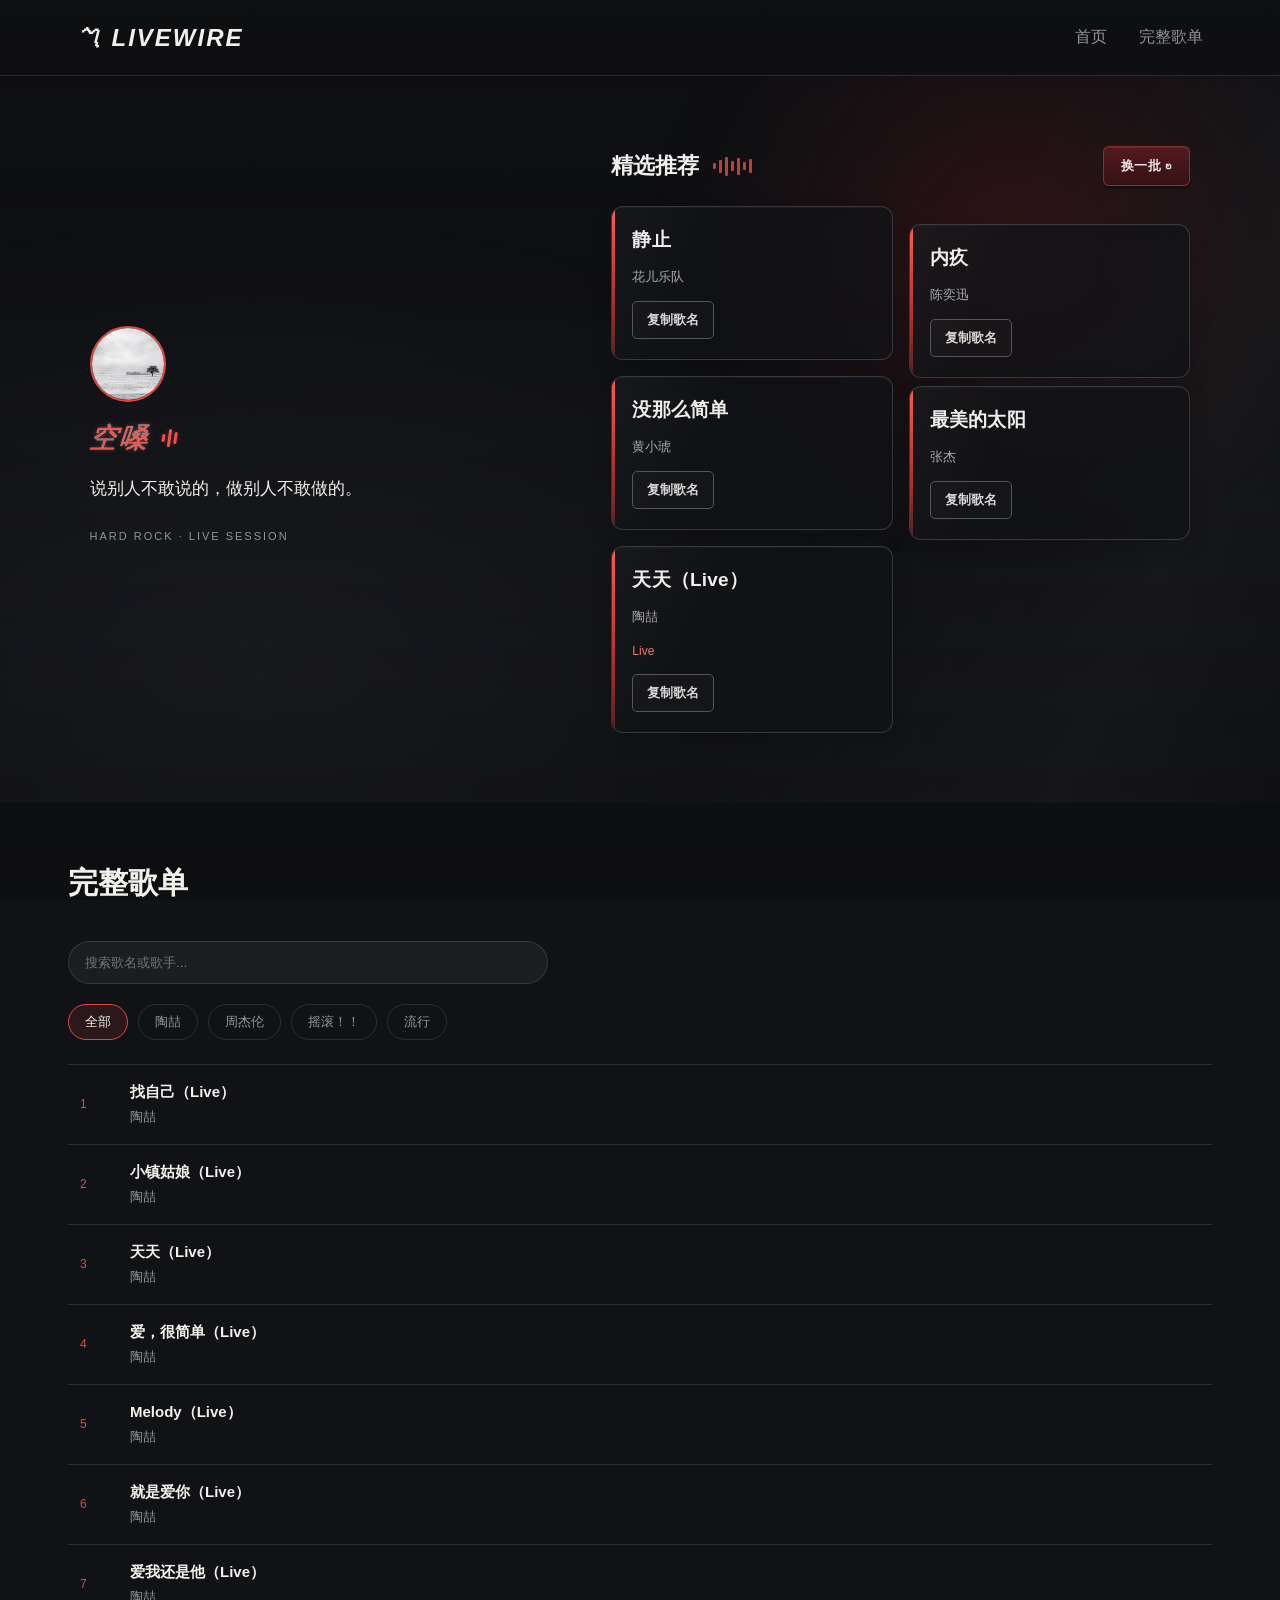
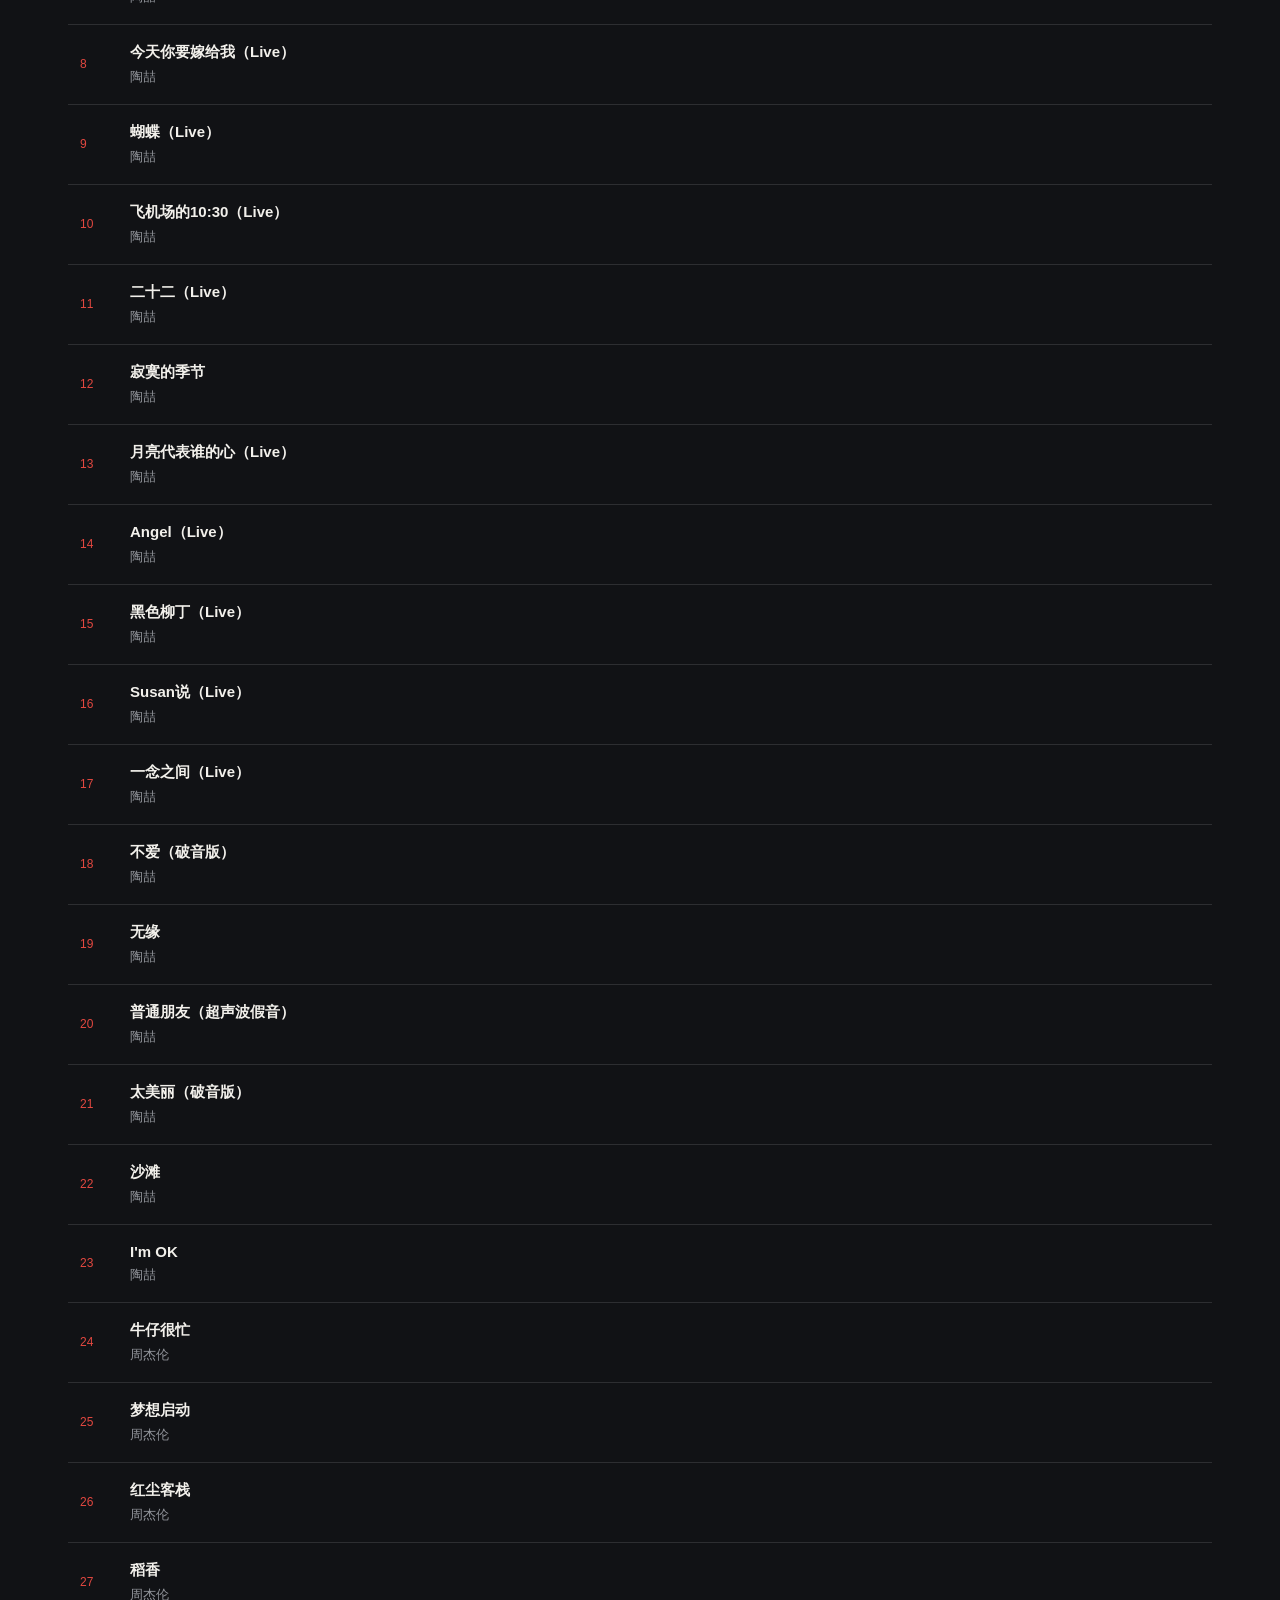
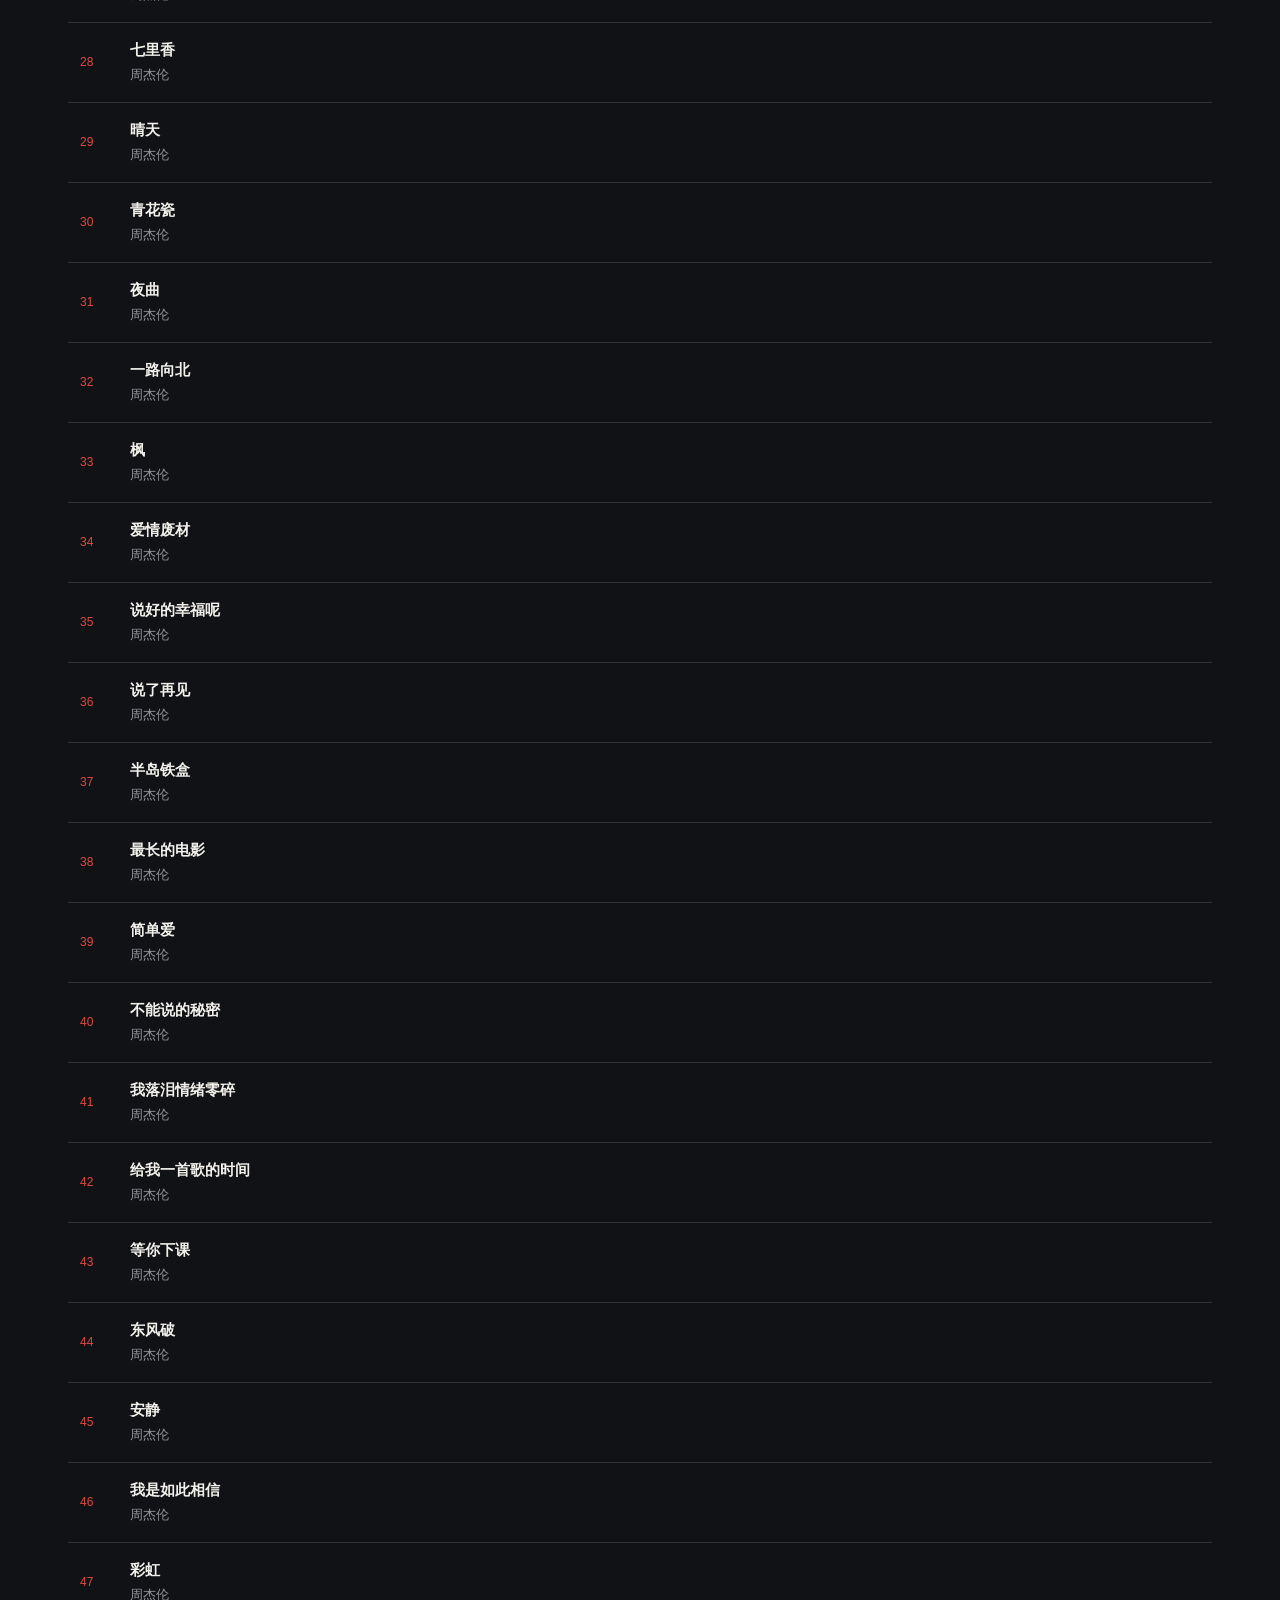
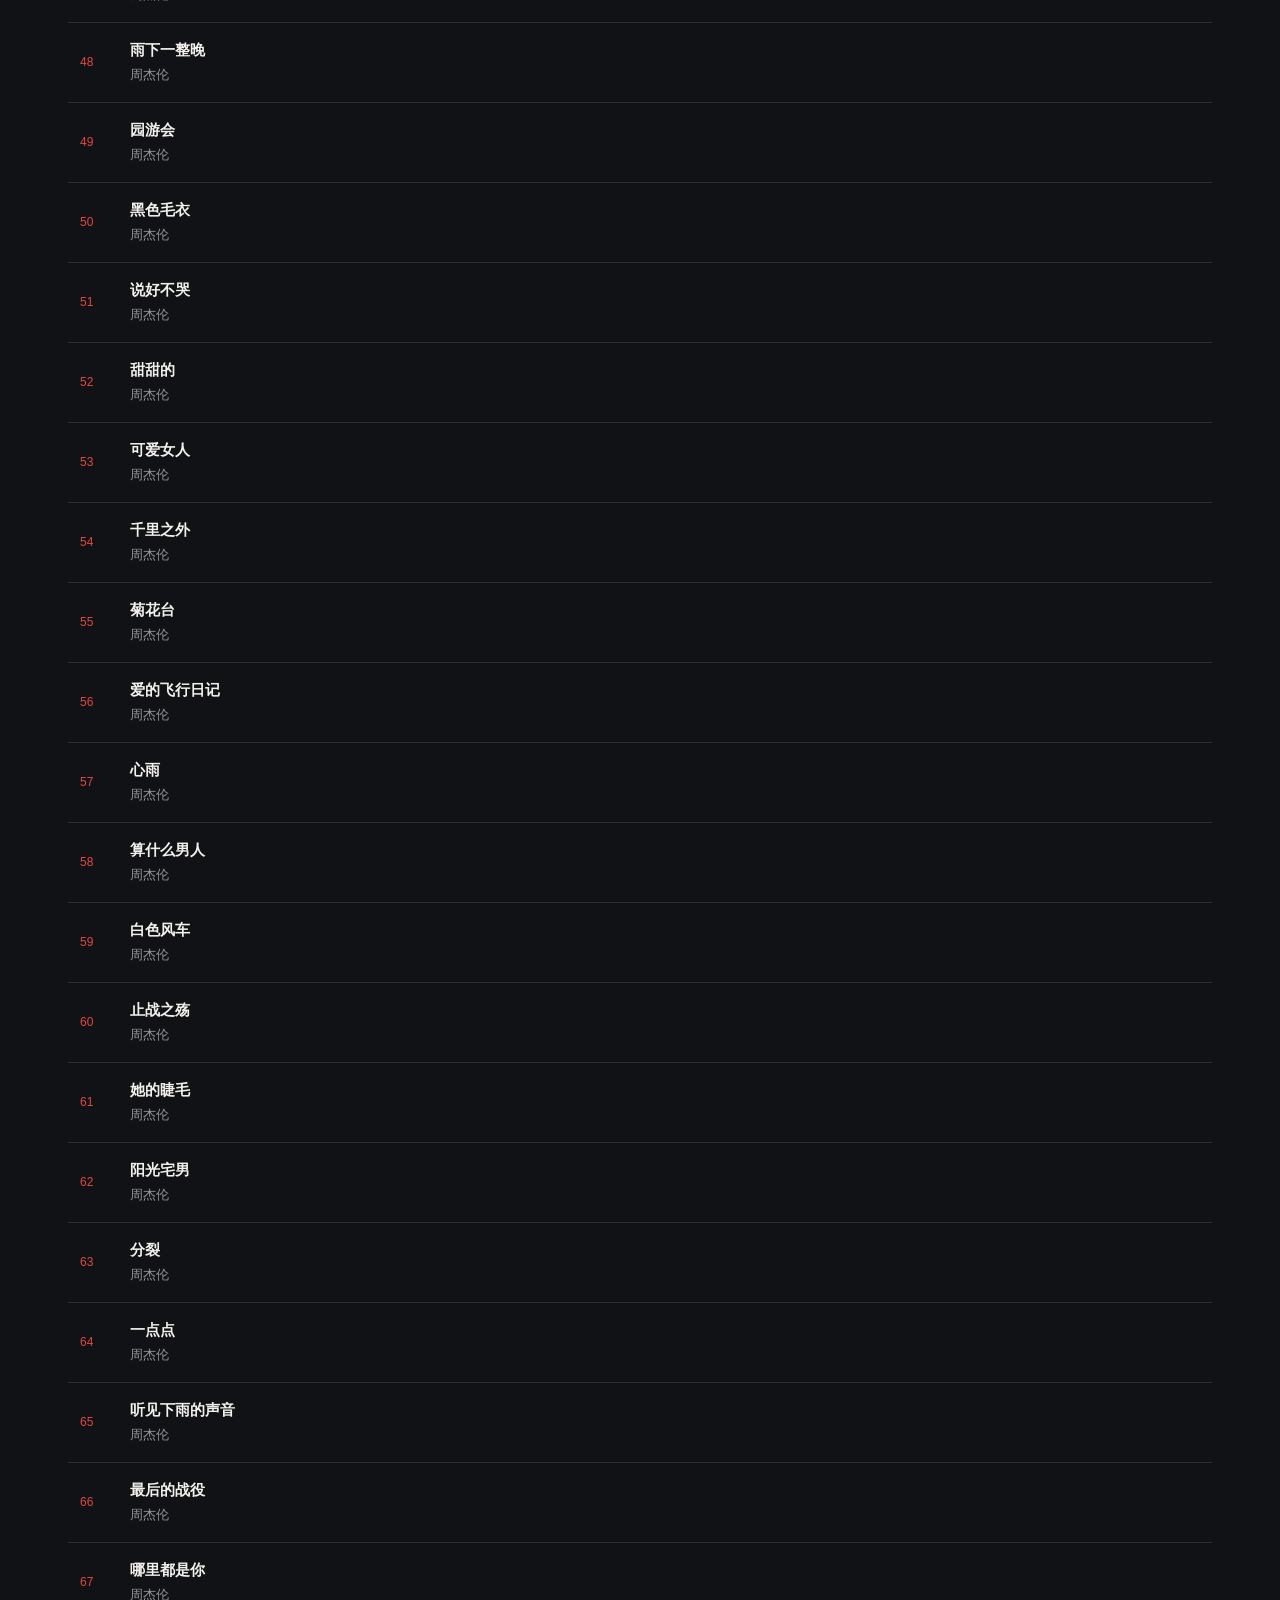
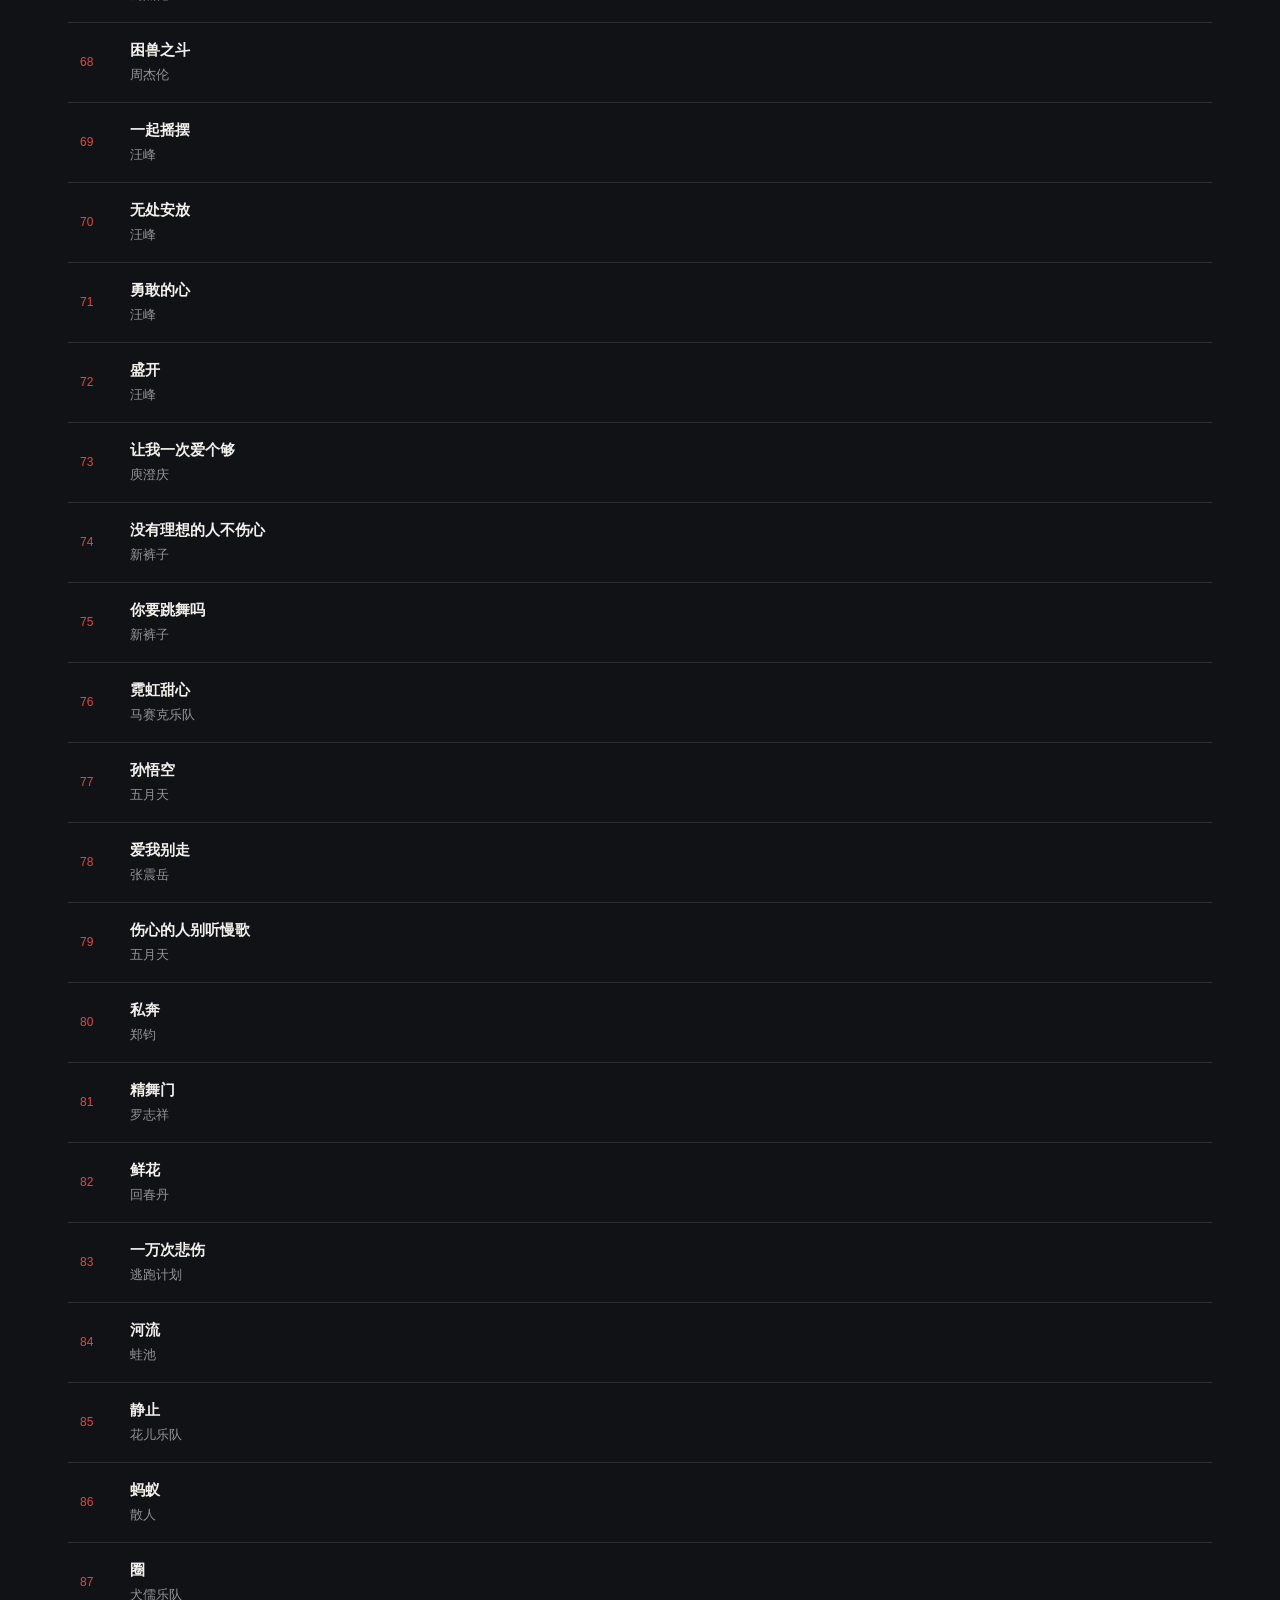
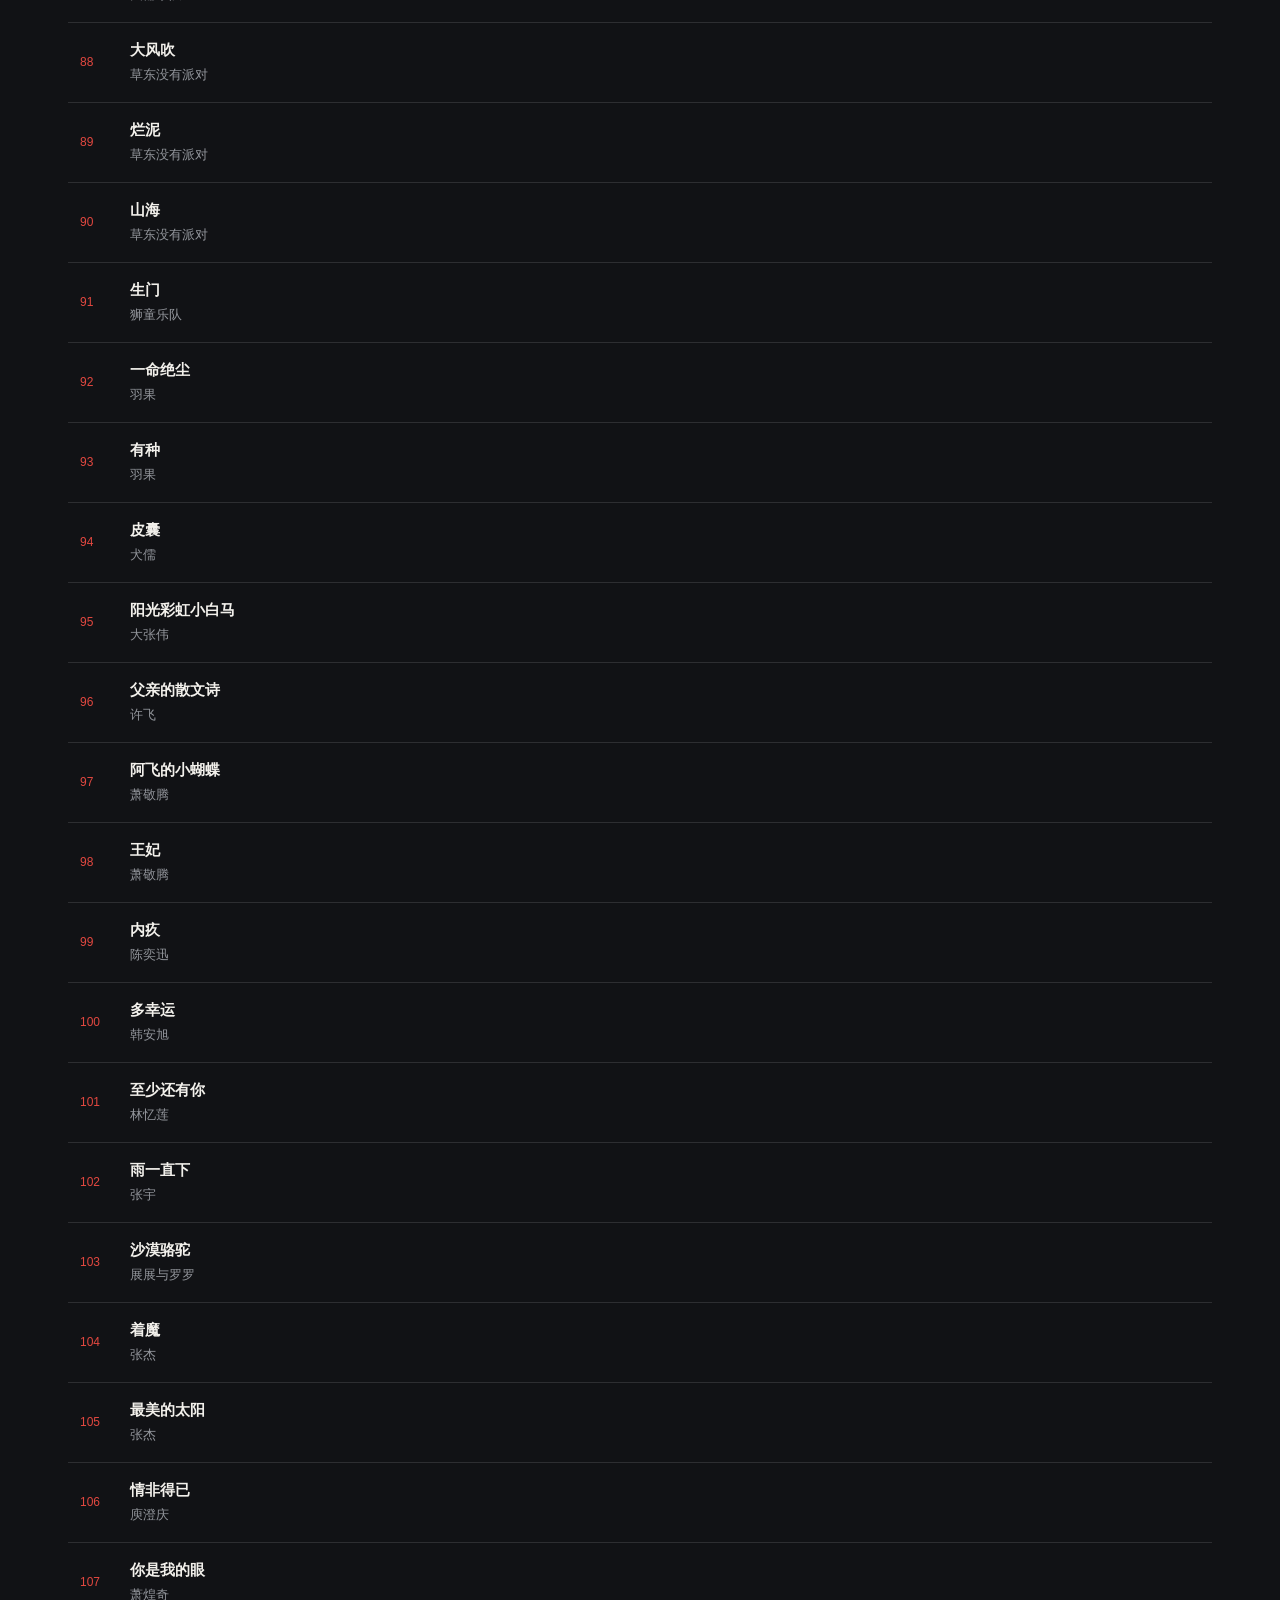
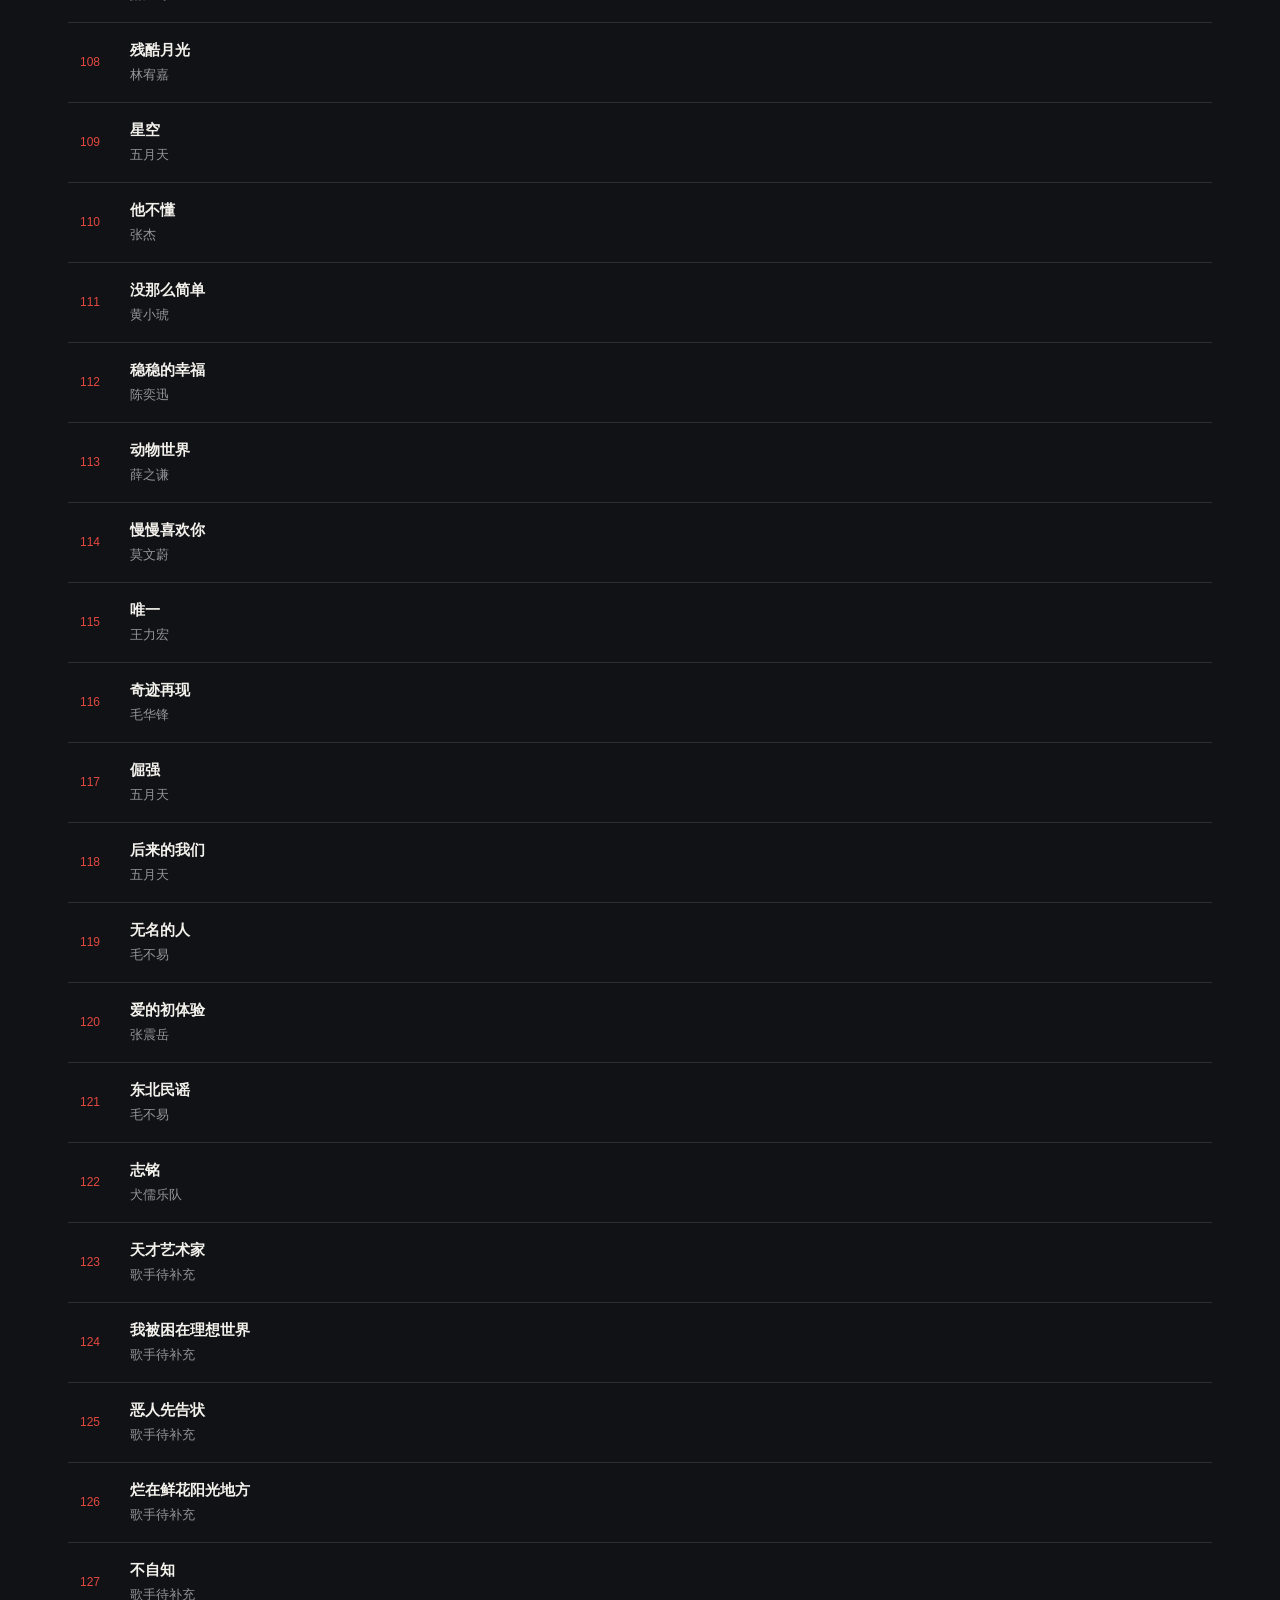
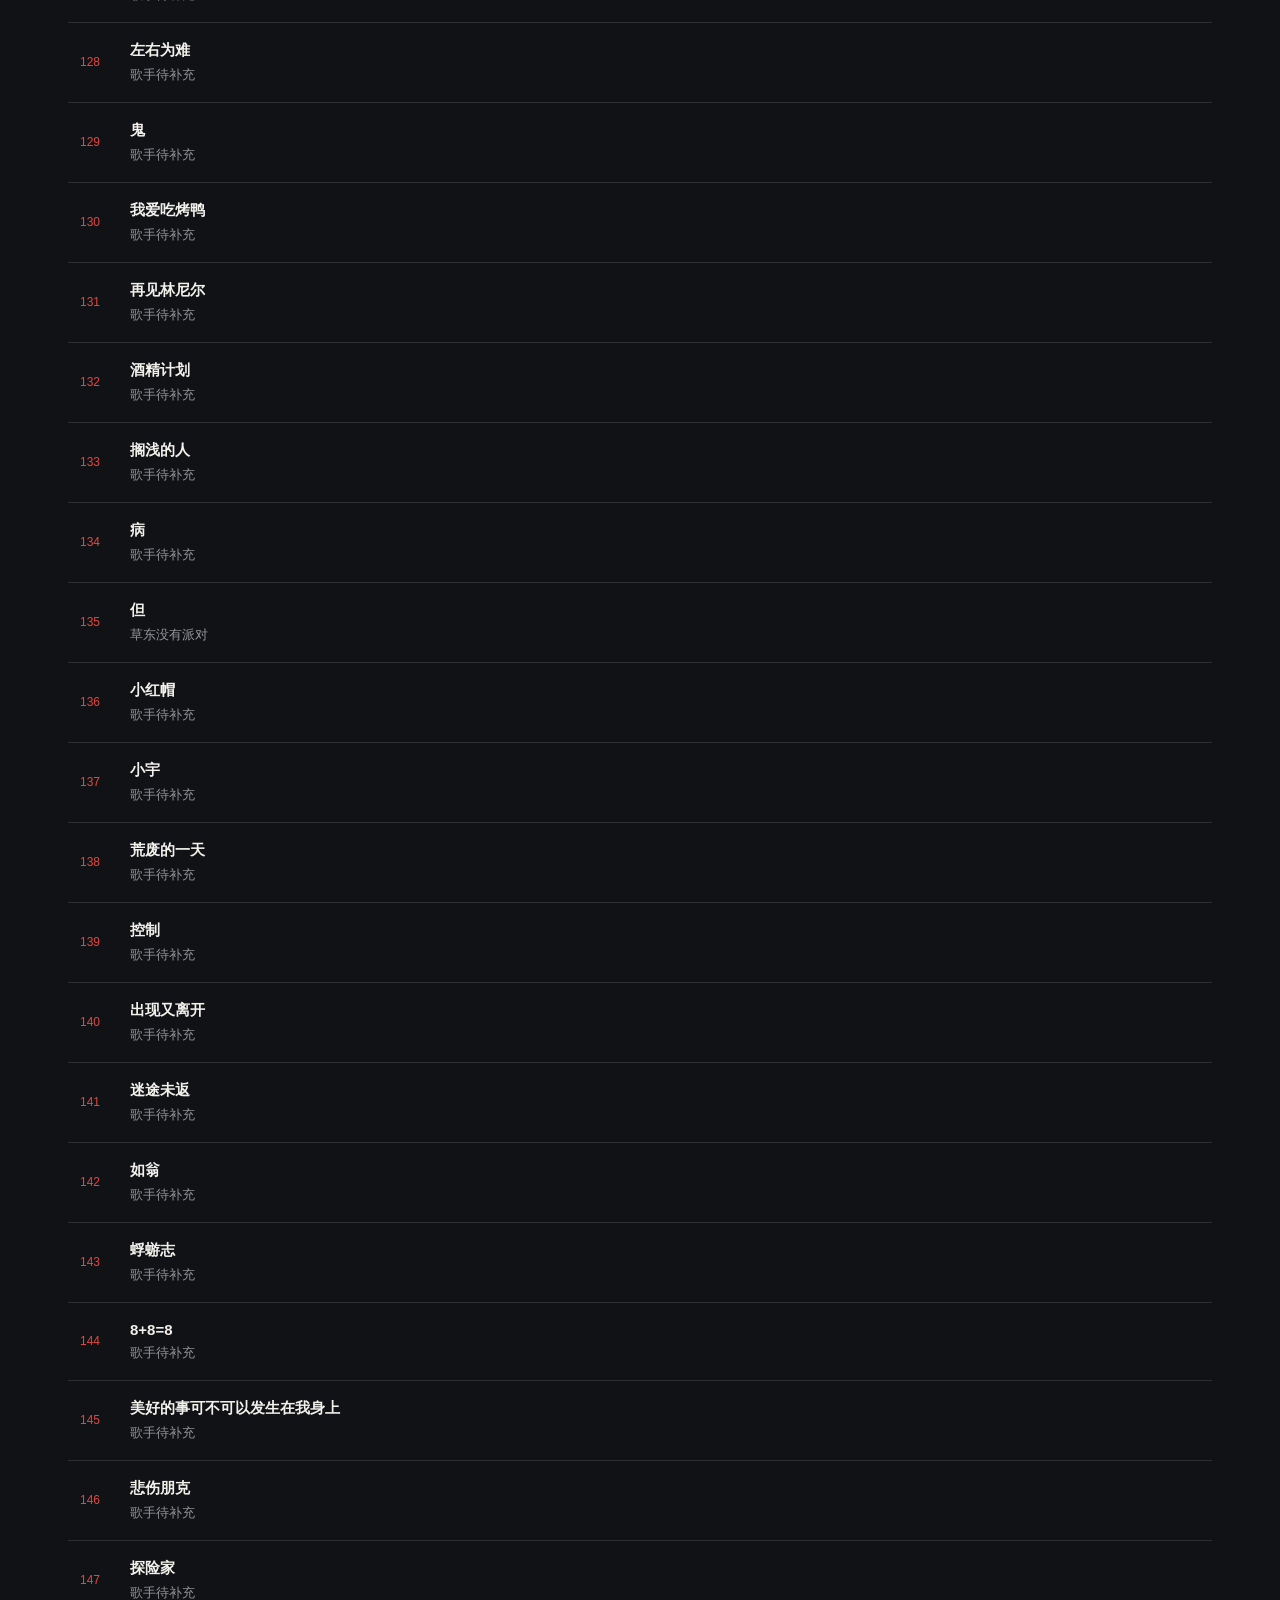
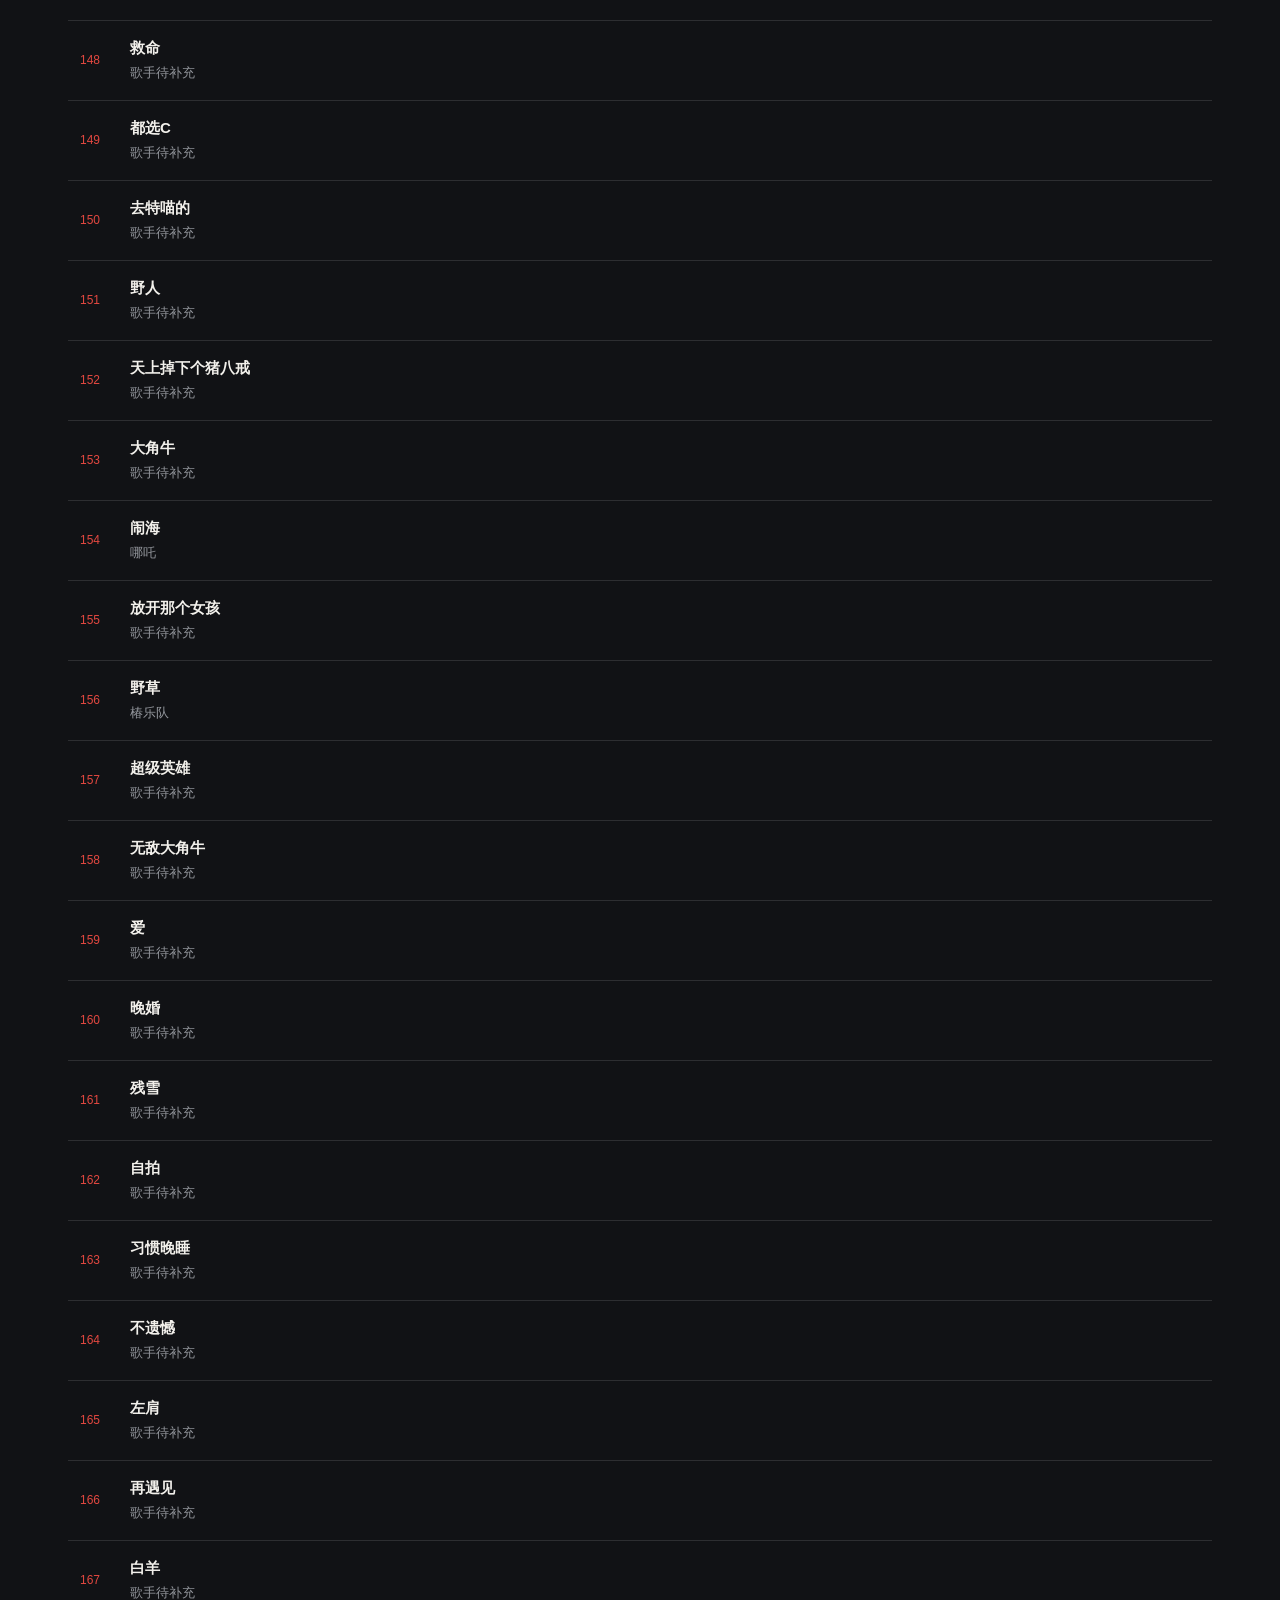
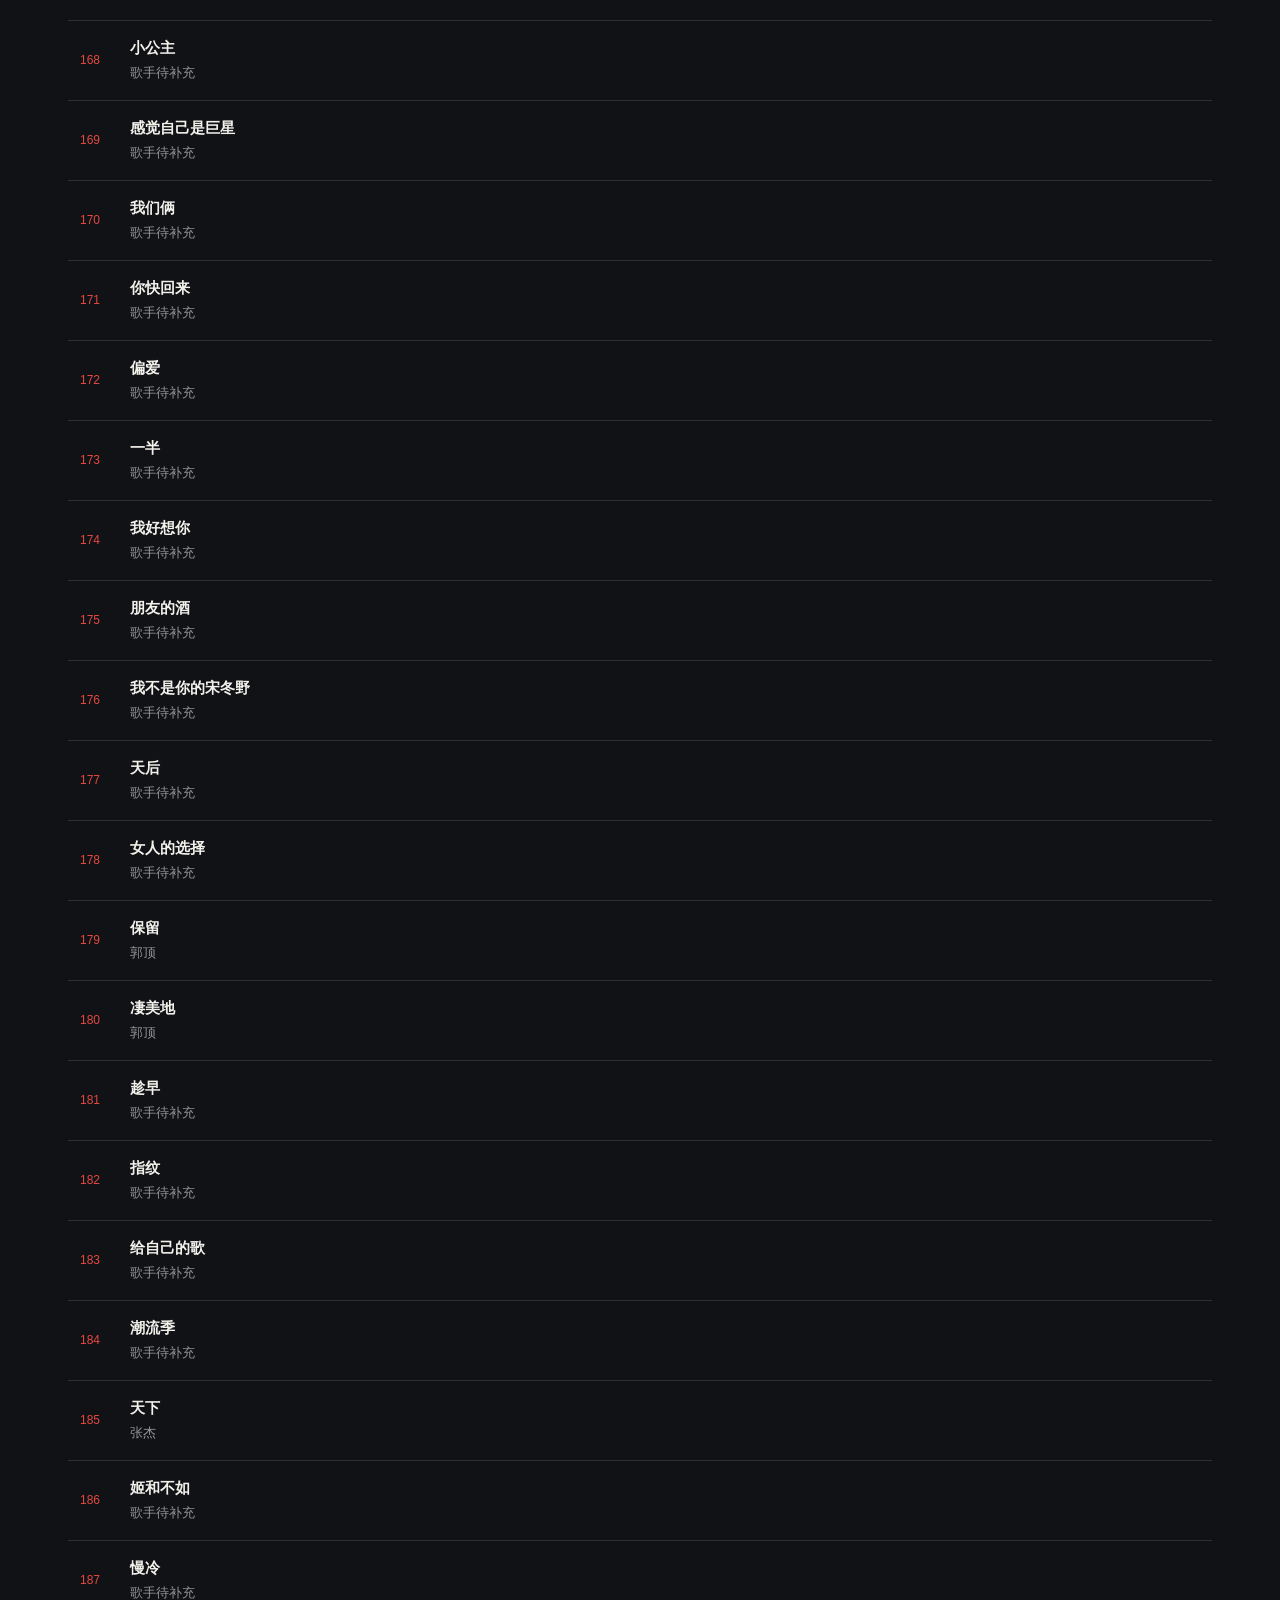
==== index.html @ 8d41b01a "Add files via upload" ====
<!DOCTYPE html>
<html lang="zh-CN">
<head>
  <meta charset="UTF-8">
  <meta name="viewport" content="width=device-width, initial-scale=1.0">
  <title>LIVEWIRE | 空嗓的歌单</title>
  <link rel="stylesheet" href="style.css">
</head>
<body>

<!-- LIVEWIRE 开屏动画 -->
<div id="intro-screen" class="intro-screen">
  <div class="intro-noise"></div>
  <div class="intro-content">

    <p class="intro-status">
      <span class="intro-light"></span>
      LIVEWIRE // SYSTEM BOOT
    </p>

    <div class="intro-logo">LIVEWIRE</div>

    <div class="intro-wave" aria-hidden="true">
      <i></i><i></i><i></i><i></i><i></i>
      <i></i><i></i><i></i><i></i><i></i>
      <i></i><i></i><i></i><i></i><i></i>
      <i></i><i></i><i></i><i></i><i></i>
      <i></i>
    </div>

    <p class="intro-message" id="intro-message">
      ESTABLISHING CONNECTION...
    </p>

    <div class="intro-progress">
      <div class="intro-progress-bar" id="intro-progress-bar"></div>
    </div>

    <p class="intro-footer">A NEW SIGNAL IS COMING</p>

  </div>

  <button id="intro-skip" class="intro-skip" type="button">
    SKIP INTRO ↗
  </button>
</div>
<!-- LIVEWIRE 开屏动画结束 -->
    
<!-- LIVEWIRE 动态舞台背景 -->
<video
  class="stage-video"
  autoplay
  muted
  loop
  playsinline
  preload="metadata"
  aria-hidden="true"
>
  <source src="assets/动态舞台效果.mp4" type="video/mp4">
</video>


  <!-- 顶部导航 -->
  <header class="navbar">
    <a class="brand" href="#">〽 LIVEWIRE</a>
    <nav>
      <a href="#home">首页</a>
      <a href="#playlist">完整歌单</a>
    </nav>
  </header>

  <main>
    <!-- 首页主视觉 -->
    <section class="hero" id="home">

      <!-- 左侧：主播信息 -->
      <div class="profile">
        <img
          class="avatar"
          src="assets/avatar.jpg"
          alt="给我个图"
        >

        
<div class="name-with-signal">
  <h1>空嗓</h1>
  <span class="radio-wave" aria-label="电波信号">
    <i></i>
    <i></i>
    <i></i>
  </span>
</div>


        <p class="slogan">
          说别人不敢说的，做别人不敢做的。
        </p>

        <p class="subtitle">HARD ROCK · LIVE SESSION</p>
      </div>

      <!-- 右侧：推荐曲目 -->
      <div class="recommendations">
        <div class="section-heading">
          
<div class="heading-title">
  <h2>精选推荐</h2>
  <div class="signal-meter" aria-label="音频信号装饰">
    <span></span>
    <span></span>
    <span></span>
    <span></span>
    <span></span>
    <span></span>
    <span></span>
  </div>
</div>

          <button id="shuffle-btn" type="button">换一批 ↻</button>
        </div>

        <div class="featured-tracks" id="featured-tracks">
          <!-- 推荐曲目由 JavaScript 自动生成 -->
        </div>
      </div>

    </section>

    <!-- 完整歌单 -->
    <section class="playlist" id="playlist">
      <h2>完整歌单</h2>

      <input
        id="search"
        type="search"
        placeholder="搜索歌名或歌手..."
      >

      <div class="categories" id="categories">
        <!-- 分类按钮由 JavaScript 自动生成 -->
      </div>

      <div class="song-list" id="song-list">
        <!-- 歌曲列表由 JavaScript 自动生成 -->
      </div>
    </section>
  </main>

  <footer>
    <span>LIVEWIRE</span>
    <p>FEEL THE VOLTAGE.</p>
  </footer>

  <script src="script.js"></script>
</body>
</html>
---- style.css ----
/* LIVEWIRE 基础视觉系统 */
:root {
  --bg: #111214;
  --panel: #1b1d21;
  --red: #e34840;
  --white: #f2f0eb;
  --gray: #92959b;
  --line: rgba(255, 255, 255, 0.12);
}

* {
  box-sizing: border-box;
}

html {
  scroll-behavior: smooth;
}

body {
  margin: 0;
  background: var(--bg);
  color: var(--white);
  font-family: Arial, "Microsoft YaHei", sans-serif;
}

/* 顶部导航 */
.navbar {
  height: 76px;
  padding: 0 6%;
  display: flex;
  justify-content: space-between;
  align-items: center;
  border-bottom: 1px solid var(--line);
}

.brand {
  color: var(--white);
  text-decoration: none;
  font-size: 24px;
  font-weight: 900;
  font-style: italic;
  letter-spacing: 2px;
}

.navbar nav {
  display: flex;
  gap: 32px;
}

.navbar nav a {
  color: var(--gray);
  text-decoration: none;
  transition: color 0.2s;
}

.navbar nav a:hover {
  color: var(--red);
}

/* 首页主视觉 */
.hero {
  min-height: 560px;
  padding: 70px 7%;
  display: grid;
  grid-template-columns: 0.9fr 1.1fr;
  gap: 48px;
  align-items: center;
  position: relative;
  overflow: hidden;
  background:
    radial-gradient(ellipse at 75% 40%,
      rgba(227, 72, 64, 0.14), transparent 45%),
    linear-gradient(120deg, #15171b, #22252c 60%, #171719);
}

/* 轻微舞台光效 */
.hero::before {
  content: "";
  position: absolute;
  inset: 0;
  pointer-events: none;
  background:
    linear-gradient(115deg, transparent 35%,
      rgba(255,255,255,0.045) 48%,
      transparent 60%);
}

.profile,
.recommendations {
  position: relative;
  z-index: 1;
  min-width: 0;
}

.avatar {
  width: 76px;
  height: 76px;
  border-radius: 50%;
  object-fit: cover;
  border: 2px solid var(--red);
  display: block;
  margin-bottom: 18px;
  background: var(--panel);
}

.profile h1 {
  font-size: 30px;
  margin: 0 0 14px;
}

.slogan {
  font-size: 17px;
  line-height: 1.9;
}

.subtitle {
  color: var(--gray);
  font-size: 11px;
  letter-spacing: 2px;
  margin-top: 24px;
}

/* 推荐歌曲 */
.section-heading {
  display: flex;
  align-items: center;
  justify-content: space-between;
  gap: 12px;
  margin-bottom: 20px;
}

.section-heading h2 {
  font-size: 22px;
  margin: 0;
}

#shuffle-btn {
  color: var(--white);
  border: 1px solid var(--red);
  background: transparent;
  border-radius: 30px;
  padding: 10px 18px;
  cursor: pointer;
}

#shuffle-btn:hover {
  background: var(--red);
}


.featured-tracks {
  display: grid;
  grid-template-columns: repeat(2, minmax(0, 1fr));
  gap: 16px;
  align-items: start;
}


/* 完整歌单 */
.playlist {
  max-width: 1200px;
  margin: 0 auto;
  padding: 60px 28px 90px;
}

.playlist h2 {
  font-size: 30px;
  margin-top: 0;
}

#search {
  width: 100%;
  max-width: 480px;
  padding: 13px 16px;
  margin: 12px 0 20px;
  color: var(--white);
  background: var(--panel);
  border: 1px solid var(--line);
  border-radius: 30px;
  outline: none;
}

#search:focus {
  border-color: var(--red);
}

.categories {
  display: flex;
  flex-wrap: wrap;
  gap: 10px;
  margin-bottom: 24px;
}

.song-list {
  border-top: 1px solid var(--line);
}

footer {
  padding: 28px 6%;
  border-top: 1px solid var(--line);
  color: var(--gray);
  letter-spacing: 2px;
}

/* 手机端适配 */
@media (max-width: 600px) {
  .navbar {
    height: 64px;
    padding: 0 20px;
  }

  .brand {
    font-size: 20px;
  }

  .navbar nav {
    gap: 14px;
    font-size: 13px;
  }

  .hero {
    min-height: auto;
    padding: 42px 20px;
    grid-template-columns: 1fr;
    gap: 36px;
  }

  .profile h1 {
    font-size: 26px;
  }

  .slogan {
    font-size: 15px;
  }

  
.featured-tracks {
  display: grid;
  grid-template-columns: 1fr;
  gap: 10px;
  overflow-x: visible;
  overflow-y: visible;
  padding: 0;
}

.featured-tracks .track-card {
  width: 100%;
  min-width: 0;
  box-sizing: border-box;
  padding: 13px 16px;
  transform: none;
}

.featured-tracks .track-card:hover {
  transform: none;
}


  .playlist {
    padding: 42px 20px 60px;
  }

  .playlist h2 {
    font-size: 26px;
  }

  .categories {
    flex-wrap: nowrap;
    overflow-x: auto;
    padding-bottom: 8px;
  }
}

/* 精选歌曲卡片 */

/* LIVEWIRE：工业风歌曲卡片 */
.track-card {
  position: relative;
  overflow: hidden;
  isolation: isolate;

  background:
    linear-gradient(
      135deg,
      rgba(43, 44, 49, 0.97),
      rgba(25, 26, 30, 0.98)
    );

  border: 1px solid #414147;
  border-radius: 12px;
  padding: 20px;

  box-shadow:
    inset 0 1px 0 rgba(255, 255, 255, 0.035),
    0 8px 22px rgba(0, 0, 0, 0.12);

  transition:
    transform 0.25s ease,
    border-color 0.25s ease,
    box-shadow 0.25s ease,
    background 0.25s ease;
}

/* 左侧红色警示灯条 */
.track-card::before {
  content: "";
  position: absolute;
  z-index: -1;
  top: 0;
  left: 0;
  width: 3px;
  height: 100%;

  background: linear-gradient(
    180deg,
    #ff554d,
    #9d2927 70%,
    #4c2021
  );

  transition: width 0.25s ease;
}

/* 卡片顶部的微弱金属反光 */
.track-card::after {
  content: "";
  position: absolute;
  z-index: -1;
  inset: 0;
  pointer-events: none;

  background: linear-gradient(
    115deg,
    rgba(255, 255, 255, 0.045),
    transparent 32%
  );

  opacity: 0.7;
  transition: opacity 0.25s ease;
}

/* 鼠标悬停：轻微抬起，红色边缘增强 */
.track-card:hover {
  transform: translateY(-4px);
  border-color: rgba(232, 70, 63, 0.65);

  box-shadow:
    inset 0 1px 0 rgba(255, 255, 255, 0.06),
    0 12px 28px rgba(0, 0, 0, 0.28),
    0 0 18px rgba(190, 42, 38, 0.08);
}

.track-card:hover::before {
  width: 5px;
}

.track-card:hover::after {
  opacity: 1;
}

/* 尊重系统的减少动态效果设置 */
@media (prefers-reduced-motion: reduce) {
  .track-card,
  .track-card::before,
  .track-card::after {
    transition: none;
  }

  .track-card:hover {
    transform: none;
  }
}


.track-card h3 {
  margin: 0 0 12px;
  font-size: 19px;
}

.track-card p {
  color: #b7b8be;
  font-size: 13px;
  line-height: 1.7;
}

.track-card .track-tags {
  color: #e87972;
  font-size: 12px;
}

.track-card button {
  padding: 8px 14px;
  color: #f2f0eb;
  background: transparent;
  border: 1px solid rgba(255, 255, 255, 0.25);
  border-radius: 5px;
  cursor: pointer;
  transition: background 0.2s ease;
}

.track-card button:hover {
  background: #e34840;
  border-color: #e34840;
}

.track-card:nth-child(2) {
  transform: translateY(18px);
}

.track-card:nth-child(4) {
  transform: translateY(10px);
}

@media (max-width: 600px) {
  .track-card:nth-child(2),
  .track-card:nth-child(4) {
    transform: none;
  }
}

/* 完整歌单行 */
.song-row {
  display: flex;
  align-items: center;
  gap: 20px;
  padding: 18px 12px;
  border-bottom: 1px solid var(--line);
  transition: background 0.2s, padding 0.2s;
}

.song-row:hover {
  background: rgba(227, 72, 64, 0.06);
  padding-left: 18px;
}

.song-number {
  color: var(--red);
  font-size: 12px;
  min-width: 30px;
  font-variant-numeric: tabular-nums;
}

.song-info {
  display: flex;
  flex-direction: column;
  gap: 6px;
}

.song-info strong {
  font-size: 15px;
}

.song-info span {
  color: var(--gray);
  font-size: 13px;
}

.category-btn {
  flex-shrink: 0;
  padding: 8px 16px;
  border: 1px solid var(--line);
  border-radius: 24px;
  color: var(--gray);
  background: transparent;
  cursor: pointer;
  transition: 0.2s ease;
}

.category-btn:hover,
.category-btn.active {
  color: var(--white);
  border-color: var(--red);
  background: rgba(227, 72, 64, 0.12);
}
.song-info strong {
  cursor: pointer;
  transition: color 0.2s ease;
}

.song-info strong:hover {
  color: var(--red);
}

/* LIVEWIRE：动态舞台氛围 */

/* LIVEWIRE：动态舞台氛围 */
.hero {
  isolation: isolate;
  position: relative;
}

/* 红色聚光：集中在推荐歌曲区域 */
.hero::after {
  content: "";
  position: absolute;
  z-index: 0;
  top: -120px;
  right: -40px;
  width: 620px;
  height: 560px;
  pointer-events: none;
  border-radius: 50%;

  background: radial-gradient(
    ellipse at center,
    rgba(190, 42, 38, 0.20) 0%,
    rgba(150, 32, 30, 0.10) 38%,
    transparent 72%
  );

  filter: blur(45px);
  animation: stageGlow 12s ease-in-out infinite alternate;
}

/* 灰白色烟雾与斜向舞台光束 */
.hero::before {
  content: "";
  position: absolute;
  inset: 0;
  z-index: 0;
  pointer-events: none;

  background:
    radial-gradient(
      ellipse at 20% 80%,
      rgba(155, 165, 180, 0.07),
      transparent 55%
    ),
    linear-gradient(
      115deg,
      transparent 35%,
      rgba(255, 255, 255, 0.035) 48%,
      transparent 60%
    );

  background-size: 100% 100%, 200% 100%;
  background-position: center, 0% 50%;
  animation: stageMist 18s ease-in-out infinite alternate;
}

@keyframes stageGlow {
  from {
    transform: translate(-15px, 0) scale(0.92);
    opacity: 0.65;
  }

  to {
    transform: translate(20px, 30px) scale(1.08);
    opacity: 1;
  }
}

@keyframes stageMist {
  from {
    background-position: center, 0% 50%;
  }

  to {
    background-position: center, 100% 50%;
  }
}

@media (prefers-reduced-motion: reduce) {
  .hero::before,
  .hero::after {
    animation: none;
  }
}


/* LIVEWIRE：歌曲信息视觉强化 */

/* 歌曲标题 */
.track-card h3 {
  color: #f0efec;
  font-weight: 750;
  letter-spacing: 0.2px;
  transition: color 0.2s ease;
}

.track-card:hover h3 {
  color: #ffffff;
}

/* 歌手名称 */
.track-card p {
  color: #a9a9b0;
}

/* 歌曲标签：低调的警示红 */
.track-card .song-tags,
.track-card .tags {
  color: #ed716b;
}

/* 复制按钮：工业控制按钮 */
.track-card button {
  background: rgba(255, 255, 255, 0.015);
  color: #d8d7d5;
  border: 1px solid #55545b;
  border-radius: 5px;
  padding: 9px 14px;
  font-size: 13px;
  font-weight: 600;
  transition:
    background 0.2s ease,
    border-color 0.2s ease,
    color 0.2s ease;
}

.track-card button:hover {
  background: rgba(205, 55, 49, 0.12);
  border-color: #d94a44;
  color: #ffffff;
}

.track-card button:active {
  background: rgba(205, 55, 49, 0.24);
}

/* LIVEWIRE：音频信号刻度 */
.heading-title {
  display: flex;
  align-items: center;
  gap: 14px;
}

.signal-meter {
  display: flex;
  align-items: center;
  gap: 3px;
  height: 22px;
  opacity: 0.85;
}

.signal-meter span {
  display: block;
  width: 3px;
  height: 6px;
  border-radius: 1px;
  background: #d94a44;
  transform-origin: center;
  animation: signalPulse 0.85s ease-in-out infinite alternate;
}

/* 不同高度与节奏，模拟真实电平 */
.signal-meter span:nth-child(1) {
  animation-delay: -0.2s;
}

.signal-meter span:nth-child(2) {
  height: 13px;
  animation-delay: -0.6s;
}

.signal-meter span:nth-child(3) {
  height: 19px;
  animation-delay: -0.35s;
}

.signal-meter span:nth-child(4) {
  height: 10px;
  animation-delay: -0.7s;
}

.signal-meter span:nth-child(5) {
  height: 17px;
  animation-delay: -0.1s;
}

.signal-meter span:nth-child(6) {
  height: 8px;
  animation-delay: -0.5s;
}

.signal-meter span:nth-child(7) {
  height: 14px;
  animation-delay: -0.3s;
}

@keyframes signalPulse {
  from {
    transform: scaleY(0.45);
    opacity: 0.5;
  }

  to {
    transform: scaleY(1);
    opacity: 1;
  }
}

@media (prefers-reduced-motion: reduce) {
  .signal-meter span {
    animation: none;
  }
}

/* LIVEWIRE：机械式换歌按钮 */
#shuffle-btn {
  position: relative;
  overflow: hidden;

  padding: 10px 17px;
  color: #e7e5e2;
  background: linear-gradient(
    180deg,
    #303035 0%,
    #222226 100%
  );

  border: 1px solid #555158;
  border-radius: 6px;

  font-size: 13px;
  font-weight: 650;
  letter-spacing: 0.4px;

  box-shadow:
    inset 0 1px 0 rgba(255, 255, 255, 0.06),
    0 3px 0 #141416;

  cursor: pointer;

  transition:
    transform 0.15s ease,
    border-color 0.2s ease,
    background 0.2s ease,
    box-shadow 0.15s ease;
}

/* 按钮表面掠过一层微弱红光 */
#shuffle-btn::before {
  content: "";
  position: absolute;
  inset: 0;
  pointer-events: none;

  background: linear-gradient(
    110deg,
    transparent 20%,
    rgba(230, 70, 63, 0.15) 50%,
    transparent 80%
  );

  transform: translateX(-120%);
  transition: transform 0.35s ease;
}

#shuffle-btn:hover {
  color: #ffffff;
  background: linear-gradient(
    180deg,
    #3a2a2b 0%,
    #292224 100%
  );

  border-color: #d94a44;

  box-shadow:
    inset 0 1px 0 rgba(255, 255, 255, 0.07),
    0 3px 0 #141416,
    0 0 12px rgba(217, 74, 68, 0.12);
}

#shuffle-btn:hover::before {
  transform: translateX(120%);
}

#shuffle-btn:active {
  transform: translateY(2px);

  box-shadow:
    inset 0 2px 4px rgba(0, 0, 0, 0.3),
    0 1px 0 #141416;
}

#shuffle-btn:focus-visible {
  outline: 2px solid #e45b55;
  outline-offset: 3px;
}

@media (prefers-reduced-motion: reduce) {
  #shuffle-btn,
  #shuffle-btn::before {
    transition: none;
  }
}

/* LIVEWIRE：手机端紧凑推荐布局 */
@media (max-width: 768px) {
  .featured-tracks {
    display: grid;
    grid-template-columns: repeat(2, minmax(0, 1fr));
    gap: 10px;
    overflow: visible;
    padding: 0;
  }

  .featured-tracks .track-card {
    width: 100%;
    min-width: 0;
    box-sizing: border-box;
    padding: 12px 12px 13px;
    border-radius: 10px;
  }

  .featured-tracks .track-card h3 {
    font-size: 15px;
    line-height: 1.4;
    margin-bottom: 6px;
  }

  .featured-tracks .track-card p {
    font-size: 12px;
    line-height: 1.5;
    margin-bottom: 8px;
  }

  .featured-tracks .track-card button {
    padding: 6px 9px;
    font-size: 12px;
  }

  .featured-tracks .track-card:hover {
    transform: none;
  }
}

/* LIVEWIRE：手机端超紧凑歌曲卡片 */
@media (max-width: 768px) {
  .featured-tracks {
    gap: 7px;
  }

  .featured-tracks .track-card {
    padding: 9px 10px;
    border-radius: 8px;
  }

  .featured-tracks .track-card h3 {
    font-size: 14px;
    line-height: 1.3;
    margin-top: 0;
    margin-bottom: 4px;
  }

  .featured-tracks .track-card p {
    font-size: 11px;
    line-height: 1.35;
    margin-top: 0;
    margin-bottom: 5px;
  }

  .featured-tracks .track-card button {
    padding: 5px 8px;
    font-size: 11px;
    line-height: 1.3;
  }
}

/* LIVEWIRE：空嗓 · 先锋故障字标 */
.profile h1 {
  display: inline-block;
  position: relative;

  color: #f2f0ed;
  font-weight: 900;
  font-style: italic;
  letter-spacing: 2px;

  transform: skewX(-6deg);
  text-shadow:
    2px 0 rgba(235, 65, 60, 0.75),
    -2px 0 rgba(70, 180, 255, 0.55);

  animation: vocalGlitch 5s infinite;
}

/* 红蓝色散与像素切片 */

/* LIVEWIRE：空嗓 · 透明色散字标 */
.profile h1 {
  display: inline-block;
  position: relative;

  color: #f5f3f0;
  font-weight: 900;
  font-style: italic;
  letter-spacing: 2px;

  transform: skewX(-6deg);

  /* 更鲜艳但轻盈的光学色差 */
  text-shadow:
    -1px 0 rgba(0, 220, 255, 0.72),
    1px 0 rgba(255, 40, 100, 0.72),
    0 0 8px rgba(255, 255, 255, 0.12);

  animation: vocalGlitch 6s infinite;
}


/* LIVEWIRE：空嗓 · 轻盈色散字标 */

/* LIVEWIRE：空嗓 · 极简红色字标 */
.profile h1 {
  display: inline-block;
  position: relative;

  color: #ef514b;
  font-family: inherit;
  font-size: 28px;
  font-weight: 400;
  font-style: italic;
  letter-spacing: 2px;
  line-height: 1.3;

  transform: skewX(-5deg);

  text-shadow:
    0 0 1px rgba(255, 255, 255, 0.9),
    0 0 5px rgba(255, 255, 255, 0.22),
    0 0 12px rgba(239, 81, 75, 0.16);
}

/* 关闭之前的色散图层 */
.profile h1::before,
.profile h1::after {
  content: none;
}

/* 主播名字与电波符号 */
.name-with-signal {
  display: flex;
  align-items: center;
  gap: 12px;
}

.name-with-signal .profile h1 {
  margin: 0;
}

.name-with-signal h1 {
  margin: 0;
}

.radio-wave {
  display: flex;
  align-items: center;
  gap: 3px;
  height: 24px;
  transform: skewX(-8deg);
}

.radio-wave i {
  display: block;
  width: 3px;
  border-radius: 2px;
  background: #ef514b;
  box-shadow: 0 0 5px rgba(239, 81, 75, 0.35);
}

.radio-wave i:nth-child(1) {
  height: 8px;
}

.radio-wave i:nth-child(2) {
  height: 18px;
}

.radio-wave i:nth-child(3) {
  height: 12px;
}

/* LIVEWIRE：动态舞台视频背景 */
.stage-video {
  position: fixed;
  inset: 0;
  width: 100%;
  height: 100%;
  object-fit: cover;
  object-position: center;
  z-index: -2;
  pointer-events: none;
}

/* 视频上的暗色遮罩，确保文字清晰 */
body {
  position: relative;
  background: #111215;
}

body::after {
  content: "";
  position: fixed;
  inset: 0;
  z-index: -1;
  pointer-events: none;

  background:
    linear-gradient(
      180deg,
      rgba(12, 13, 16, 0.55) 0%,
      rgba(12, 13, 16, 0.35) 45%,
      rgba(12, 13, 16, 0.78) 100%
    );
}

/* 页面内容保持在背景上方 */
body > *:not(.stage-video) {
  position: relative;
  z-index: 1;
}

/* 手机端避免视频背景过亮 */
@media (max-width: 768px) {
  body::after {
    background: rgba(12, 13, 16, 0.58);
  }
}

/* 减少动态效果时隐藏视频 */
@media (prefers-reduced-motion: reduce) {
  .stage-video {
    display: none;
  }
}

/* 修复：首页背景遮挡动态舞台视频 */
.hero {
  background-color: transparent !important;
  background-image: none;
}

/* 首页内容层保持透明，让视频透出来 */
.profile,
.recommendations {
  background-color: transparent;
}

/* LIVEWIRE：半透明工业风歌曲卡片 */
.featured-tracks .track-card {
  background: rgba(18, 19, 23, 0.76);
  backdrop-filter: blur(8px);
  -webkit-backdrop-filter: blur(8px);

  border-color: rgba(110, 110, 120, 0.42);
}

/* LIVEWIRE：红色换歌按钮 */
#shuffle-btn {
  color: #ffffff;
  background: linear-gradient(
    180deg,
    #d93636 0%,
    #991f25 100%
  );

  border: 1px solid #f05a55;
  box-shadow:
    inset 0 1px 0 rgba(255, 255, 255, 0.18),
    0 3px 0 #521519,
    0 0 12px rgba(217, 54, 54, 0.15);
}

#shuffle-btn:hover {
  background: linear-gradient(
    180deg,
    #f04440 0%,
    #b9272c 100%
  );

  border-color: #ff7770;

  box-shadow:
    inset 0 1px 0 rgba(255, 255, 255, 0.22),
    0 3px 0 #521519,
    0 0 18px rgba(239, 65, 60, 0.3);
}

#shuffle-btn:active {
  background: #8f2025;
}

/* LIVEWIRE：半透明暗红换歌按钮 */
#shuffle-btn {
  color: rgba(255, 245, 245, 0.92);

  background: linear-gradient(
    180deg,
    rgba(105, 28, 32, 0.72),
    rgba(58, 18, 22, 0.78)
  );

  border: 1px solid rgba(190, 70, 70, 0.55);

  box-shadow:
    inset 0 1px 0 rgba(255, 255, 255, 0.07),
    0 3px 0 rgba(20, 10, 12, 0.55);
  
  backdrop-filter: blur(8px);
  -webkit-backdrop-filter: blur(8px);
}

#shuffle-btn:hover {
  background: linear-gradient(
    180deg,
    rgba(135, 35, 40, 0.78),
    rgba(75, 20, 25, 0.84)
  );

  border-color: rgba(220, 95, 90, 0.7);

  box-shadow:
    inset 0 1px 0 rgba(255, 255, 255, 0.09),
    0 3px 0 rgba(20, 10, 12, 0.55),
    0 0 12px rgba(170, 35, 40, 0.12);
}

#shuffle-btn:active {
  background: rgba(65, 18, 22, 0.88);
}

/* ========================================
   LIVEWIRE：信号接入开屏动画
   ======================================== */

.intro-screen {
  position: fixed;
  inset: 0;
  z-index: 9999;
  display: flex;
  align-items: center;
  justify-content: center;
  overflow: hidden;
  background: #050505;
isolation: isolate;
  color: #f2f0eb;
  opacity: 1;
  visibility: visible;
}

/* 暗场中的细微扫描线 */
.intro-screen::before {
  content: "";
  position: absolute;
  inset: 0;
  pointer-events: none;
  background: repeating-linear-gradient(
    to bottom,
    transparent 0px,
    transparent 3px,
    rgba(255, 255, 255, 0.025) 4px
  );
  z-index: 2;
}

/* 红色环境光与微弱噪点质感 */
.intro-noise {
  position: absolute;
  inset: -20%;
  pointer-events: none;
  opacity: 0.42;
  background:
    radial-gradient(
      ellipse at 20% 55%,
      rgba(174, 24, 31, 0.13),
      transparent 35%
    ),
    radial-gradient(
      ellipse at 80% 40%,
      rgba(174, 24, 31, 0.12),
      transparent 38%
    );
  animation: introAtmosphere 5s ease-in-out infinite alternate;
}

.intro-content {
  position: relative;
  z-index: 3;
  width: min(440px, 84vw);
  text-align: center;
}

/* 顶部系统状态 */
.intro-status {
  margin: 0 0 32px;
  color: #a7a2a2;
  font-size: 10px;
  letter-spacing: 3px;
  animation: introTextIn 0.6s ease both;
}

.intro-light {
  display: inline-block;
  width: 6px;
  height: 6px;
  margin-right: 8px;
  border-radius: 50%;
  background: #e34840;
  box-shadow: 0 0 10px rgba(227, 72, 64, 0.9);
  animation: introBlink 0.8s steps(2, start) infinite;
}

/* LIVEWIRE 标题 */
.intro-logo {
  position: relative;
  color: #f3f0ed;
  font-size: clamp(36px, 8vw, 62px);
  font-weight: 900;
  font-style: italic;
  letter-spacing: 5px;
  line-height: 1.2;
  text-shadow:
    0 0 2px #ffffff,
    0 0 18px rgba(227, 72, 64, 0.28);
  animation:
    introLogoIn 0.9s cubic-bezier(0.16, 1, 0.3, 1) both,
    introLogoFlicker 4s 1s infinite;
}

/* 红色信号声波 */
.intro-wave {
  display: flex;
  height: 54px;
  align-items: center;
  justify-content: center;
  gap: 4px;
  margin: 30px auto 24px;
}

.intro-wave i {
  display: block;
  width: 3px;
  height: 8px;
  border-radius: 2px;
  background: #e34840;
  box-shadow: 0 0 8px rgba(227, 72, 64, 0.3);
  transform-origin: center;
  animation: introWave 0.75s ease-in-out infinite alternate;
}

.intro-wave i:nth-child(3n) {
  animation-duration: 0.52s;
}

.intro-wave i:nth-child(4n) {
  animation-duration: 0.95s;
}

.intro-wave i:nth-child(2n) {
  animation-delay: -0.4s;
}

/* 连接状态文字 */
.intro-message {
  min-height: 15px;
  margin: 0 0 18px;
  color: #a6a1a1;
  font-size: 10px;
  letter-spacing: 2px;
}

/* 进度条 */
.intro-progress {
  width: 100%;
  height: 2px;
  overflow: hidden;
  background: #282323;
}

.intro-progress-bar {
  width: 0;
  height: 100%;
  background: #e34840;
  box-shadow: 0 0 10px rgba(227, 72, 64, 0.9);
  animation: introProgress 3s linear forwards;
}

.intro-footer {
  margin-top: 22px;
  color: #625c5c;
  font-size: 9px;
  letter-spacing: 3px;
}

/* 跳过按钮 */
.intro-skip {
  position: absolute;
  z-index: 4;
  right: 28px;
  bottom: 26px;
  padding: 10px 14px;
  border: 1px solid rgba(227, 72, 64, 0.38);
  border-radius: 4px;
  background: rgba(20, 10, 10, 0.55);
  color: #c8bebe;
  font: inherit;
  font-size: 10px;
  letter-spacing: 1px;
  cursor: pointer;
  transition:
    color 0.2s ease,
    background 0.2s ease,
    border-color 0.2s ease;
}

.intro-skip:hover {
  color: #ffffff;
  background: rgba(227, 72, 64, 0.18);
  border-color: #e34840;
}

.intro-skip:focus-visible {
  outline: 2px solid #e34840;
  outline-offset: 4px;
}

/* 开屏退出状态：下一步由 JavaScript 触发 */
.intro-screen.is-leaving {
  opacity: 0;
  visibility: hidden;
  pointer-events: none;
  transition:
    opacity 0.65s ease,
    visibility 0s linear 0.65s;
}

/* 动画关键帧 */
@keyframes introAtmosphere {
  from {
    transform: translate(-1%, -1%);
    opacity: 0.25;
  }

  to {
    transform: translate(1%, 1%);
    opacity: 0.65;
  }
}

@keyframes introTextIn {
  from {
    opacity: 0;
    transform: translateY(8px);
  }

  to {
    opacity: 1;
    transform: translateY(0);
  }
}

@keyframes introLogoIn {
  from {
    opacity: 0;
    transform: scale(0.92);
    filter: blur(8px);
  }

  to {
    opacity: 1;
    transform: scale(1);
    filter: blur(0);
  }
}

@keyframes introLogoFlicker {
  0%, 92%, 96%, 100% {
    opacity: 1;
  }

  93% {
    opacity: 0.72;
  }

  95% {
    opacity: 0.9;
  }
}

@keyframes introBlink {
  to {
    opacity: 0.3;
  }
}

@keyframes introWave {
  from {
    transform: scaleY(0.35);
    opacity: 0.55;
  }

  to {
    transform: scaleY(3.2);
    opacity: 1;
  }
}

@keyframes introProgress {
  from {
    width: 0;
  }

  to {
    width: 100%;
  }
}

/* 尊重系统的减少动态效果设置 */
@media (prefers-reduced-motion: reduce) {
  .intro-noise,
  .intro-status,
  .intro-logo,
  .intro-light,
  .intro-wave i,
  .intro-progress-bar {
    animation: none;
  }

  .intro-progress-bar {
    width: 100%;
  }

  .intro-screen.is-leaving {
    transition: none;
  }
}

/* 手机端微调 */
@media (max-width: 600px) {
  .intro-status {
    margin-bottom: 26px;
    font-size: 9px;
    letter-spacing: 2px;
  }

  .intro-wave {
    margin-top: 24px;
  }

  .intro-skip {
    right: 18px;
    bottom: 18px;
  }
}

/* LIVEWIRE：强制开屏覆盖整个页面 */
body > #intro-screen {
  position: fixed !important;
  inset: 0 !important;
  z-index: 99999 !important;

  width: 100vw;
  height: 100vh;
  height: 100dvh;

  background: #050505 !important;
  opacity: 1;
  visibility: visible;
}

/* 开屏退出时允许淡出 */
body > #intro-screen.is-leaving {
  opacity: 0 !important;
  visibility: hidden !important;
  pointer-events: none !important;
}

/* LIVEWIRE：开屏瞬间的红色信号故障 */
.intro-logo {
  animation:
    introLogoIn 0.9s cubic-bezier(0.16, 1, 0.3, 1) both,
    introGlitchHit 3.3s linear both;
}

/* 标题出现后短暂发生一次信号错位 */
@keyframes introGlitchHit {
  0%, 23%, 28%, 100% {
    transform: translateX(0) skewX(0);
    text-shadow:
      0 0 2px #ffffff,
      0 0 18px rgba(227, 72, 64, 0.28);
    filter: none;
    opacity: 1;
  }

  24% {
    transform: translateX(-3px) skewX(-2deg);
    text-shadow:
      4px 0 rgba(255, 35, 45, 0.95),
      -3px 0 rgba(255, 255, 255, 0.65);
    filter: brightness(1.7);
  }

  25% {
    transform: translateX(3px) skewX(2deg);
    text-shadow:
      -4px 0 rgba(255, 35, 45, 0.95),
      3px 0 rgba(255, 255, 255, 0.65);
    filter: brightness(1.3);
  }

  26% {
    transform: translateX(-1px);
    text-shadow:
      2px 0 rgba(255, 35, 45, 0.8),
      -1px 0 rgba(255, 255, 255, 0.5);
  }

  27% {
    transform: translateX(0);
    filter: none;
  }
}

/* 故障发生时，声波也短暂增强 */
.intro-wave {
  animation: introWaveGlitch 3.3s linear both;
}

@keyframes introWaveGlitch {
  0%, 23%, 28%, 100% {
    filter: none;
    opacity: 1;
  }

  24% {
    filter: brightness(2.2);
    opacity: 0.7;
  }

  25% {
    filter: brightness(1.5);
    opacity: 1;
  }

  26% {
    filter: brightness(2);
  }
}

/* 尊重减少动态效果设置 */
@media (prefers-reduced-motion: reduce) {
  .intro-logo,
  .intro-wave {
    animation: none;
  }
}

/* ==========================================
   LIVEWIRE // HIGH VOLTAGE
   高压电流 · 霓虹爆闪 · 激光扫描
   ========================================== */

/* 全屏能量脉冲：红光瞬间贯穿画面 */
.intro-screen::after {
  content: "";
  position: absolute;
  inset: 0;
  z-index: 5;
  pointer-events: none;
  opacity: 0;
  background:
    linear-gradient(
      180deg,
      transparent 35%,
      rgba(255, 20, 35, 0.04) 46%,
      rgba(255, 35, 45, 0.8) 49.5%,
      rgba(255, 220, 220, 0.95) 50%,
      rgba(255, 30, 45, 0.8) 50.5%,
      rgba(255, 20, 35, 0.04) 54%,
      transparent 65%
    );
  mix-blend-mode: screen;
  animation: highVoltageFlash 3.3s linear both;
}

/* 标题：从暗红到高亮霓虹 */
.intro-logo {
  color: #fff8f7;
  text-shadow:
    0 0 2px #ffffff,
    0 0 8px rgba(255, 75, 75, 0.95),
    0 0 22px rgba(255, 20, 35, 0.8),
    0 0 55px rgba(220, 20, 35, 0.48);
  animation:
    introLogoIn 0.9s cubic-bezier(0.16, 1, 0.3, 1) both,
    highVoltageLogo 3.3s linear both;
}

/* 标题下方的激光扫描线 */
.intro-content {
  position: relative;
}

.intro-content::after {
  content: "";
  position: absolute;
  top: 27%;
  left: -12%;
  width: 124%;
  height: 2px;
  opacity: 0;
  pointer-events: none;
  background: linear-gradient(
    90deg,
    transparent,
    #ff252f 15%,
    #fff 50%,
    #ff252f 85%,
    transparent
  );
  box-shadow:
    0 0 6px #ff252f,
    0 0 18px #ff252f,
    0 0 38px rgba(255, 25, 40, 0.8);
  animation: introLaserSweep 3.3s ease-out both;
}

/* 声波增强：红色霓虹与白色电流 */
.intro-wave {
  filter:
    drop-shadow(0 0 5px rgba(255, 30, 40, 0.85))
    drop-shadow(0 0 15px rgba(255, 20, 35, 0.5));
  animation: introWaveGlitch 3.3s linear both;
}

.intro-wave i:nth-child(5n) {
  background: #fff2f0;
  box-shadow:
    0 0 5px #fff,
    0 0 14px #ff303b;
}

/* 能量爆闪：短促而强烈，不持续刺眼 */
@keyframes highVoltageFlash {
  0%, 22%, 28%, 100% {
    opacity: 0;
  }

  23% {
    opacity: 0.2;
  }

  24% {
    opacity: 0.95;
  }

  24.5% {
    opacity: 0.12;
  }

  25% {
    opacity: 0.7;
  }

  26% {
    opacity: 0;
  }
}

/* 霓虹标题电压跃升 */
@keyframes highVoltageLogo {
  0%, 20%, 100% {
    transform: translateX(0) skewX(-5deg);
    filter: brightness(1);
  }

  23% {
    transform: translateX(-2px) skewX(-5deg);
    filter: brightness(1.5);
    text-shadow:
      -5px 0 #ff2636,
      5px 0 rgba(255, 255, 255, 0.85),
      0 0 28px #ff2636,
      0 0 60px rgba(255, 20, 35, 0.8);
  }

  24% {
    transform: translateX(3px) skewX(-8deg);
    filter: brightness(2.2);
    text-shadow:
      -7px 0 #ff2636,
      7px 0 #ffffff,
      0 0 35px #ff2636,
      0 0 80px rgba(255, 20, 35, 0.95);
  }

  25% {
    transform: translateX(-1px) skewX(-3deg);
    filter: brightness(1.7);
  }

  27% {
    transform: translateX(0) skewX(-5deg);
    filter: brightness(1);
  }
}

/* 激光快速扫过标题区域 */
@keyframes introLaserSweep {
  0%, 12%, 100% {
    opacity: 0;
    transform: translateX(-35%) scaleX(0.25);
  }

  18% {
    opacity: 0.9;
    transform: translateX(0) scaleX(1);
  }

  24% {
    opacity: 0;
    transform: translateX(35%) scaleX(0.5);
  }
}

/* 尊重减少动态效果设置 */
@media (prefers-reduced-motion: reduce) {
  .intro-screen::after,
  .intro-logo,
  .intro-content::after,
  .intro-wave {
    animation: none !important;
  }

  .intro-screen::after,
  .intro-content::after {
    display: none;
  }
}
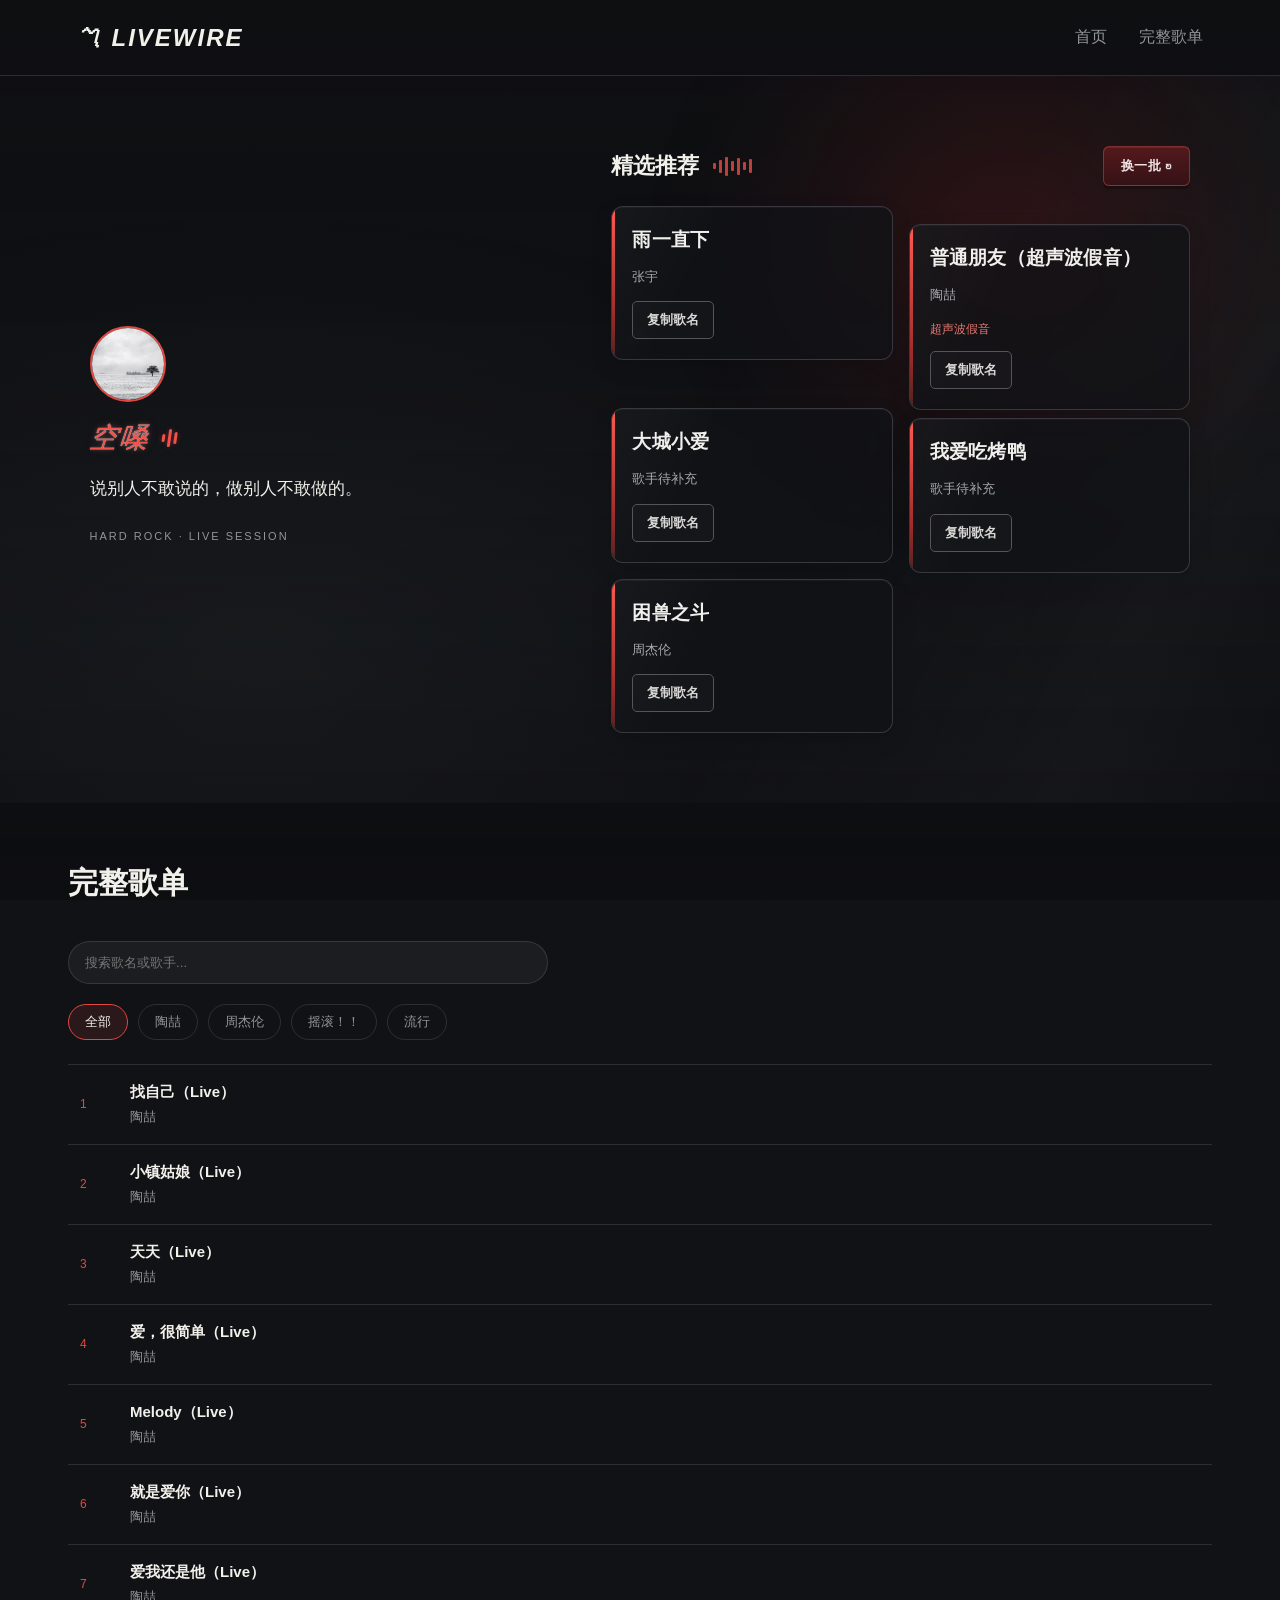
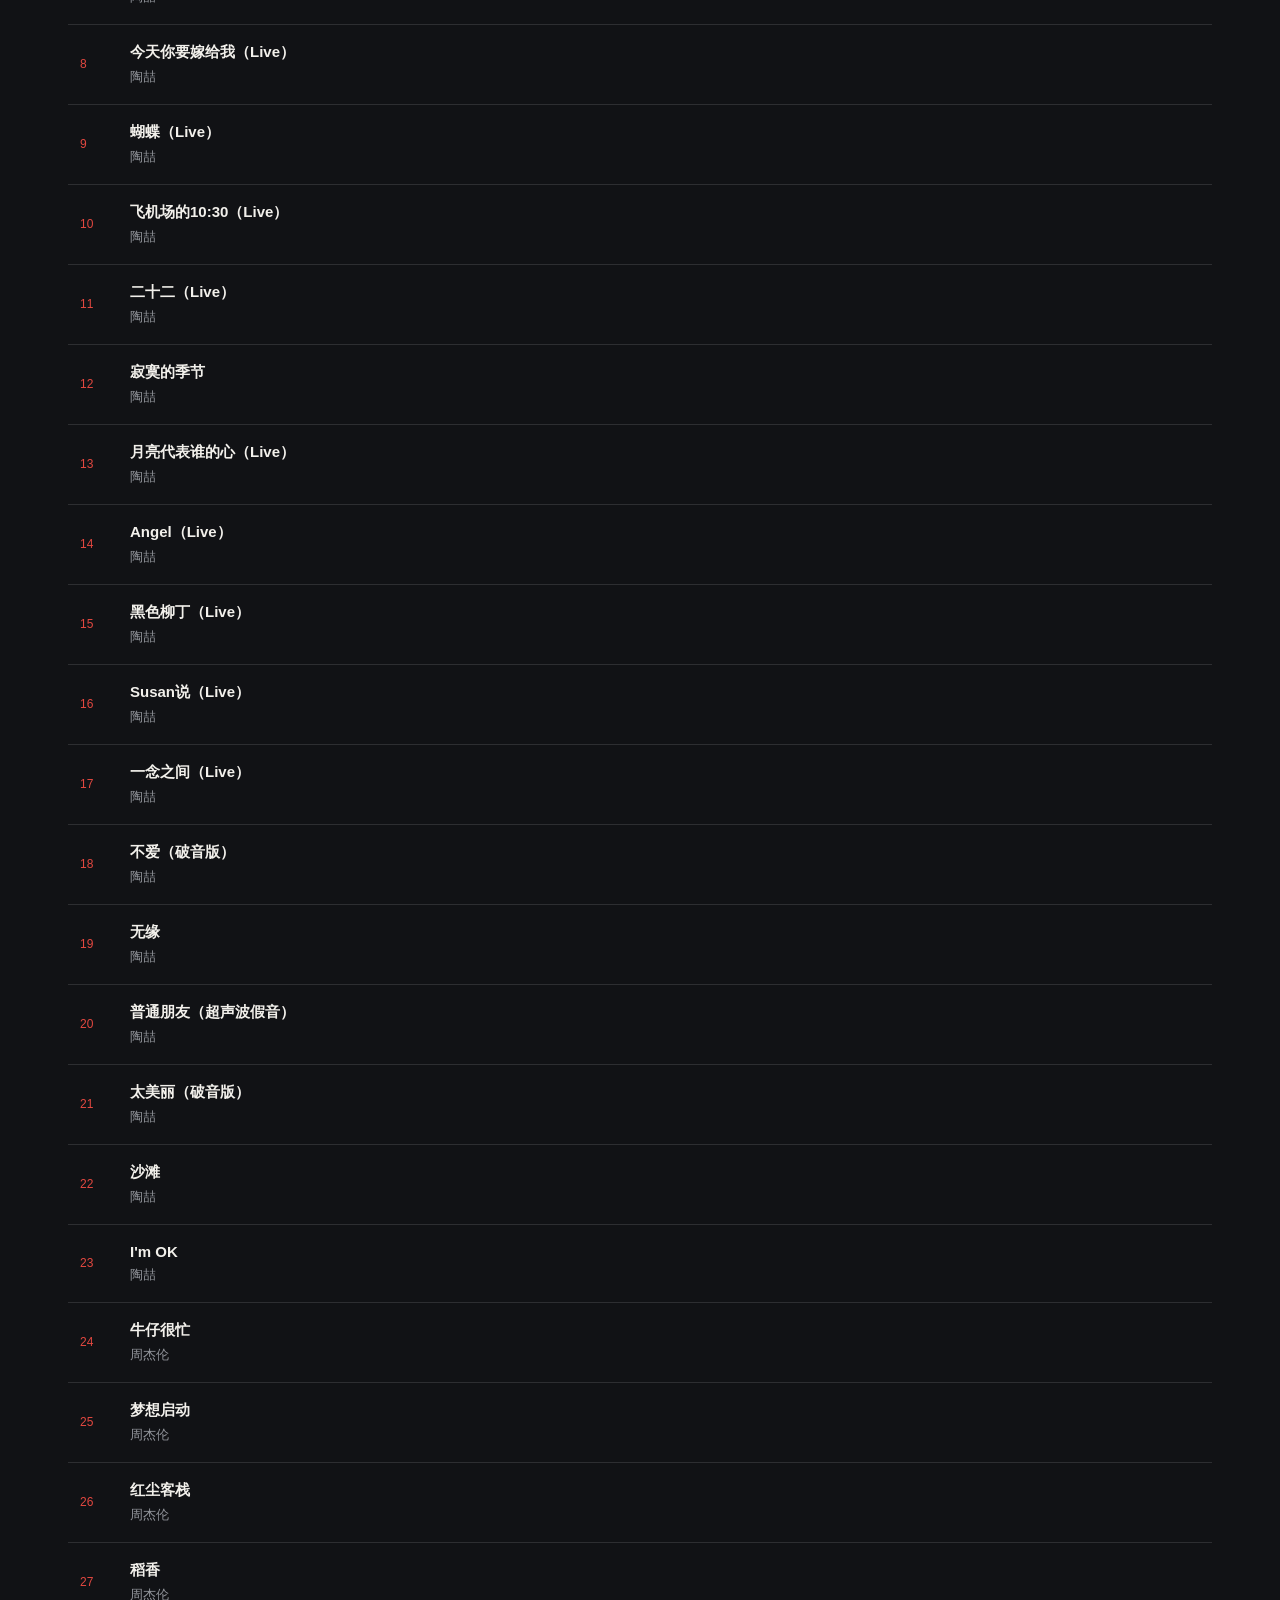
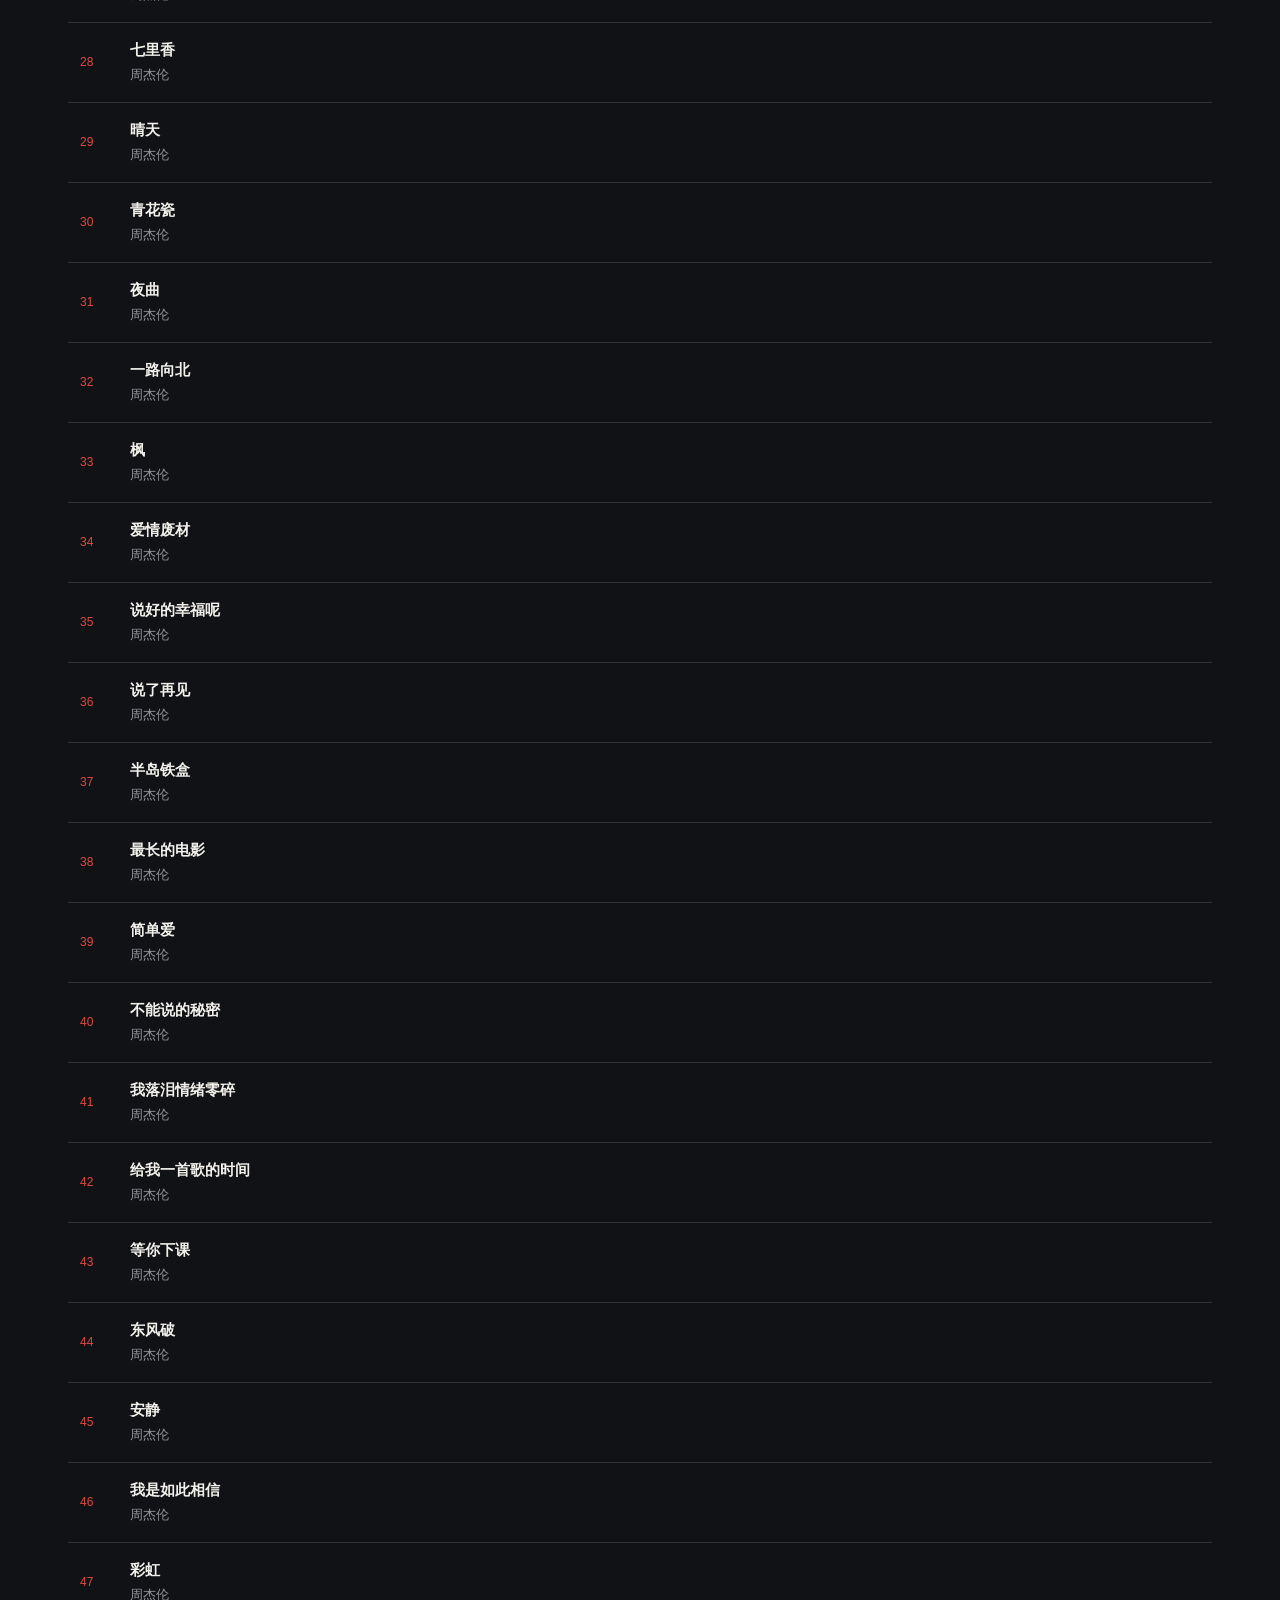
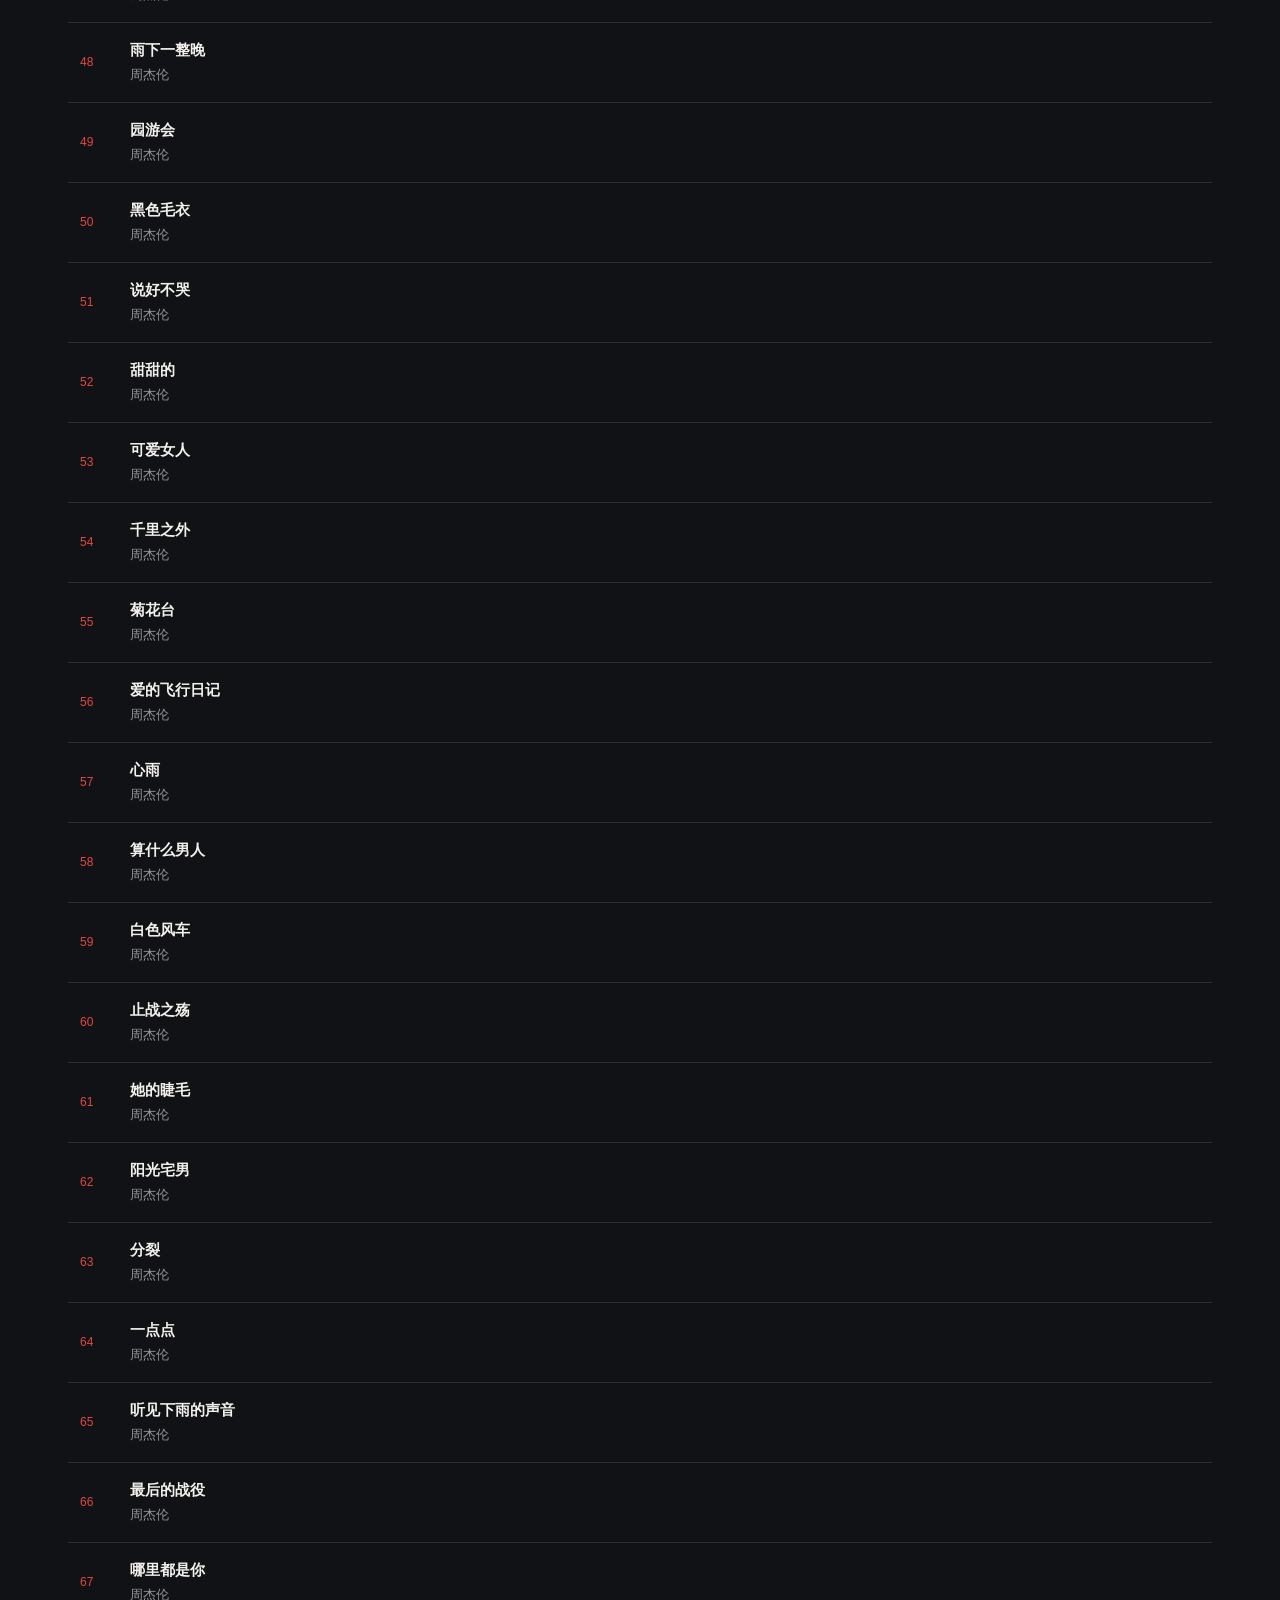
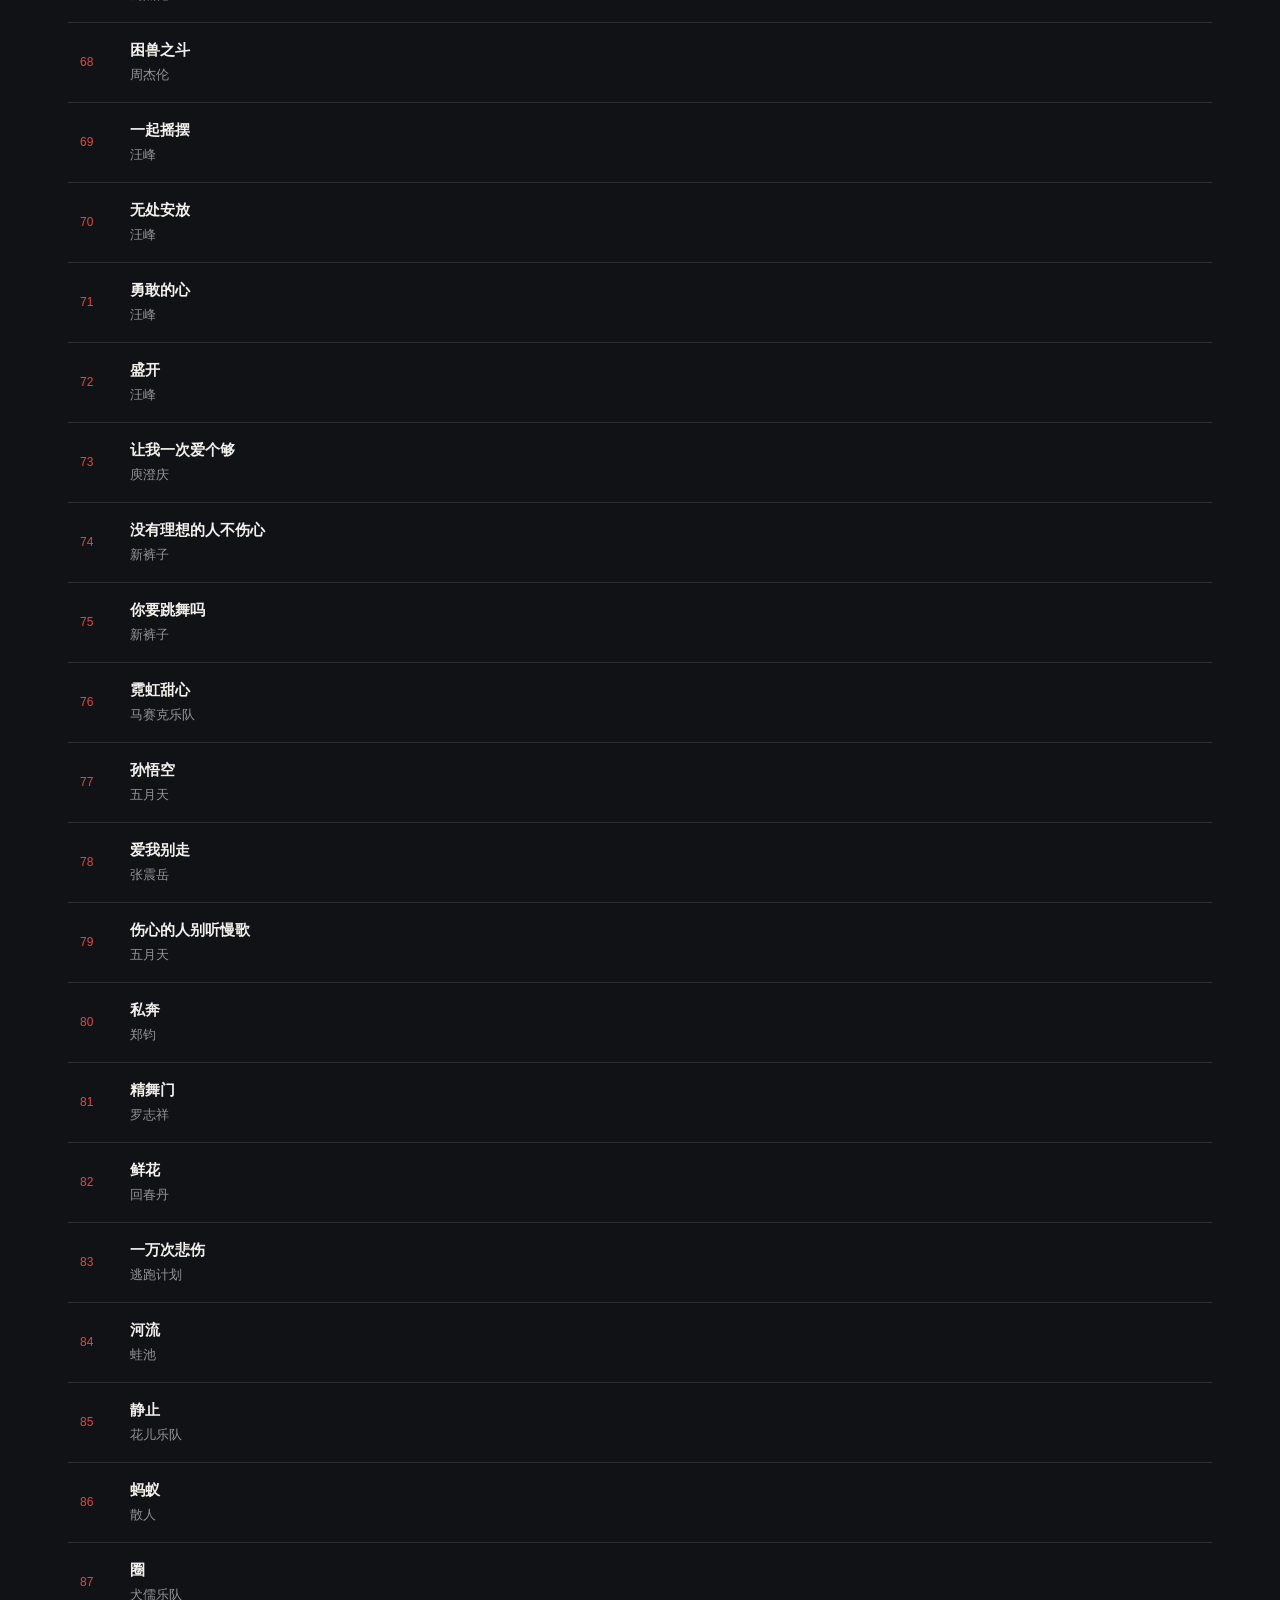
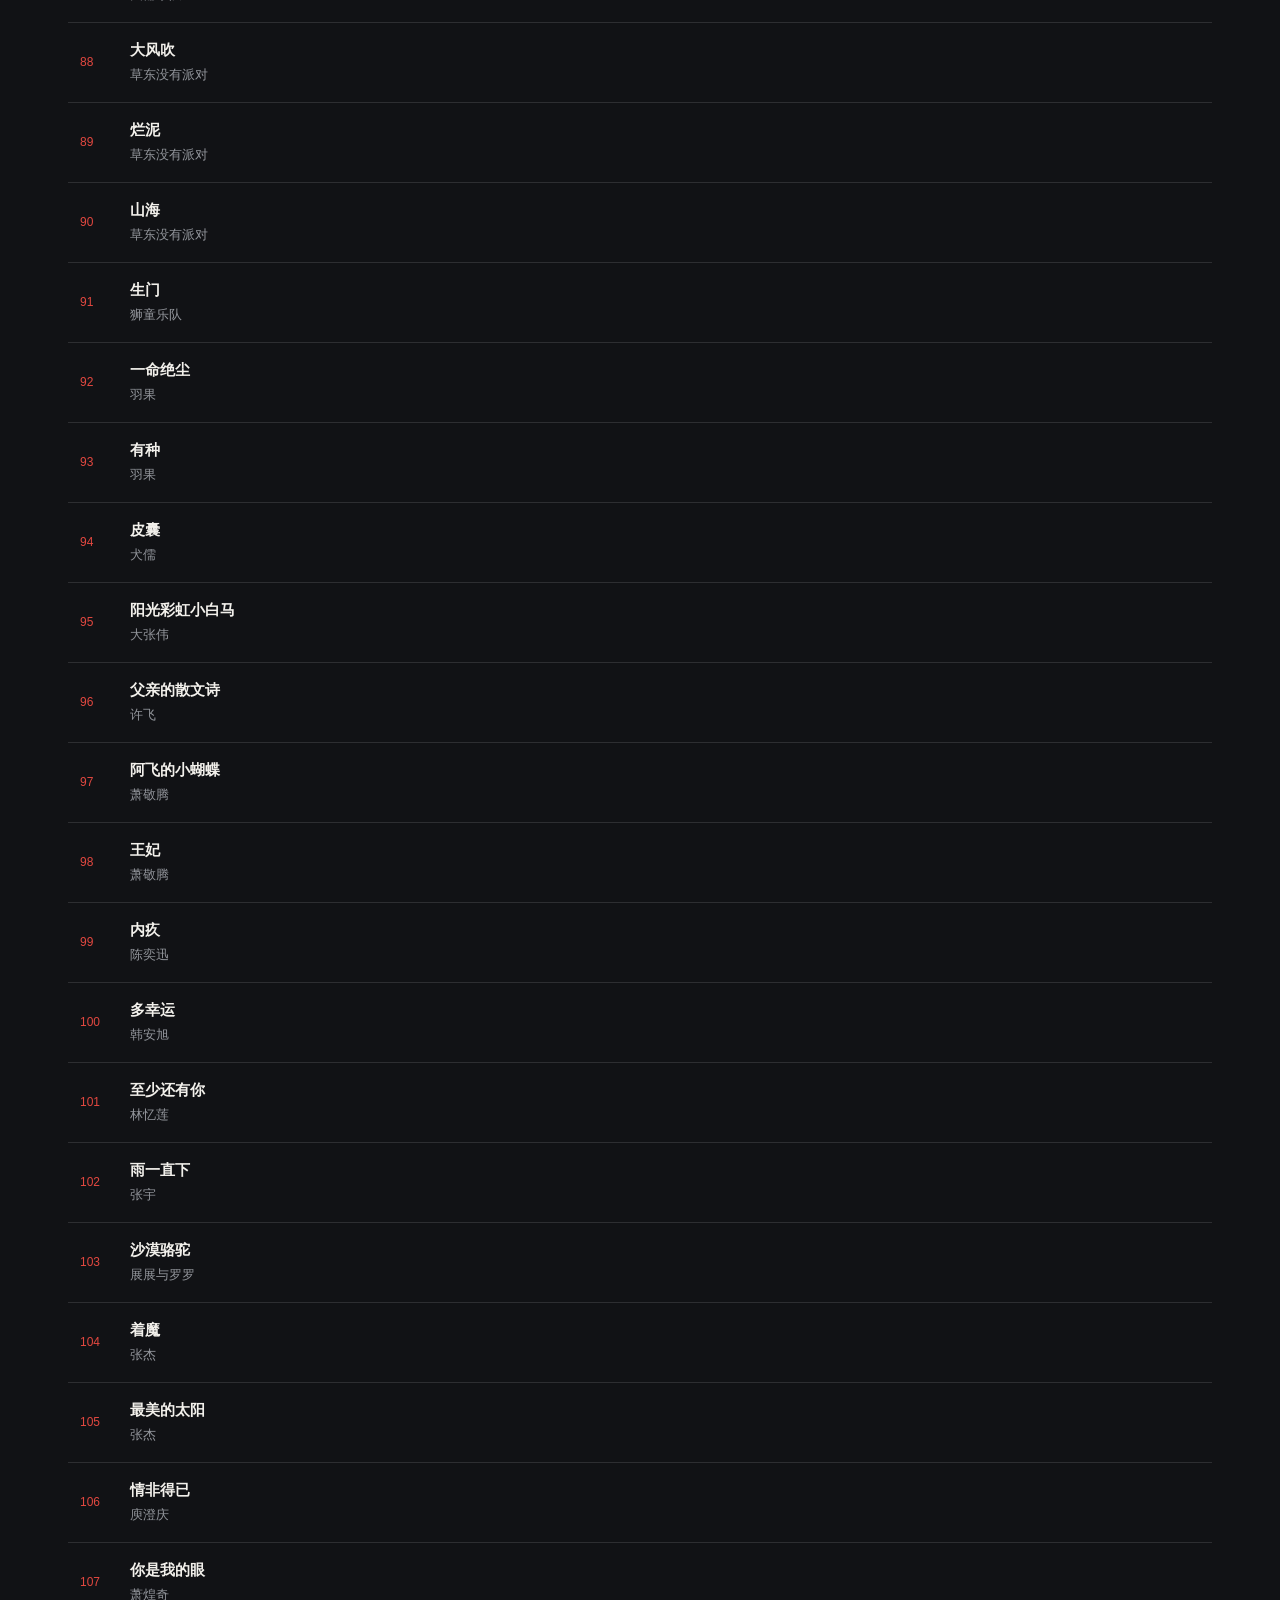
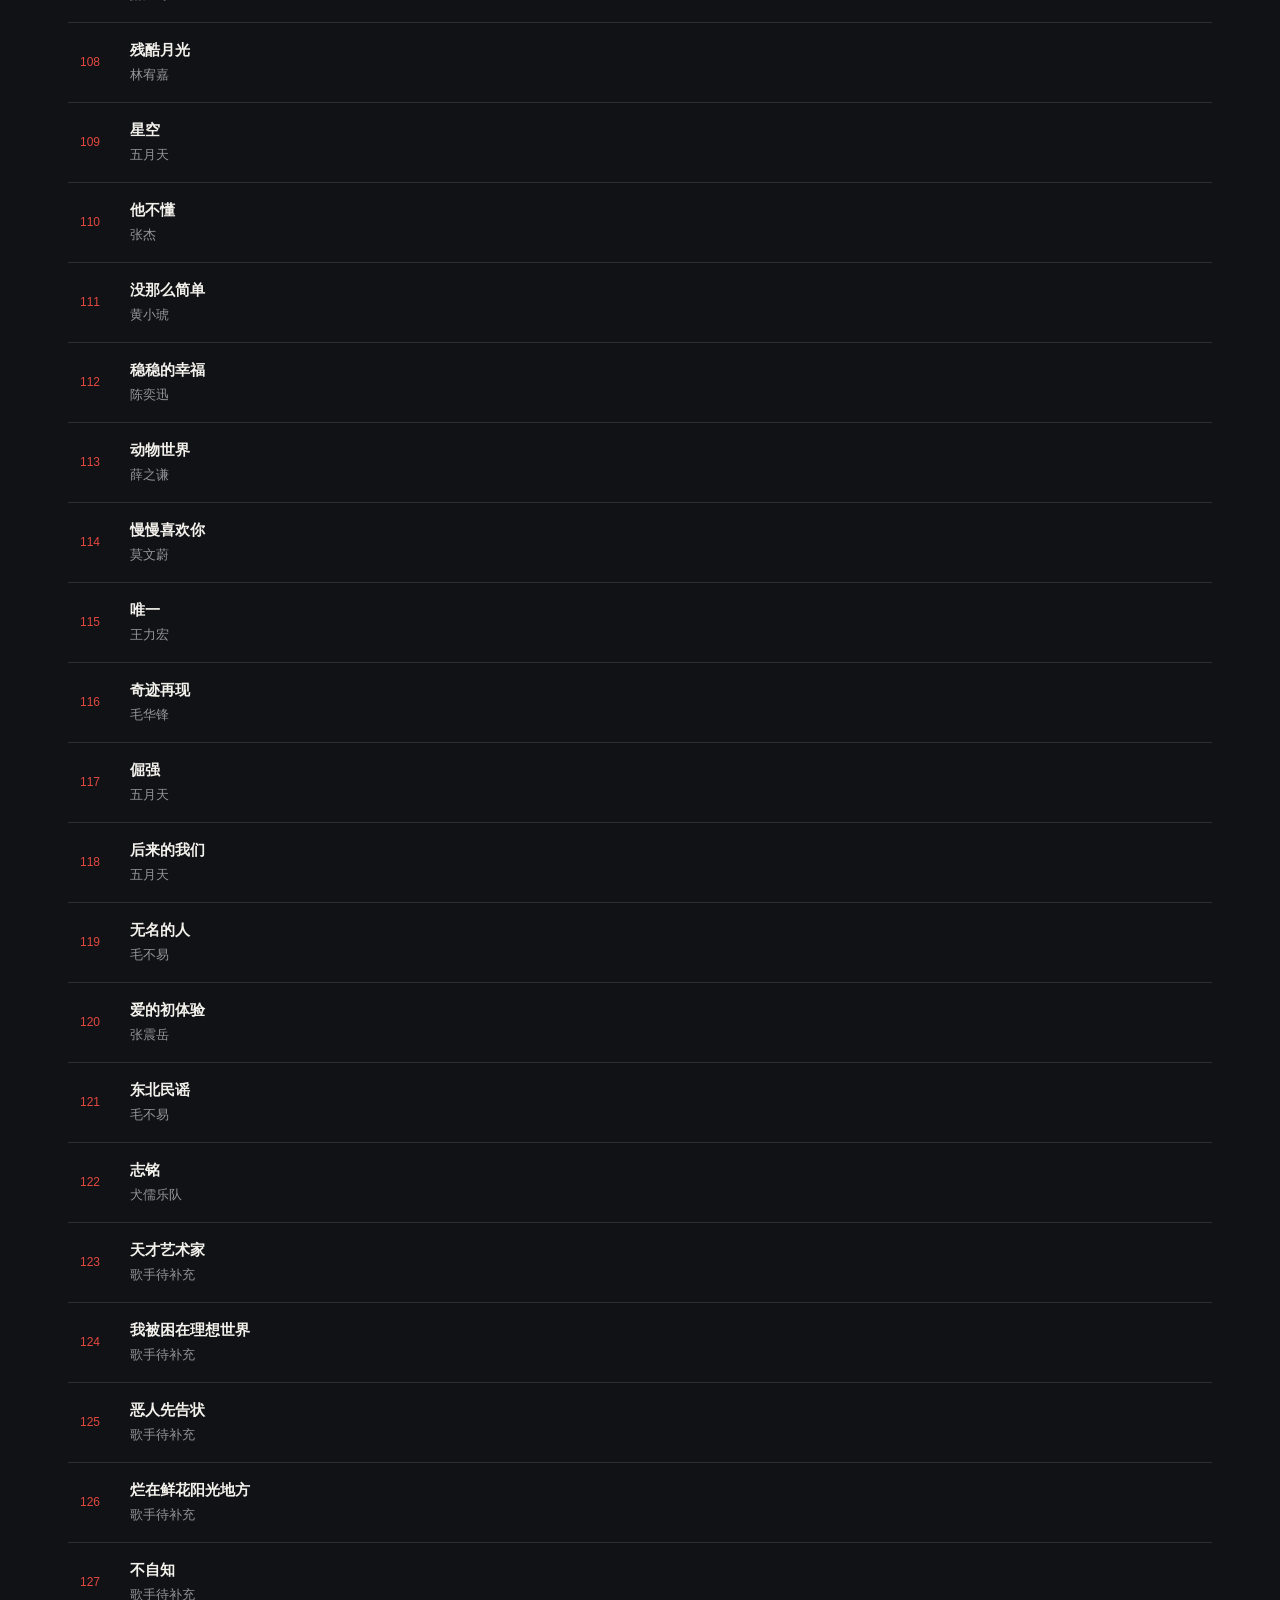
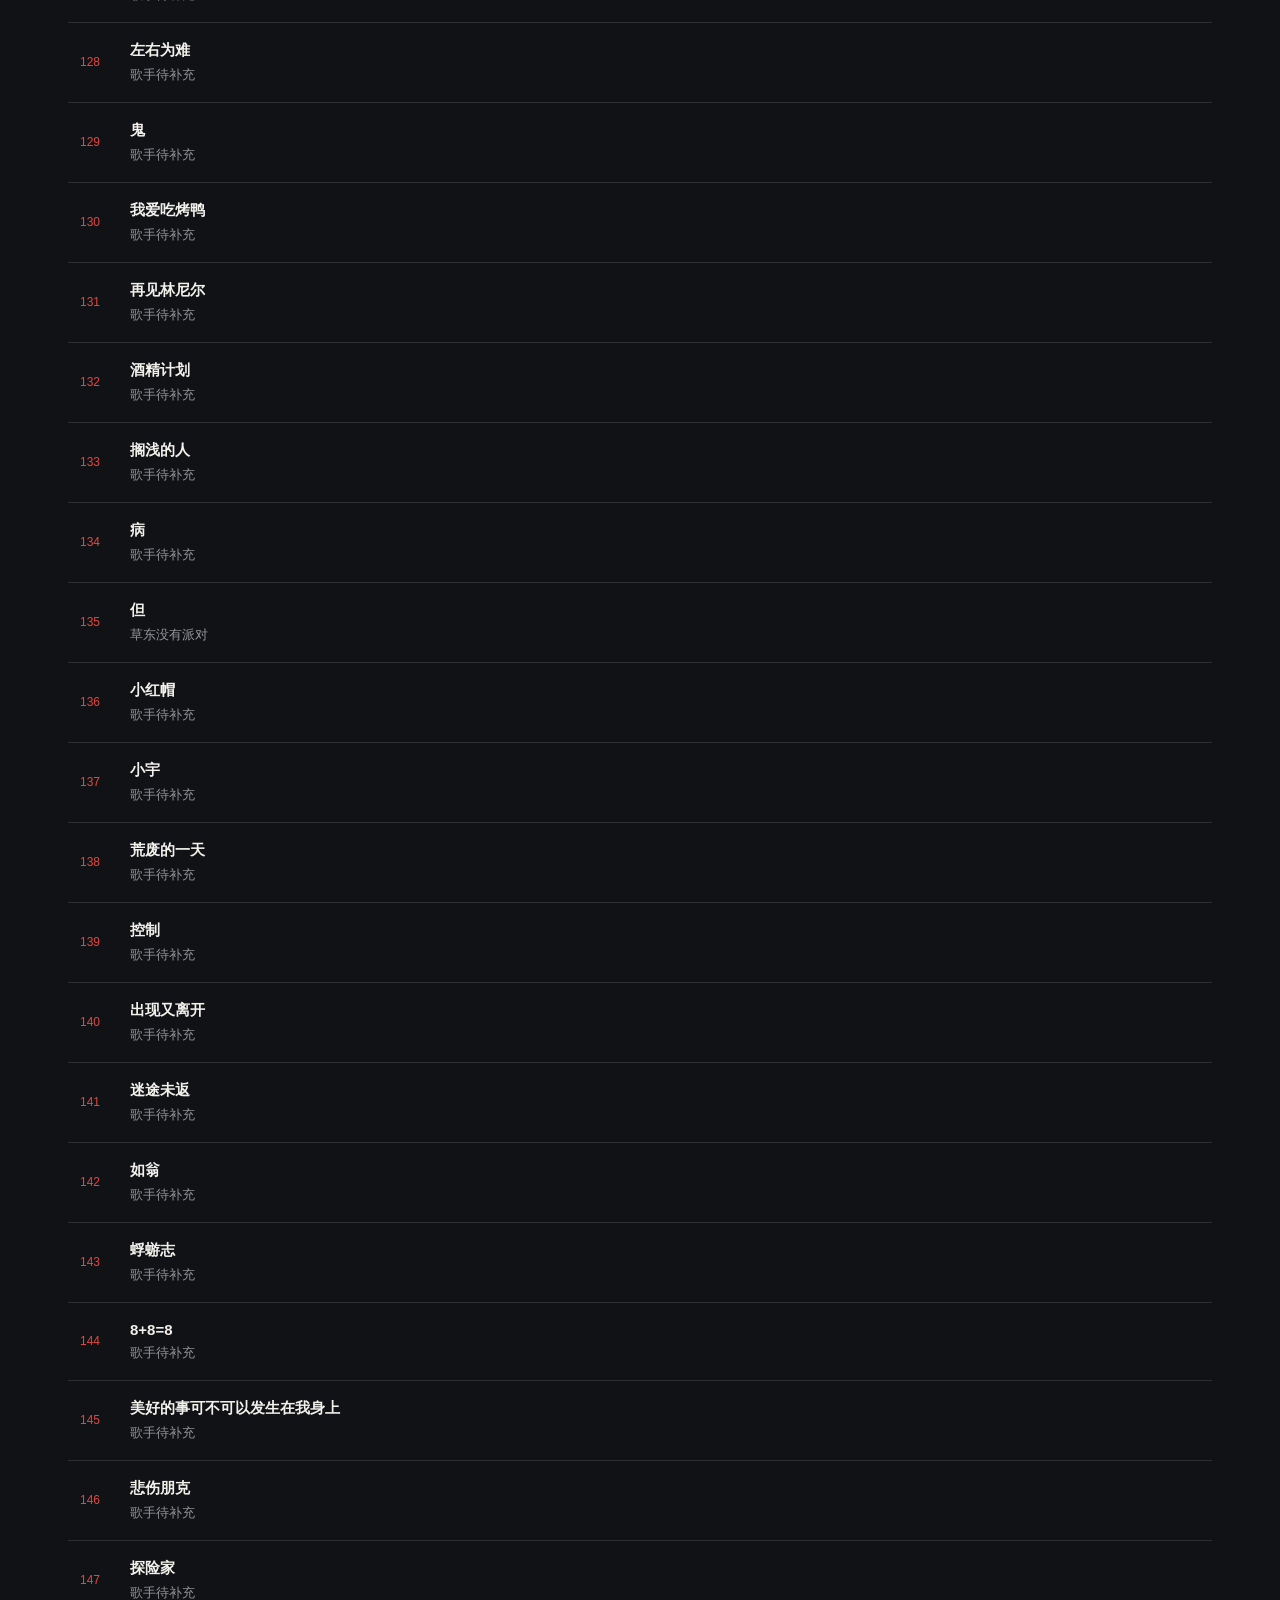
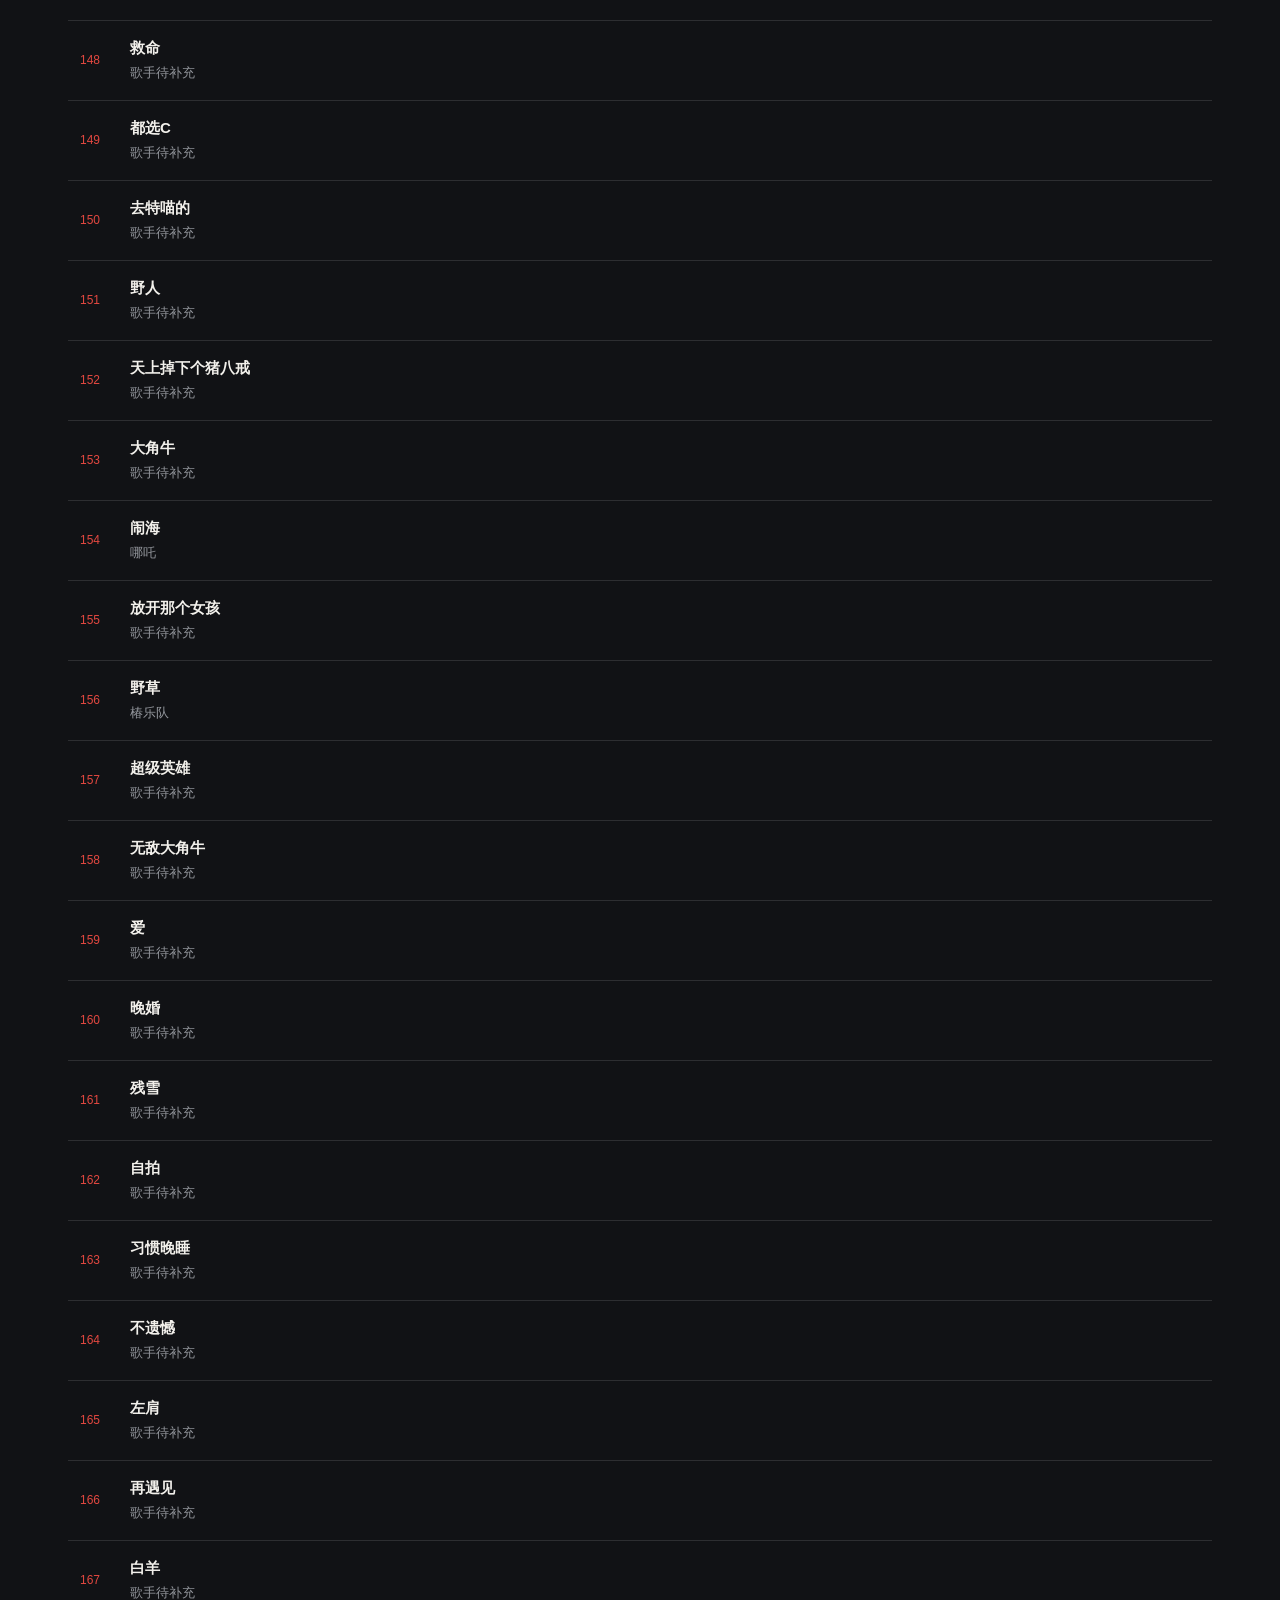
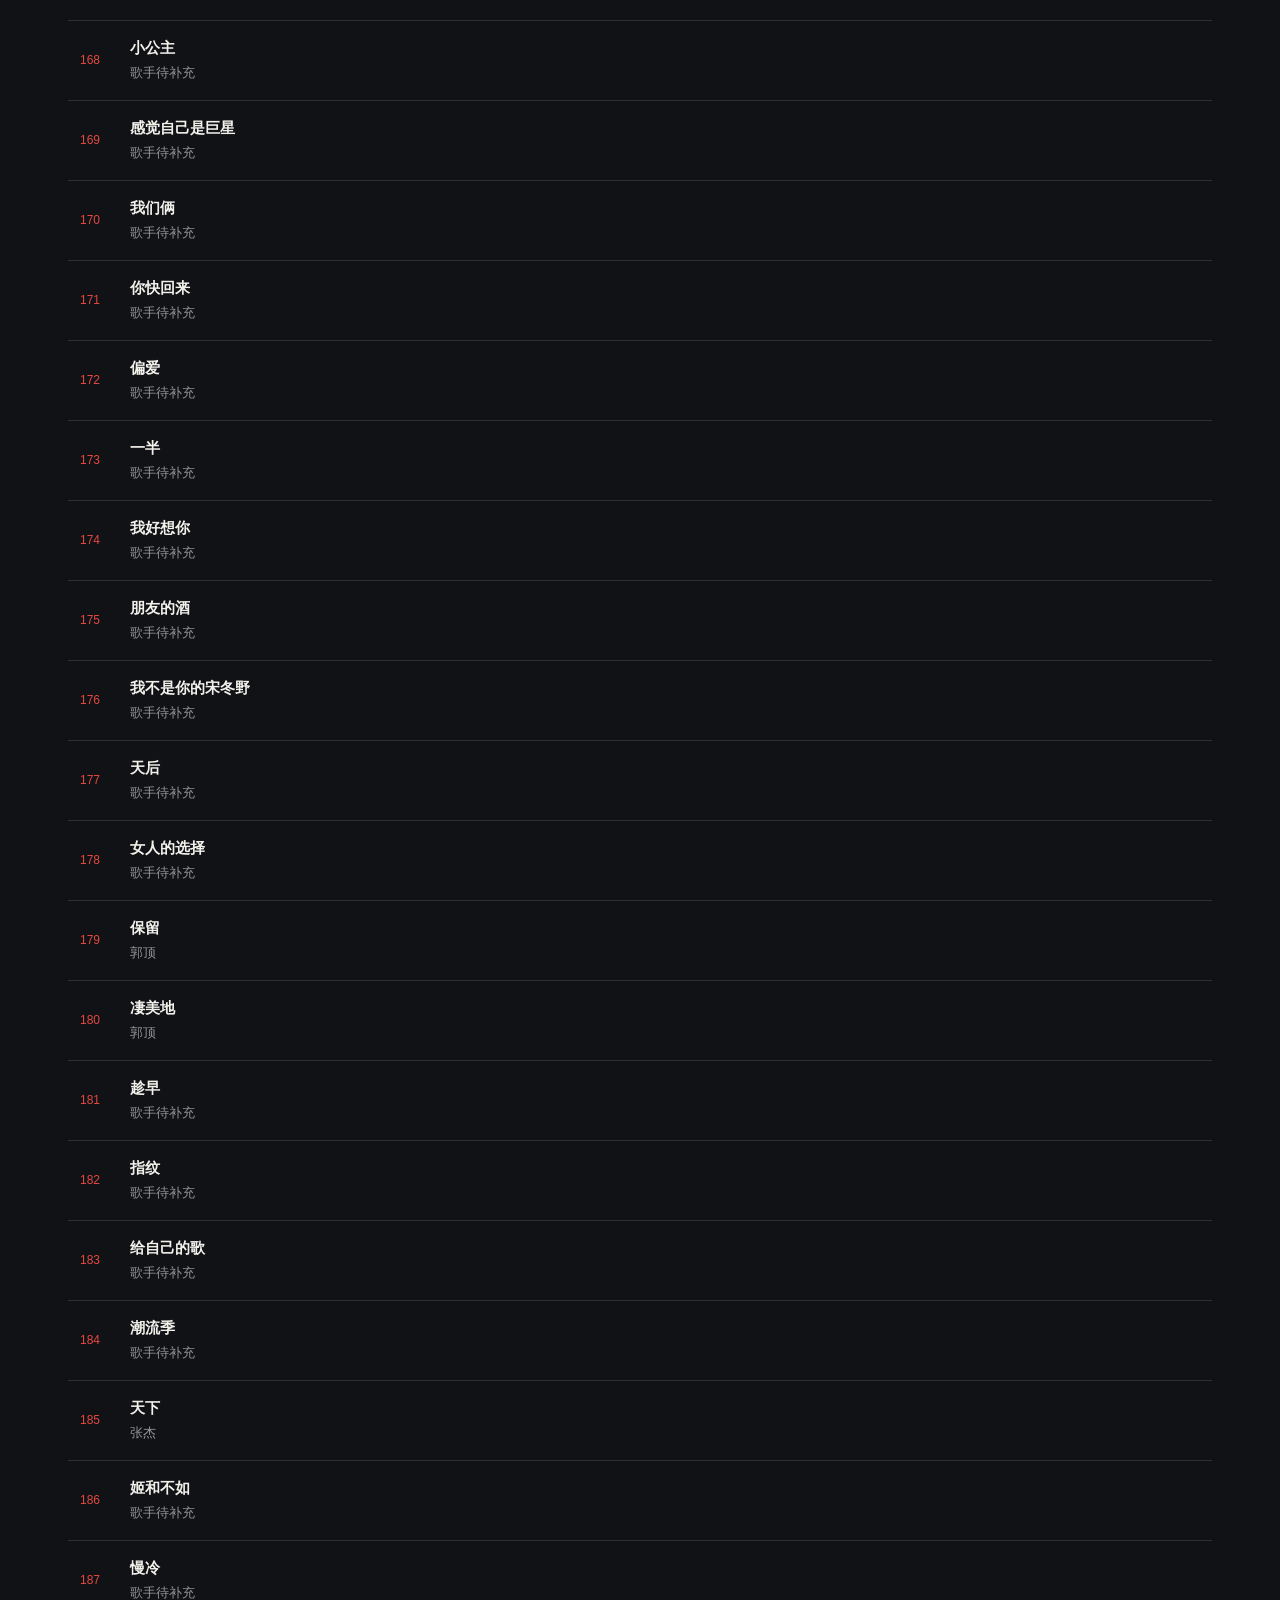
==== commit a759776e: "Fix HTML formatting and update video source" ====
--- a/index.html
+++ b/index.html
@@ -49,15 +49,20 @@
     
 <!-- LIVEWIRE 动态舞台背景 -->
 <video
+  id="stageVideo"
   class="stage-video"
   autoplay
   muted
   loop
   playsinline
-  preload="metadata"
+  webkit-playsinline
+  preload="auto"
   aria-hidden="true"
 >
-  <source src="assets/动态舞台效果.mp4" type="video/mp4">
+  <source
+    src="./assets/%E5%8A%A8%E6%80%81%E8%88%9E%E5%8F%B0%E6%95%88%E6%9E%9C.mp4"
+    type="video/mp4"
+  >
 </video>
 
 
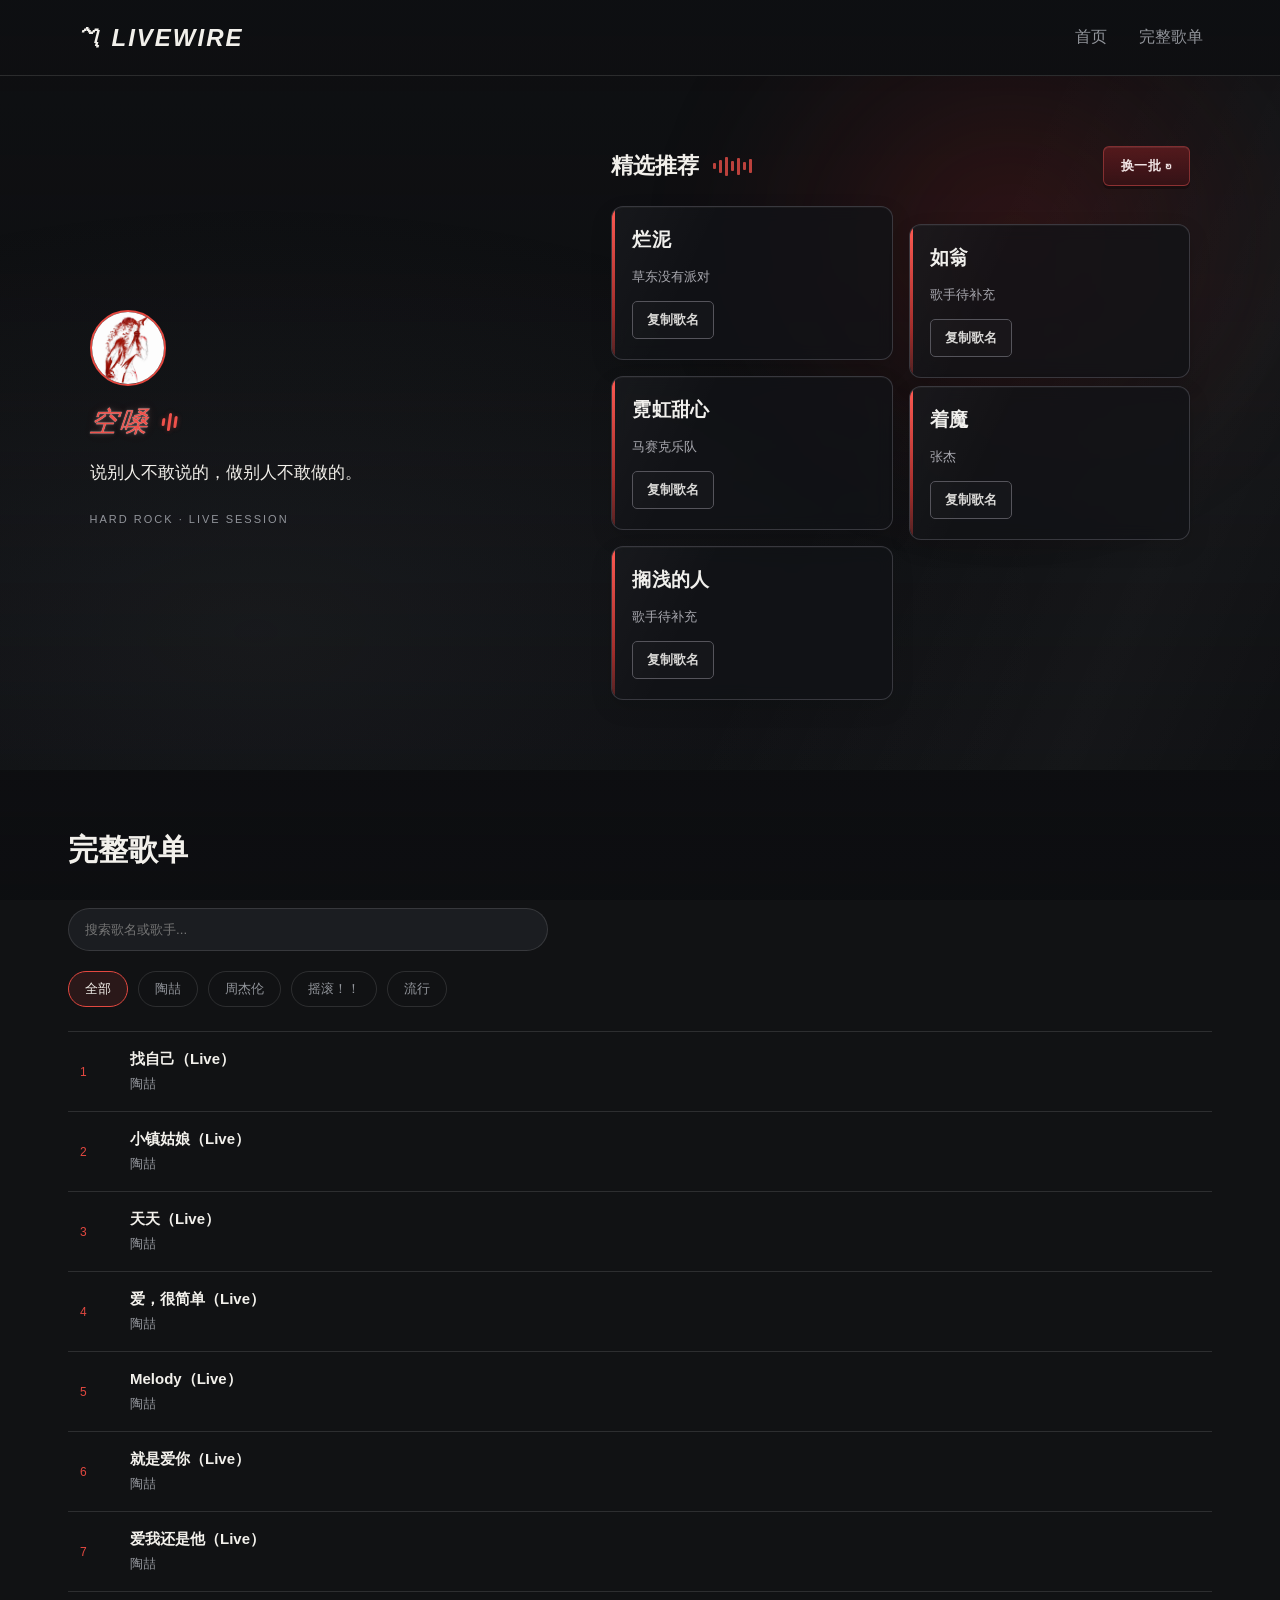
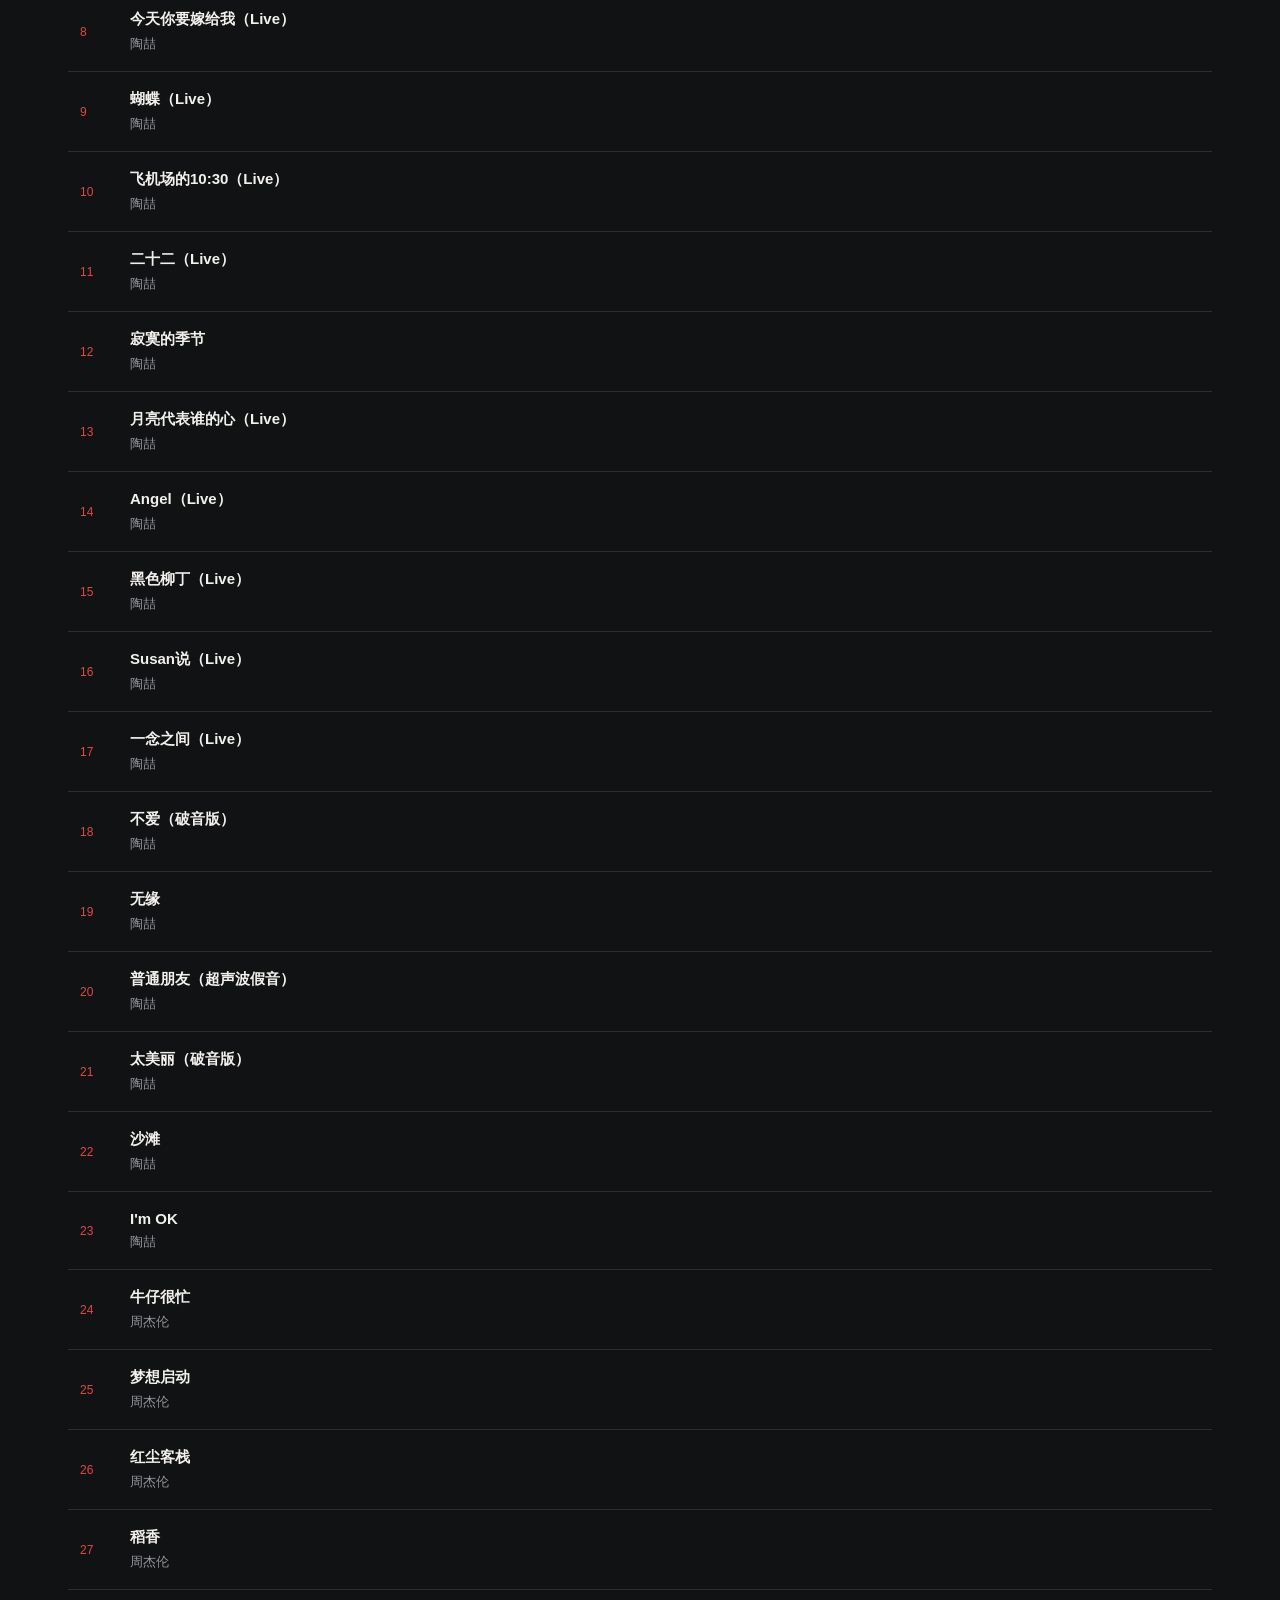
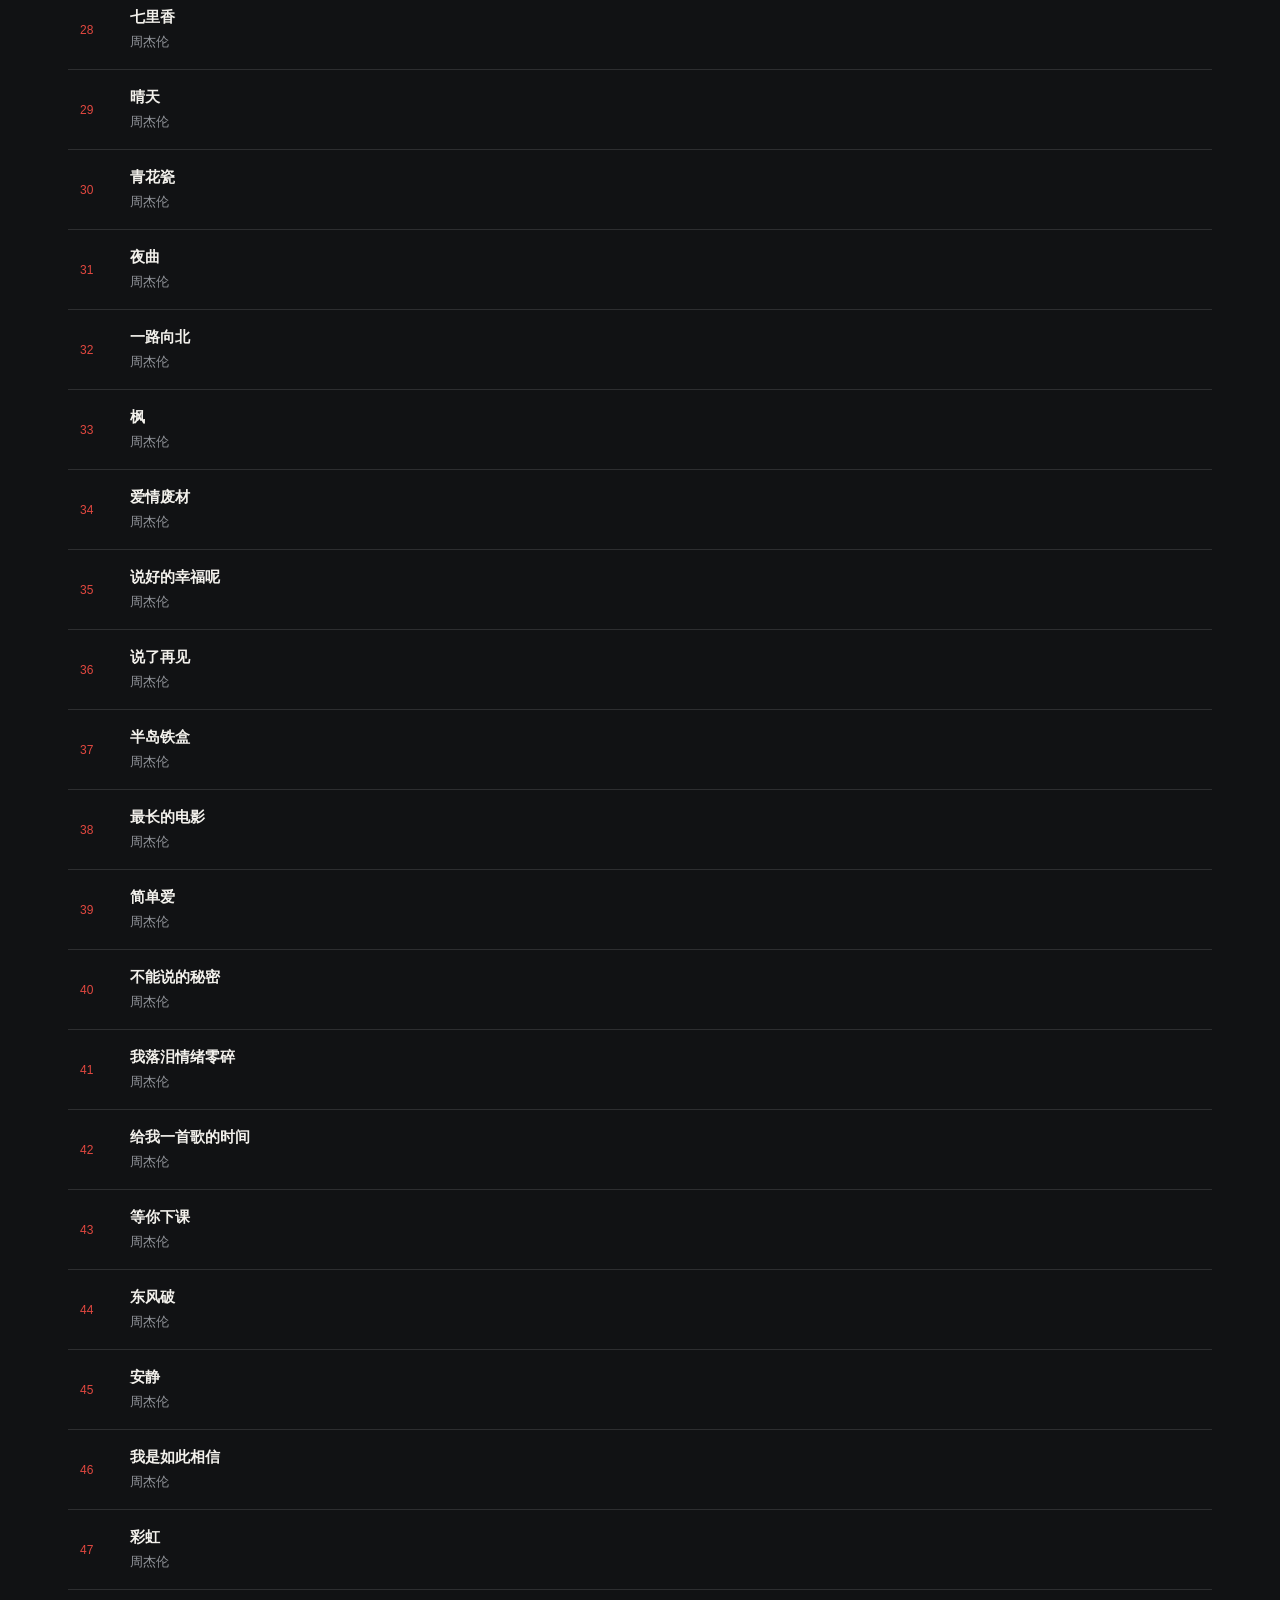
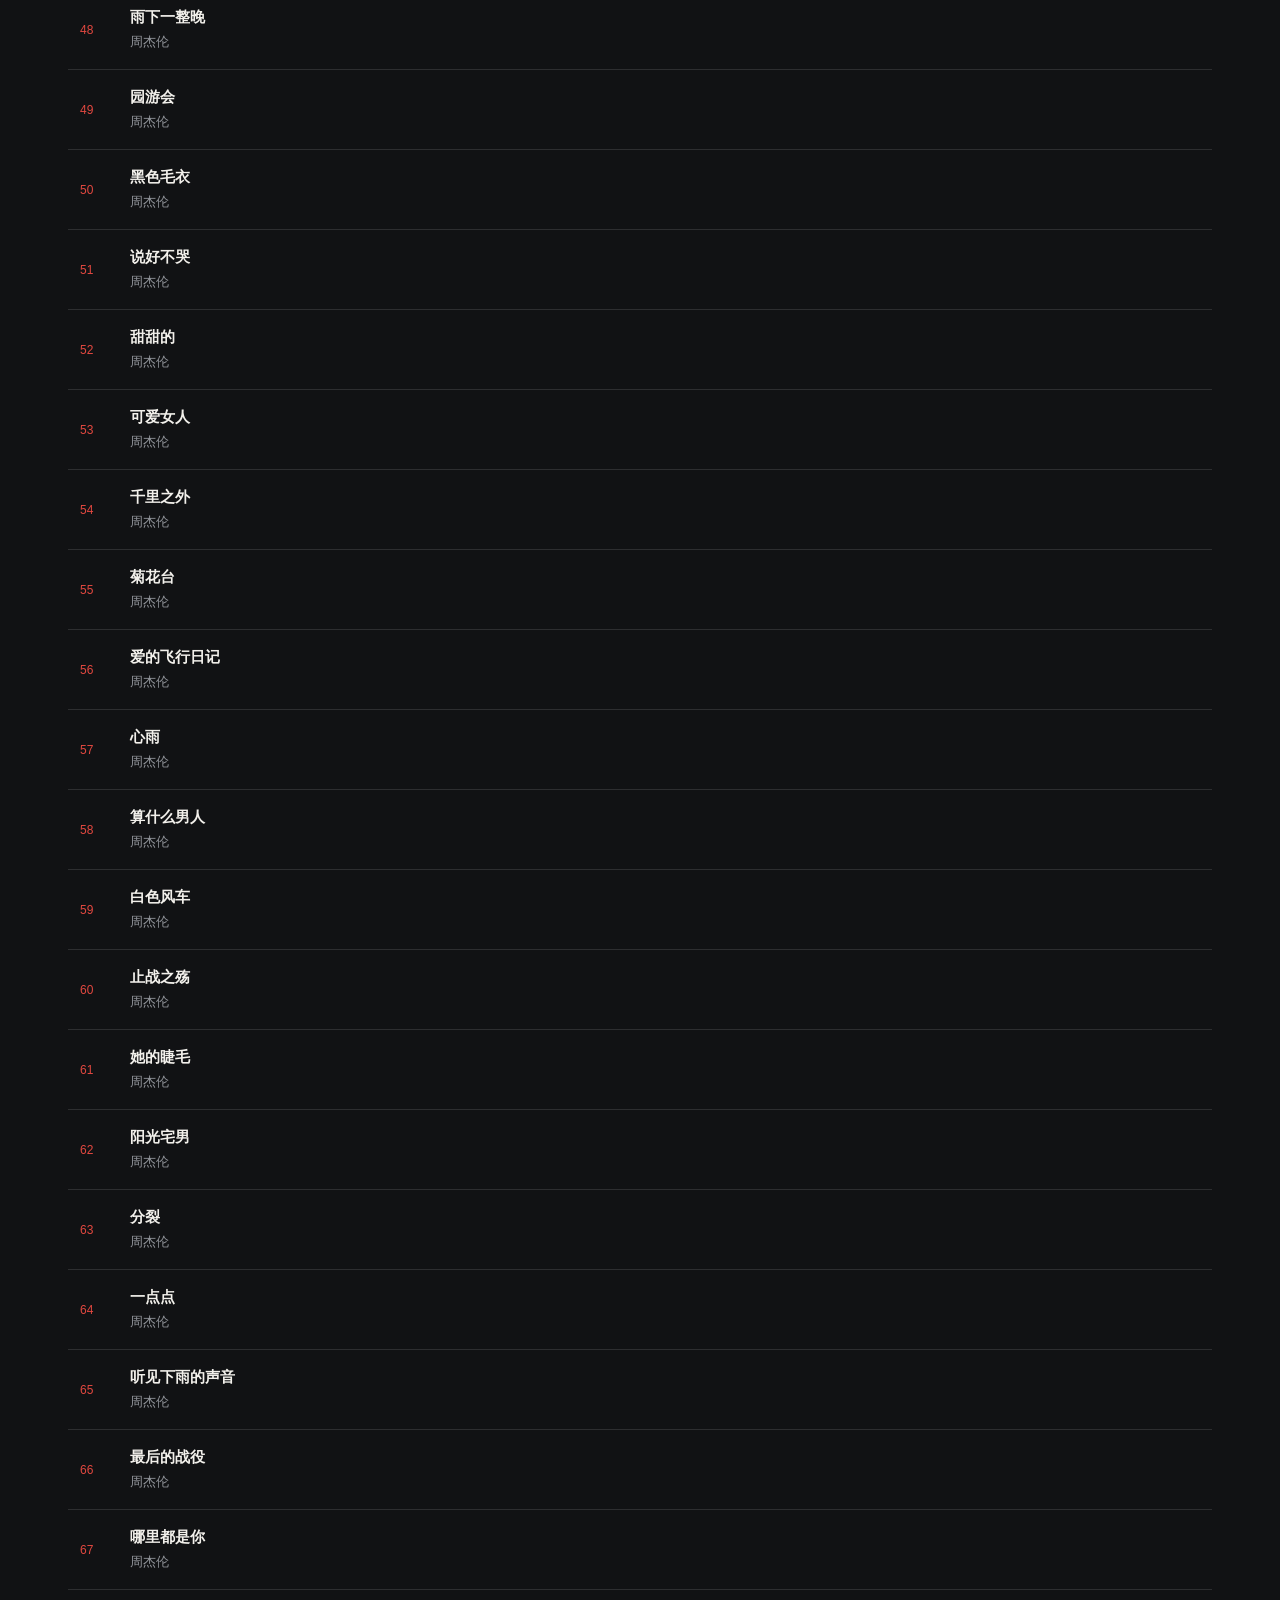
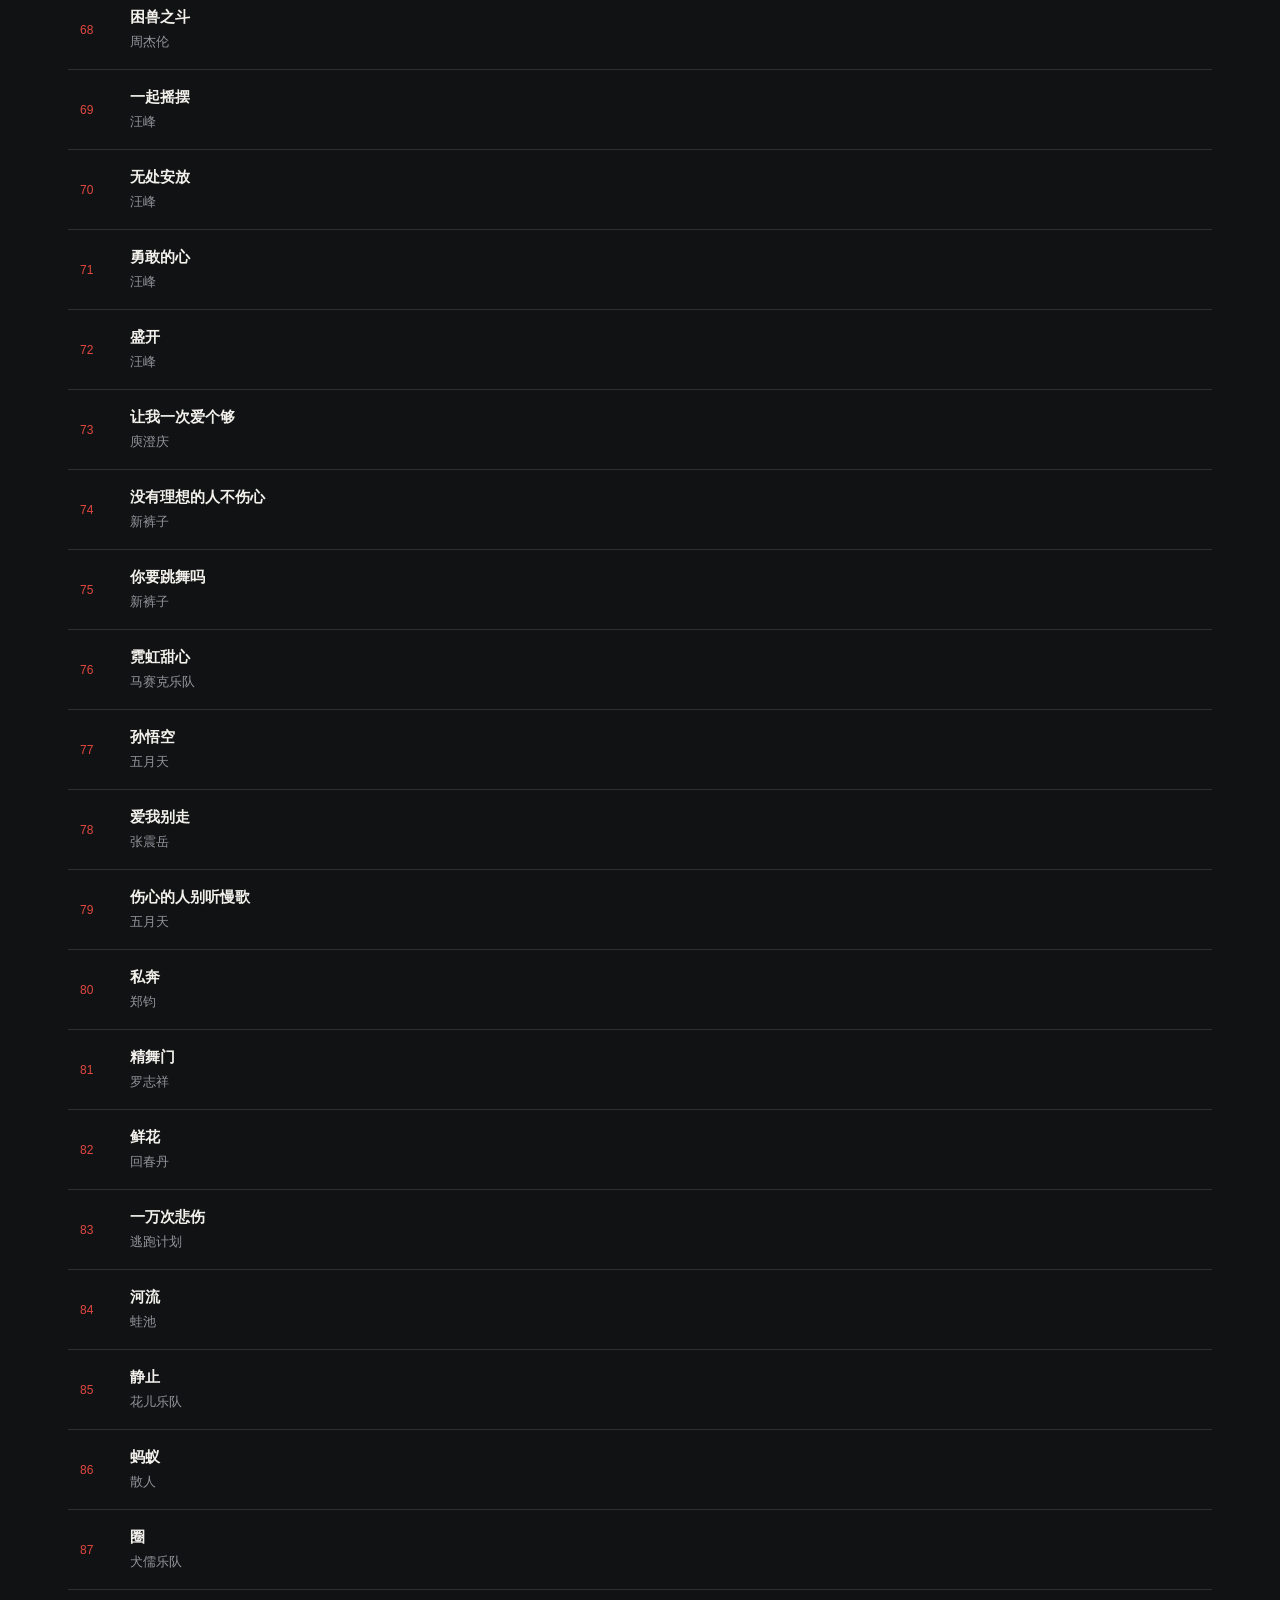
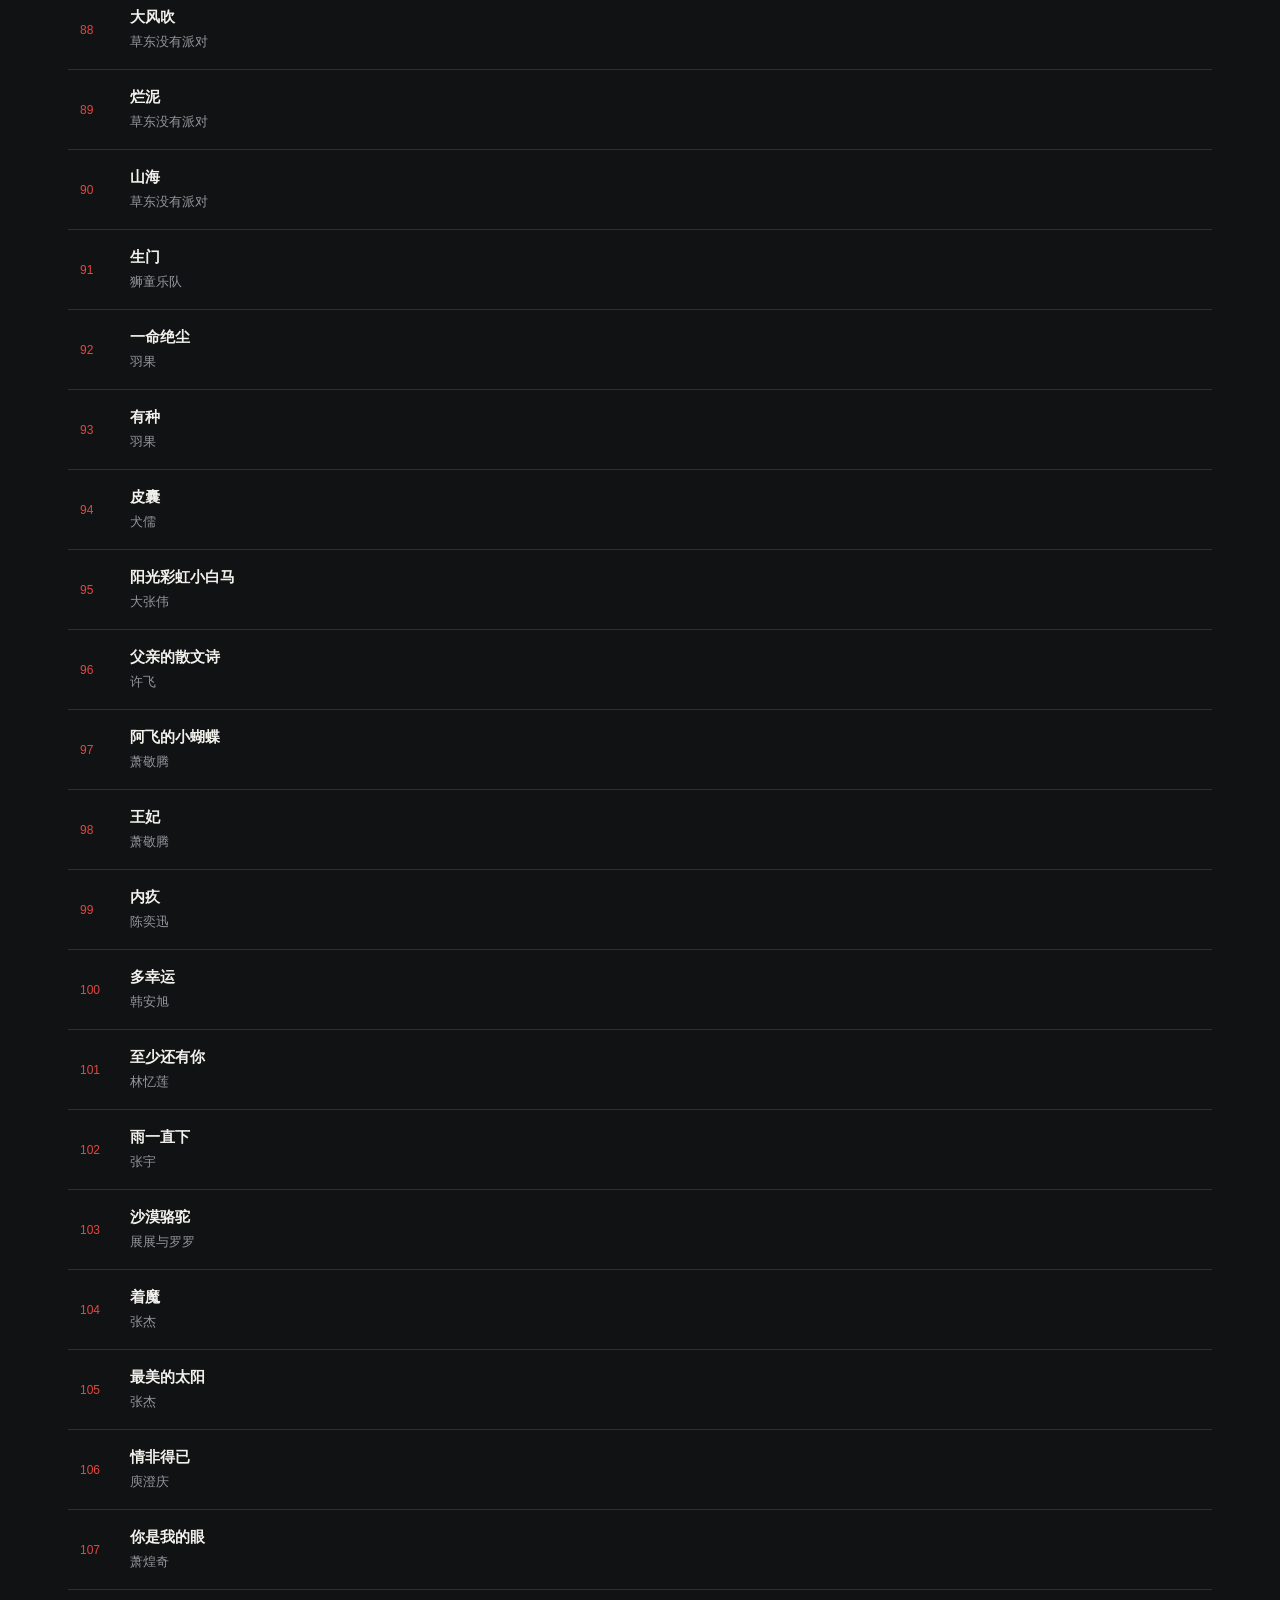
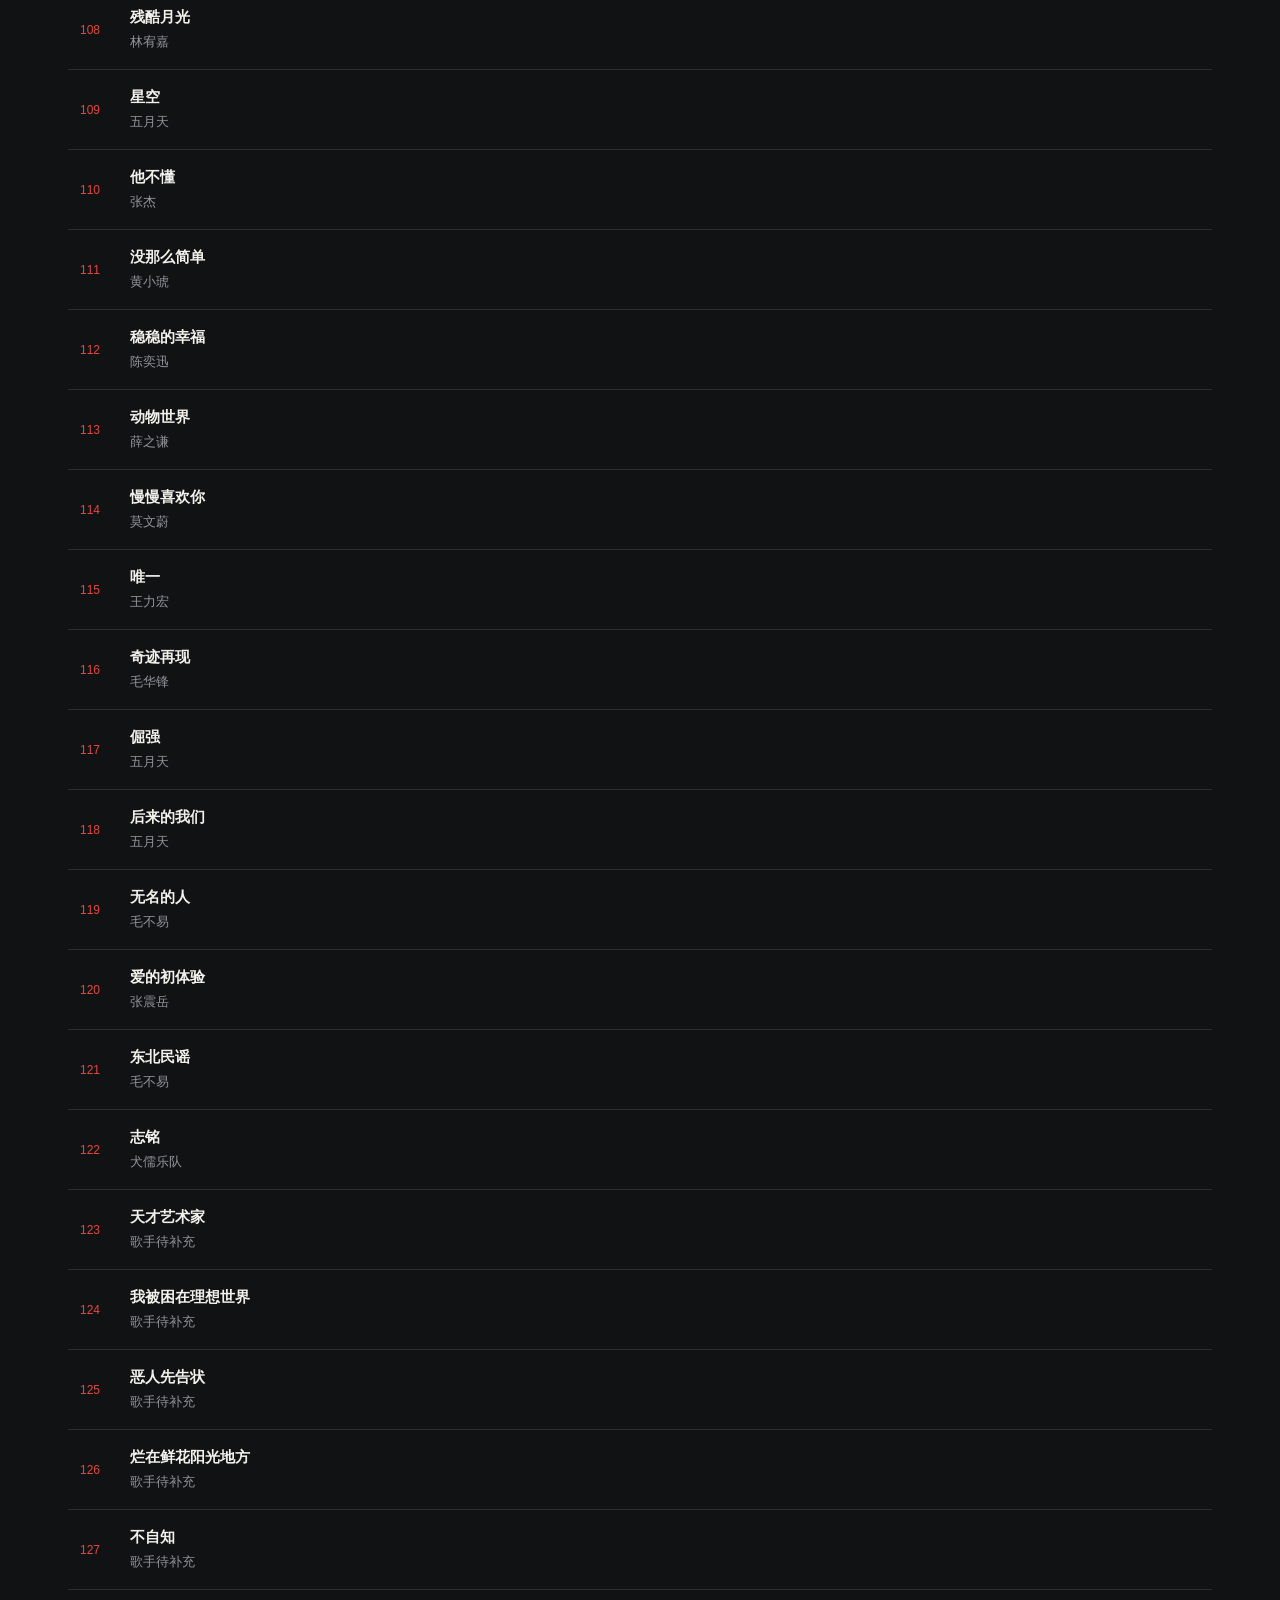
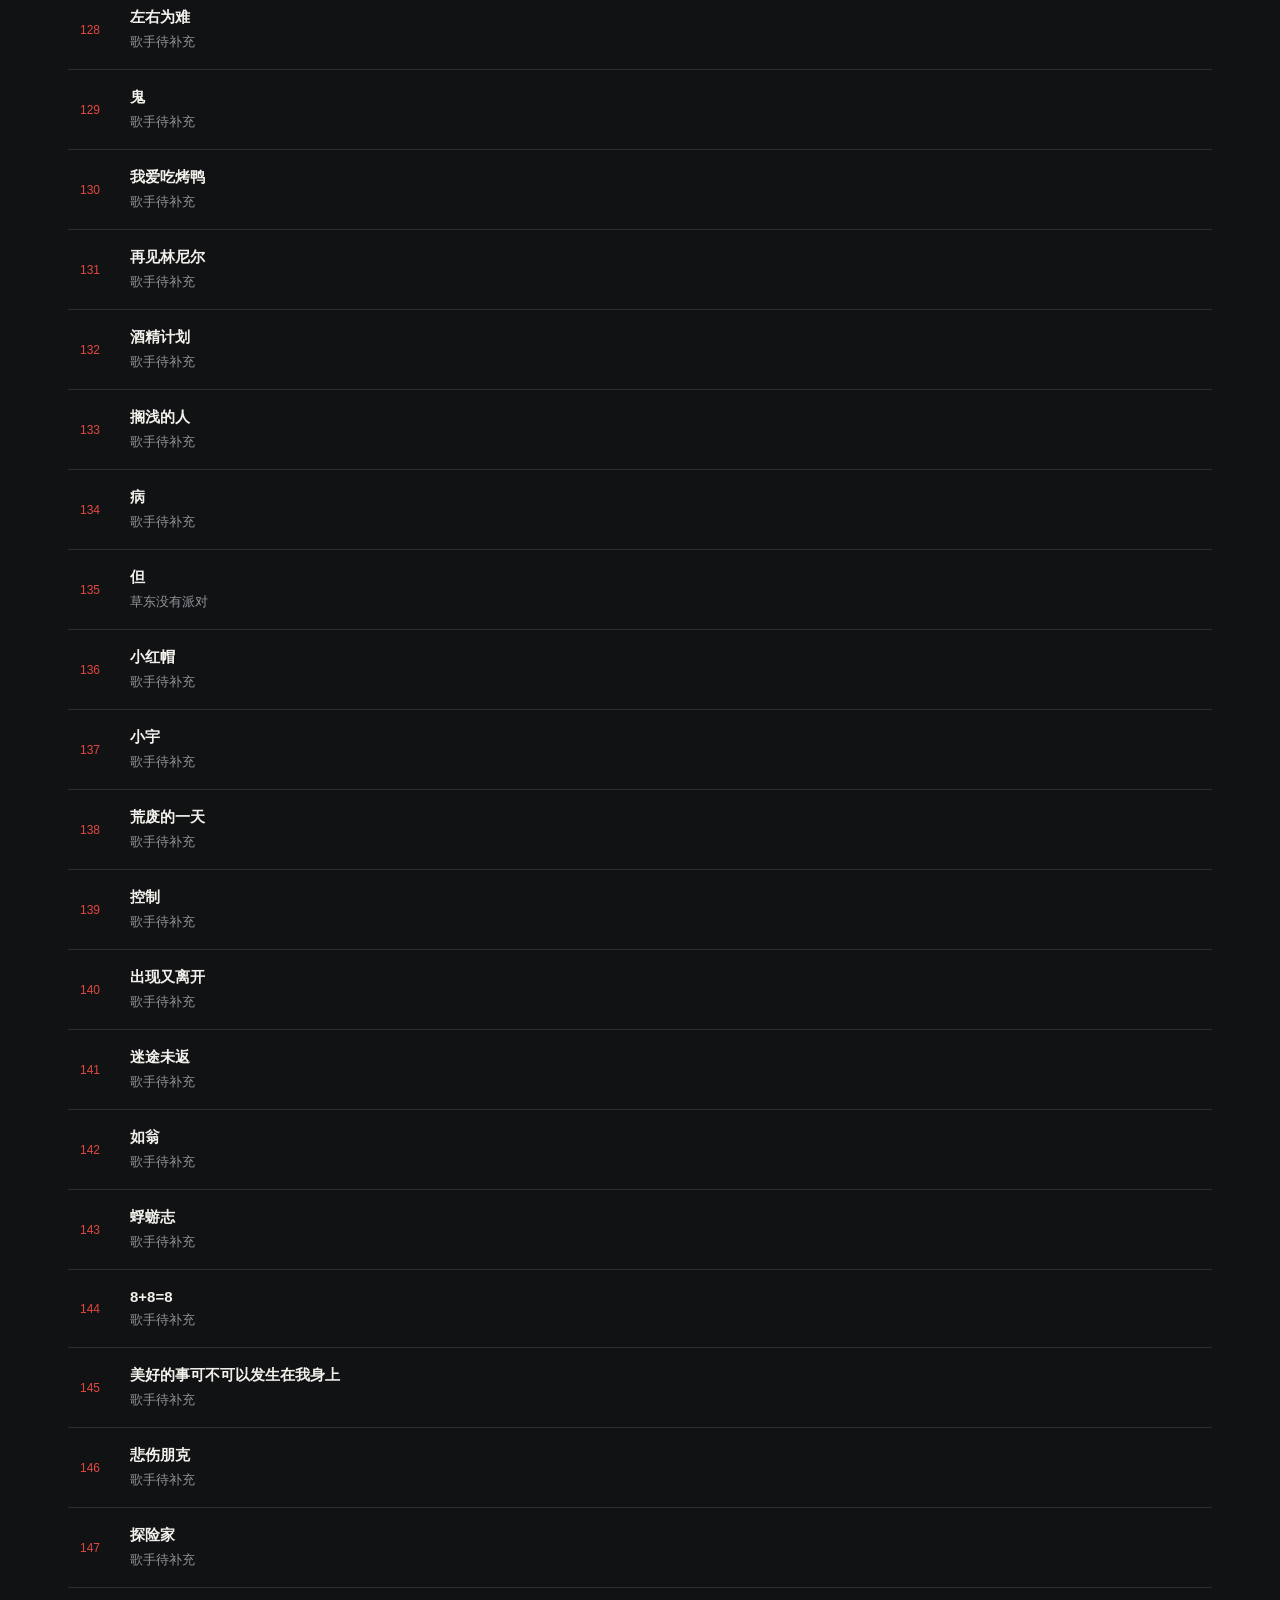
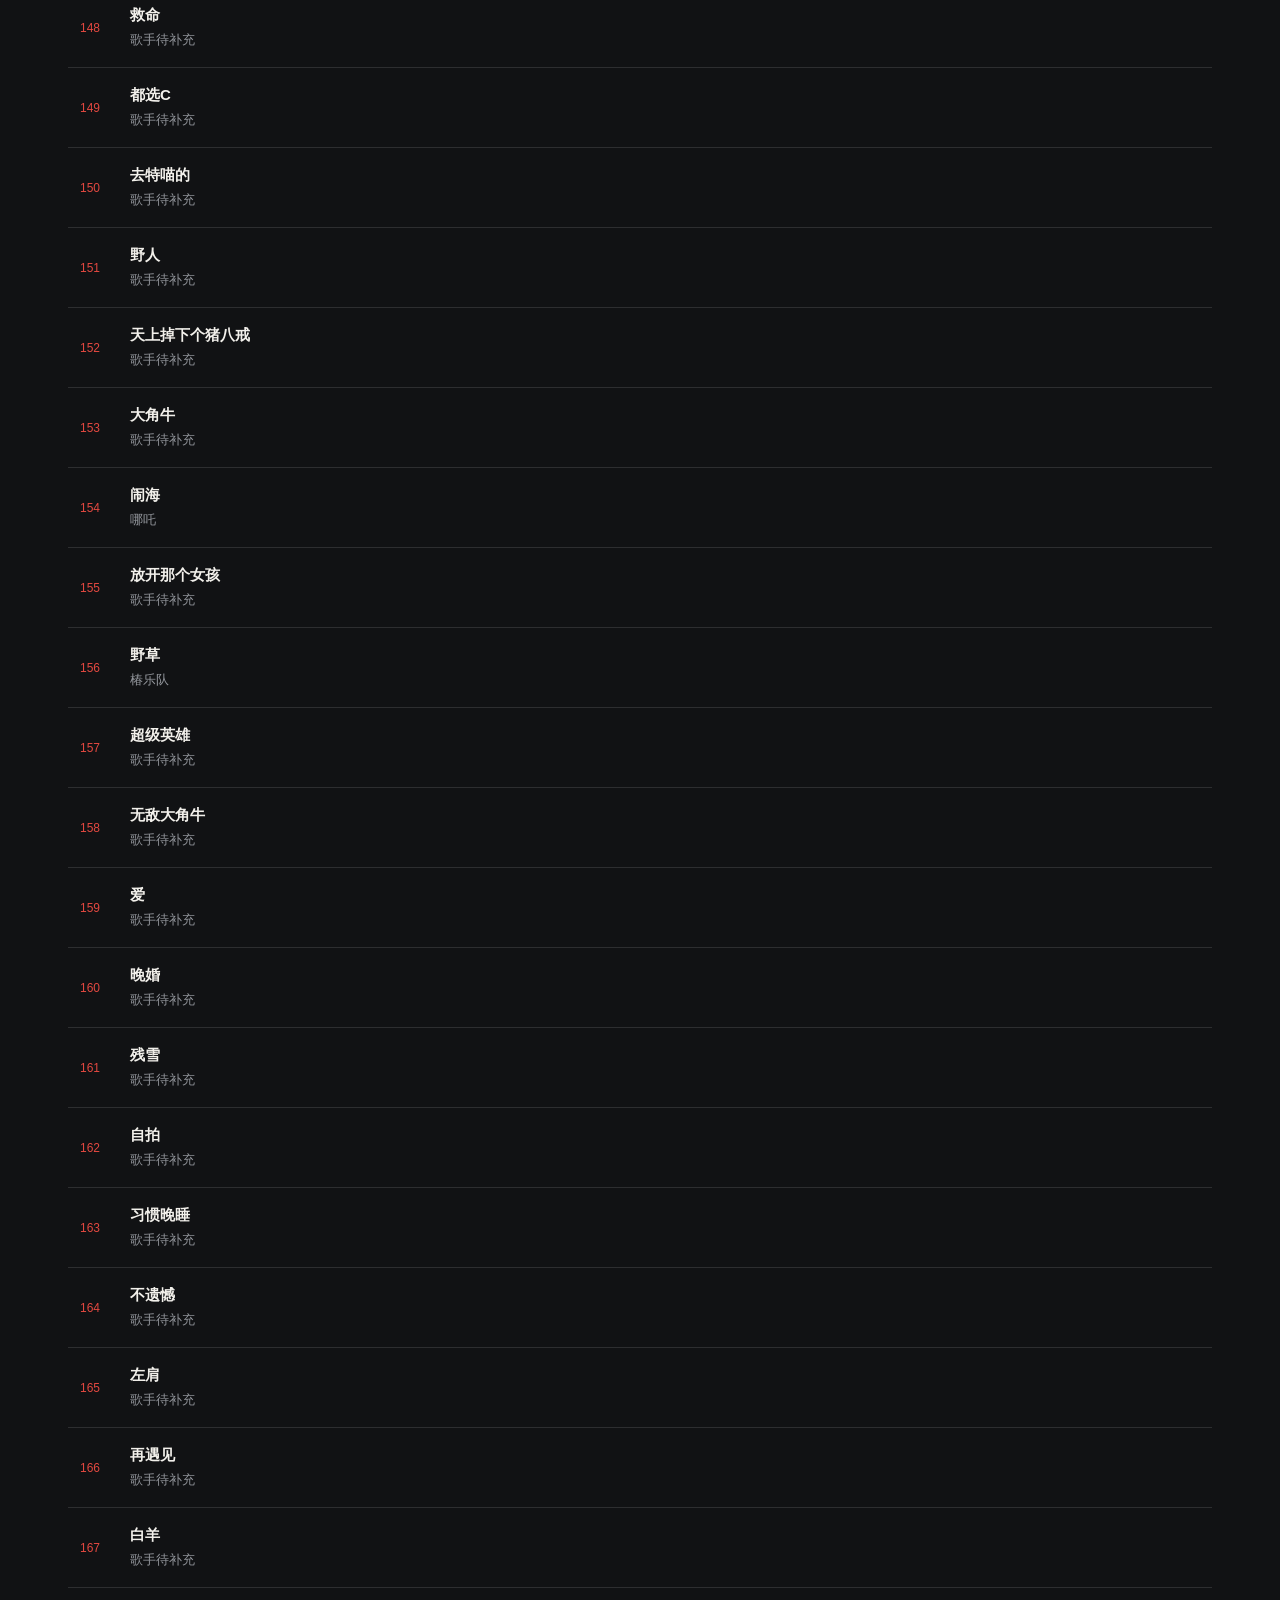
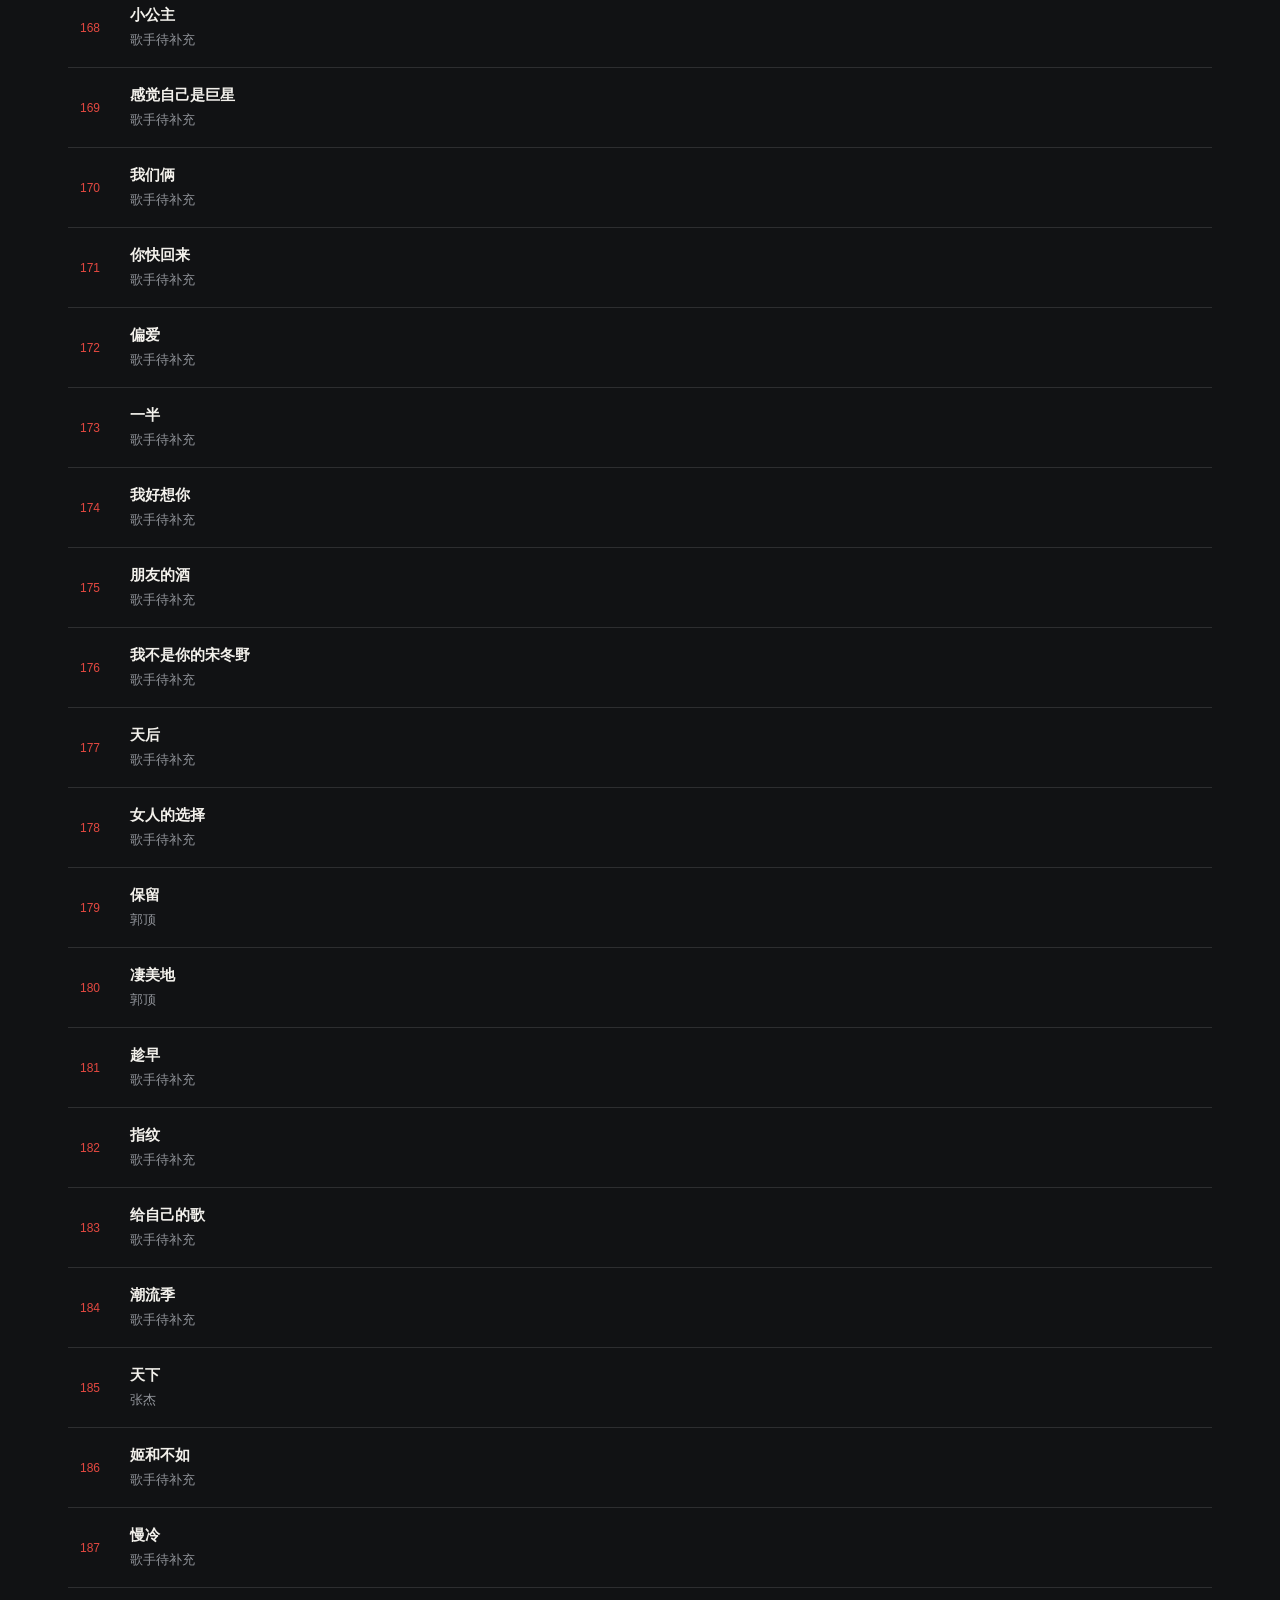
==== commit 1c840017: "Update index.html" ====
--- a/index.html
+++ b/index.html
@@ -83,7 +83,7 @@
       <div class="profile">
         <img
           class="avatar"
-          src="assets/avatar.jpg"
+          src="assets/avatar2.jpg"
           alt="给我个图"
         >
 
--- a/style.css
+++ b/style.css
@@ -974,44 +974,64 @@
   height: 12px;
 }
 
-/* LIVEWIRE：动态舞台视频背景 */
+/* LIVEWIRE：动态舞台视频背景修复 */
+html {
+  min-height: 100%;
+  background: #111214;
+}
+
+body {
+  position: relative;
+  isolation: isolate;
+  min-height: 100vh;
+  background: transparent;
+  color: var(--white);
+}
+
+/* 视频层：固定在页面最底层，但不掉到浏览器页面背景后面 */
 .stage-video {
   position: fixed;
   inset: 0;
   width: 100%;
   height: 100%;
   object-fit: cover;
-  object-position: center;
-  z-index: -2;
   pointer-events: none;
-}
-
-/* 视频上的暗色遮罩，确保文字清晰 */
-body {
-  position: relative;
-  background: #111215;
-}
-
+  z-index: 0;
+}
+
+/* 暗色遮罩：位于视频上方 */
 body::after {
   content: "";
   position: fixed;
   inset: 0;
-  z-index: -1;
+  z-index: 1;
   pointer-events: none;
-
-  background:
-    linear-gradient(
-      180deg,
-      rgba(12, 13, 16, 0.55) 0%,
-      rgba(12, 13, 16, 0.35) 45%,
-      rgba(12, 13, 16, 0.78) 100%
-    );
-}
-
-/* 页面内容保持在背景上方 */
+  background: linear-gradient(
+    180deg,
+    rgba(12, 13, 16, 0.55) 0%,
+    rgba(12, 13, 16, 0.35) 45%,
+    rgba(12, 13, 16, 0.78) 100%
+  );
+}
+
+/* 页面内容位于视频与遮罩上方 */
 body > *:not(.stage-video) {
   position: relative;
-  z-index: 1;
+  z-index: 2;
+}
+
+/* 开屏动画始终覆盖整个页面 */
+body > #intro-screen {
+  position: fixed !important;
+  inset: 0 !important;
+  z-index: 99999 !important;
+}
+
+/* 手机端调整遮罩深度 */
+@media (max-width: 768px) {
+  body::after {
+    background: rgba(12, 13, 16, 0.58);
+  }
 }
 
 /* 手机端避免视频背景过亮 */
@@ -1021,12 +1041,6 @@
   }
 }
 
-/* 减少动态效果时隐藏视频 */
-@media (prefers-reduced-motion: reduce) {
-  .stage-video {
-    display: none;
-  }
-}
 
 /* 修复：首页背景遮挡动态舞台视频 */
 .hero {
@@ -1732,3 +1746,39 @@
     display: none;
   }
 }
+/* LIVEWIRE：修复移动端背景视频渲染 */
+#stageVideo.stage-video {
+  position: fixed !important;
+  top: 0;
+  left: 0;
+  width: 100%;
+  height: 100%;
+  object-fit: cover;
+
+  transform: translate3d(0, 0, 0);
+  -webkit-transform: translate3d(0, 0, 0);
+
+  backface-visibility: hidden;
+  -webkit-backface-visibility: hidden;
+
+  will-change: transform;
+  pointer-events: none;
+}
+
+/* 初始隐藏视频层，避免手机浏览器未渲染时出现灰屏；首次交互后亮起 */
+#stageVideo {
+  display: block;
+  visibility: visible;
+  opacity: 0;
+  transition: opacity 650ms ease;
+}
+
+#stageVideo.is-revealed {
+  opacity: 1;
+}
+
+@media (prefers-reduced-motion: reduce) {
+  #stageVideo {
+    transition: none;
+  }
+}
